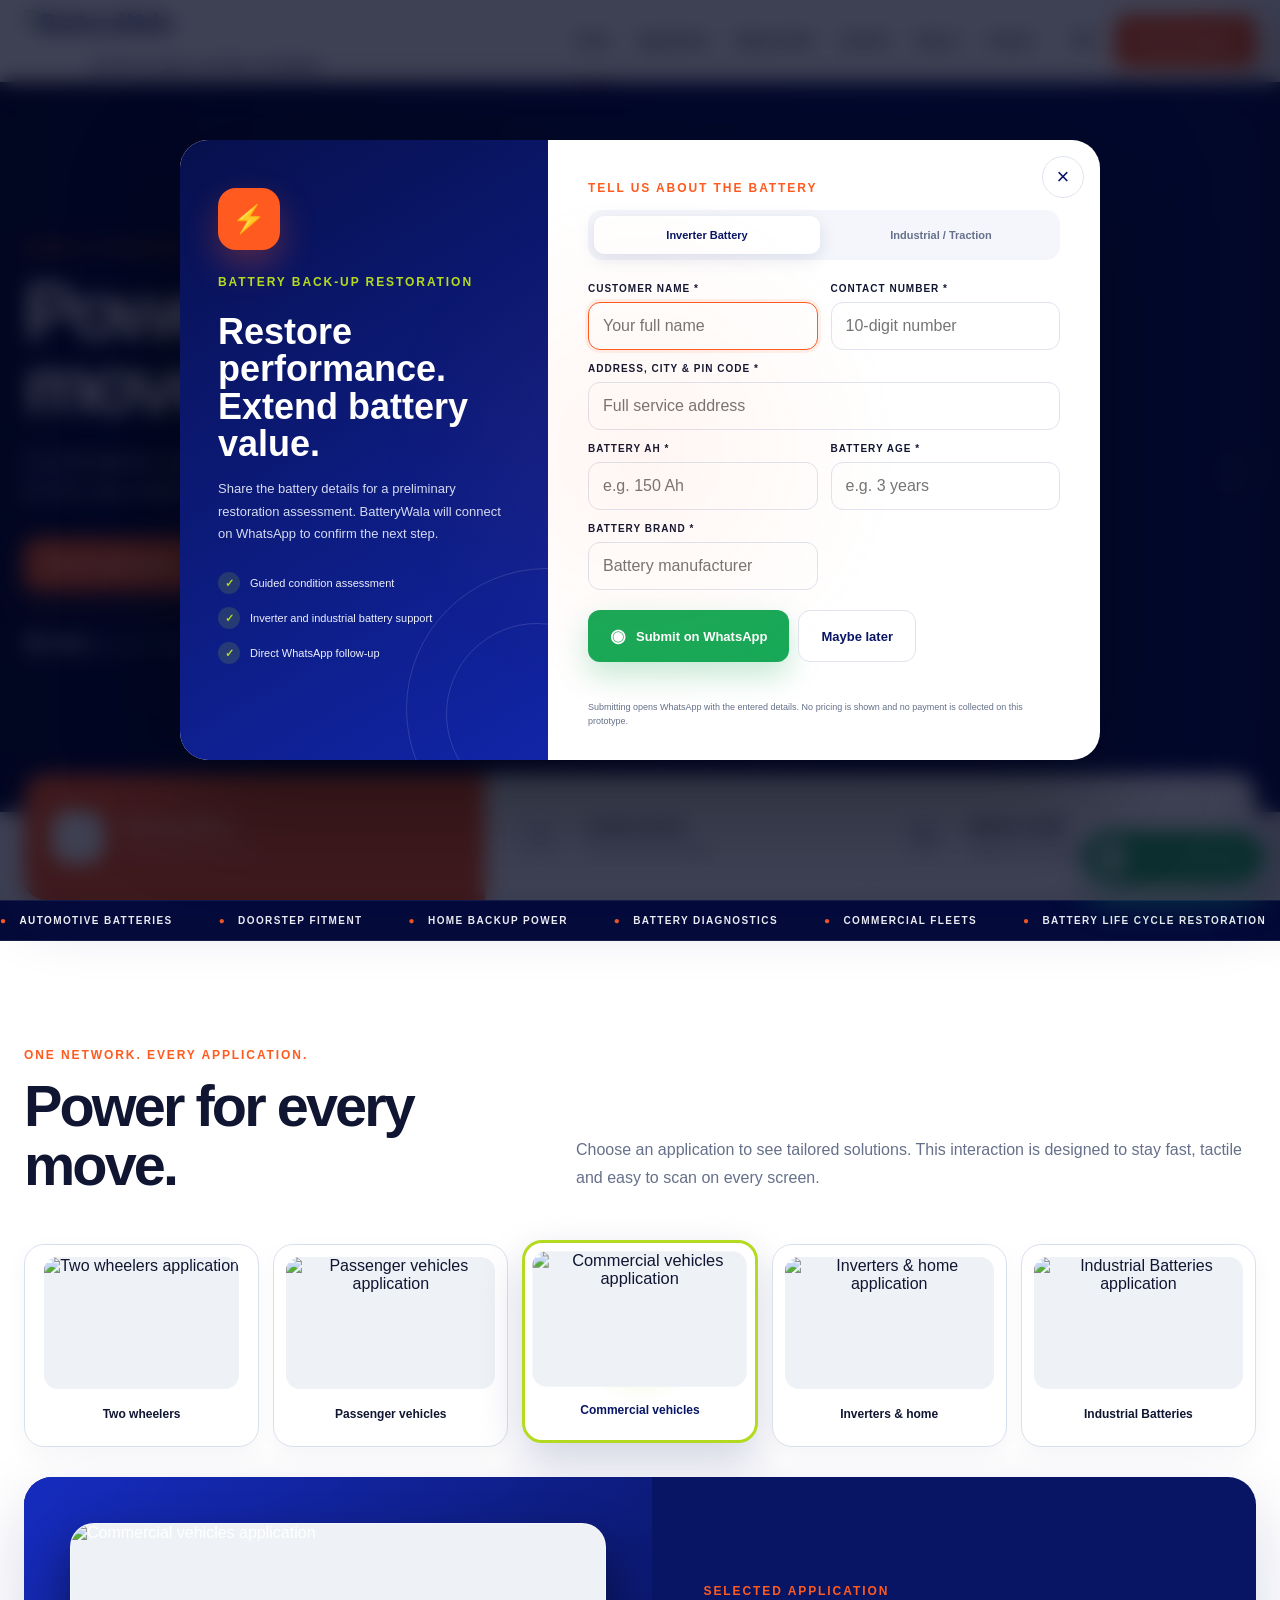
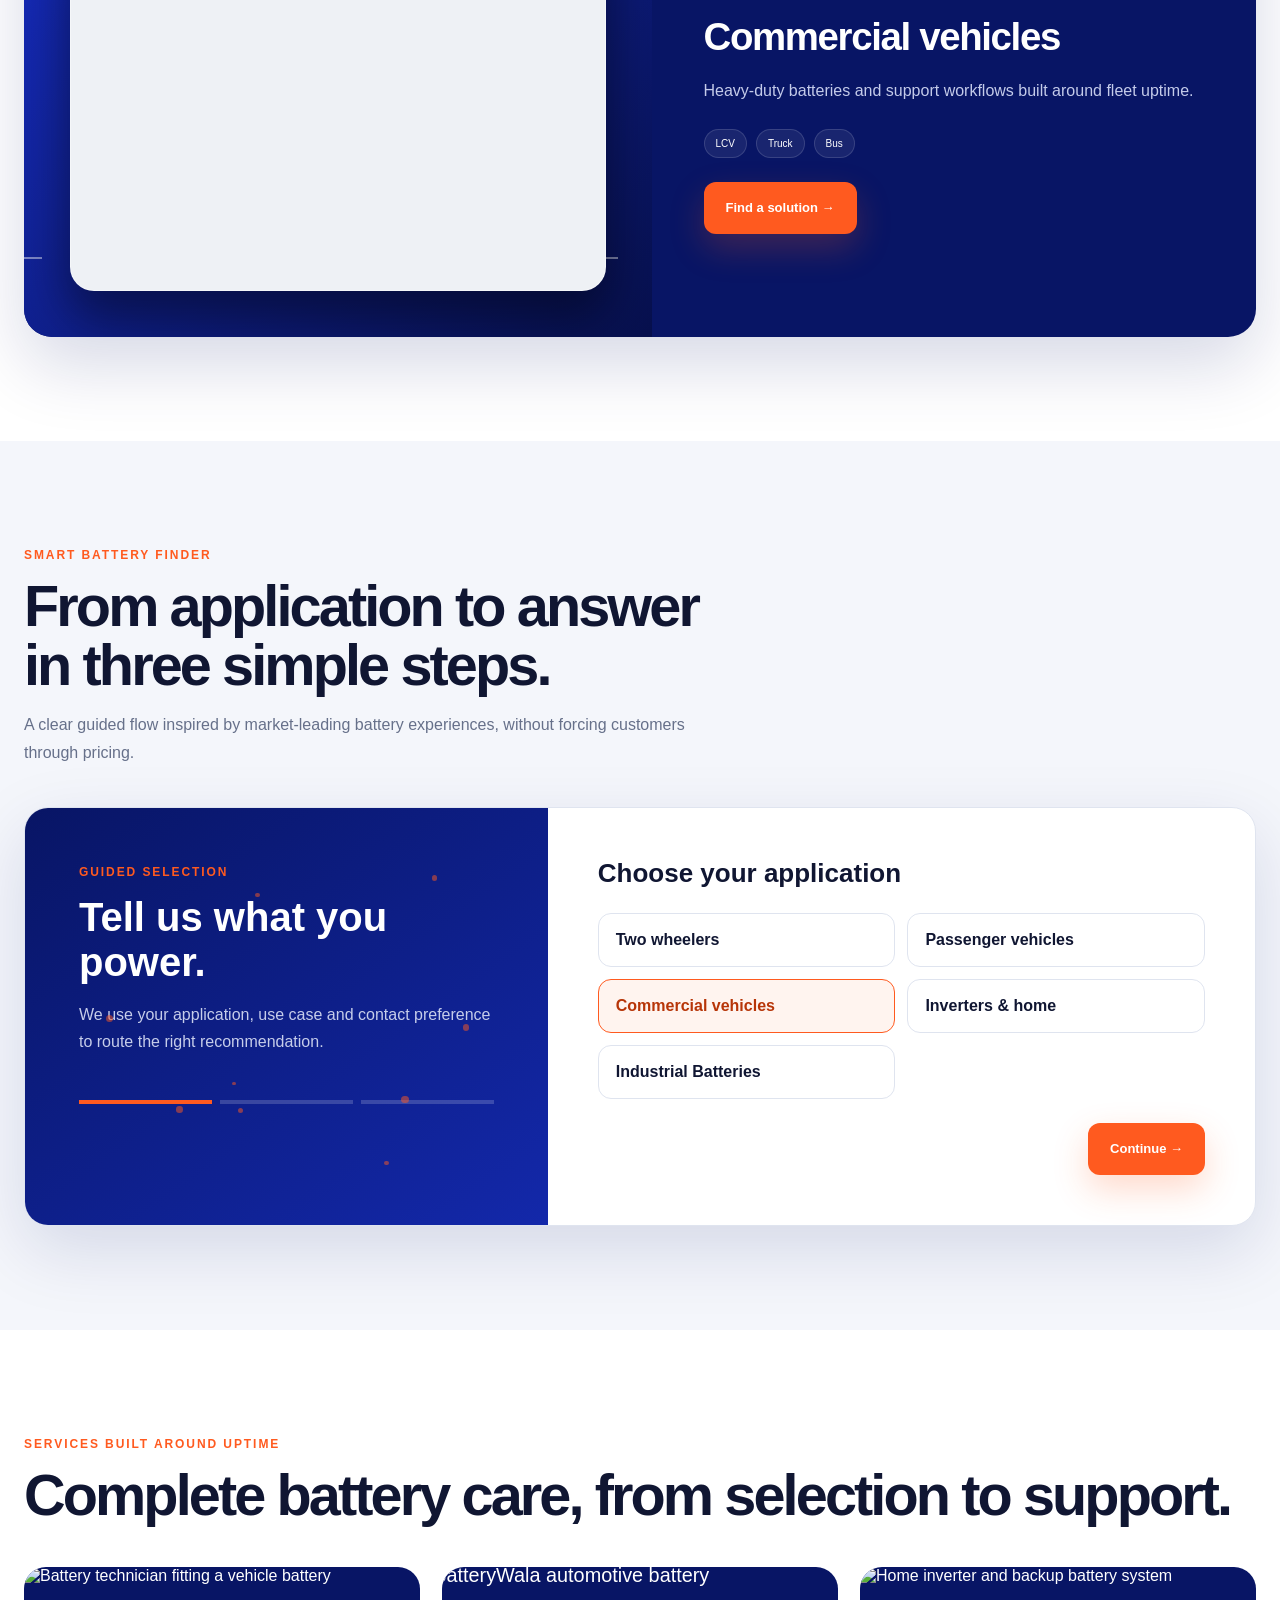
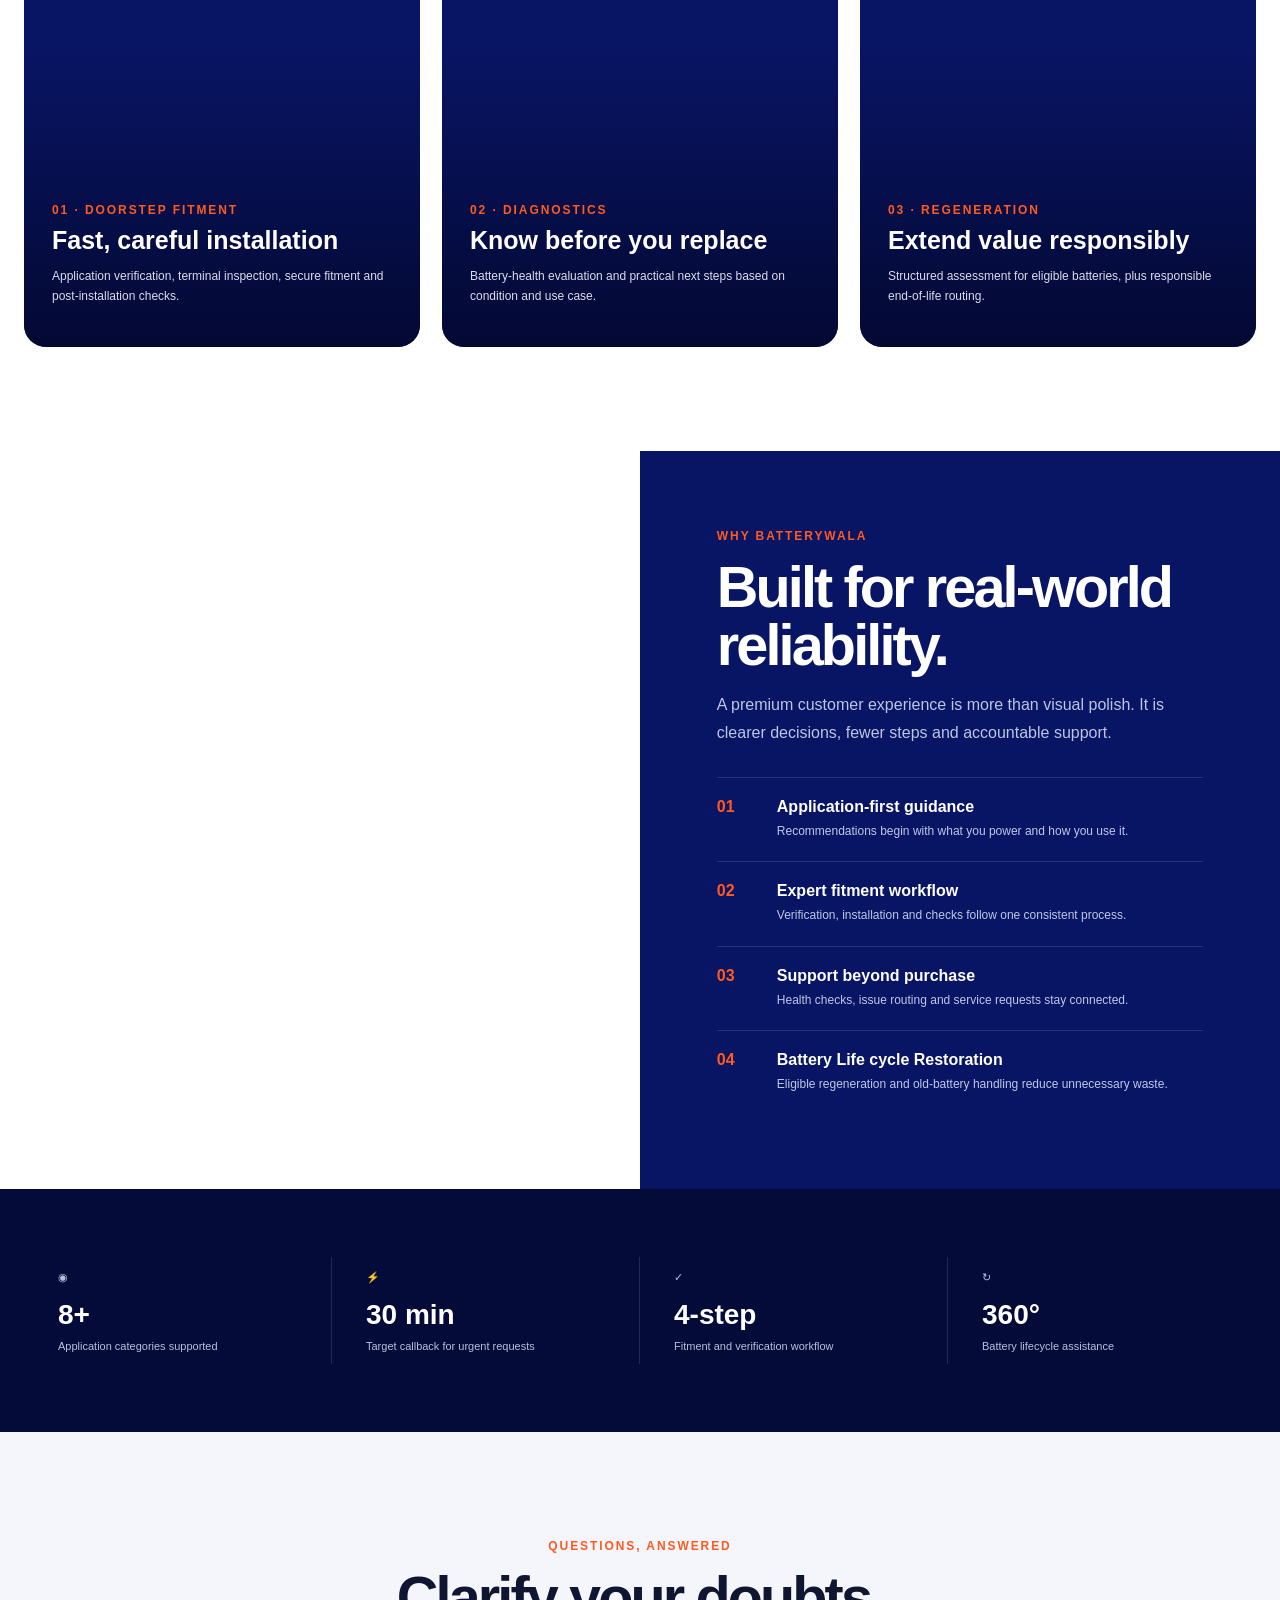
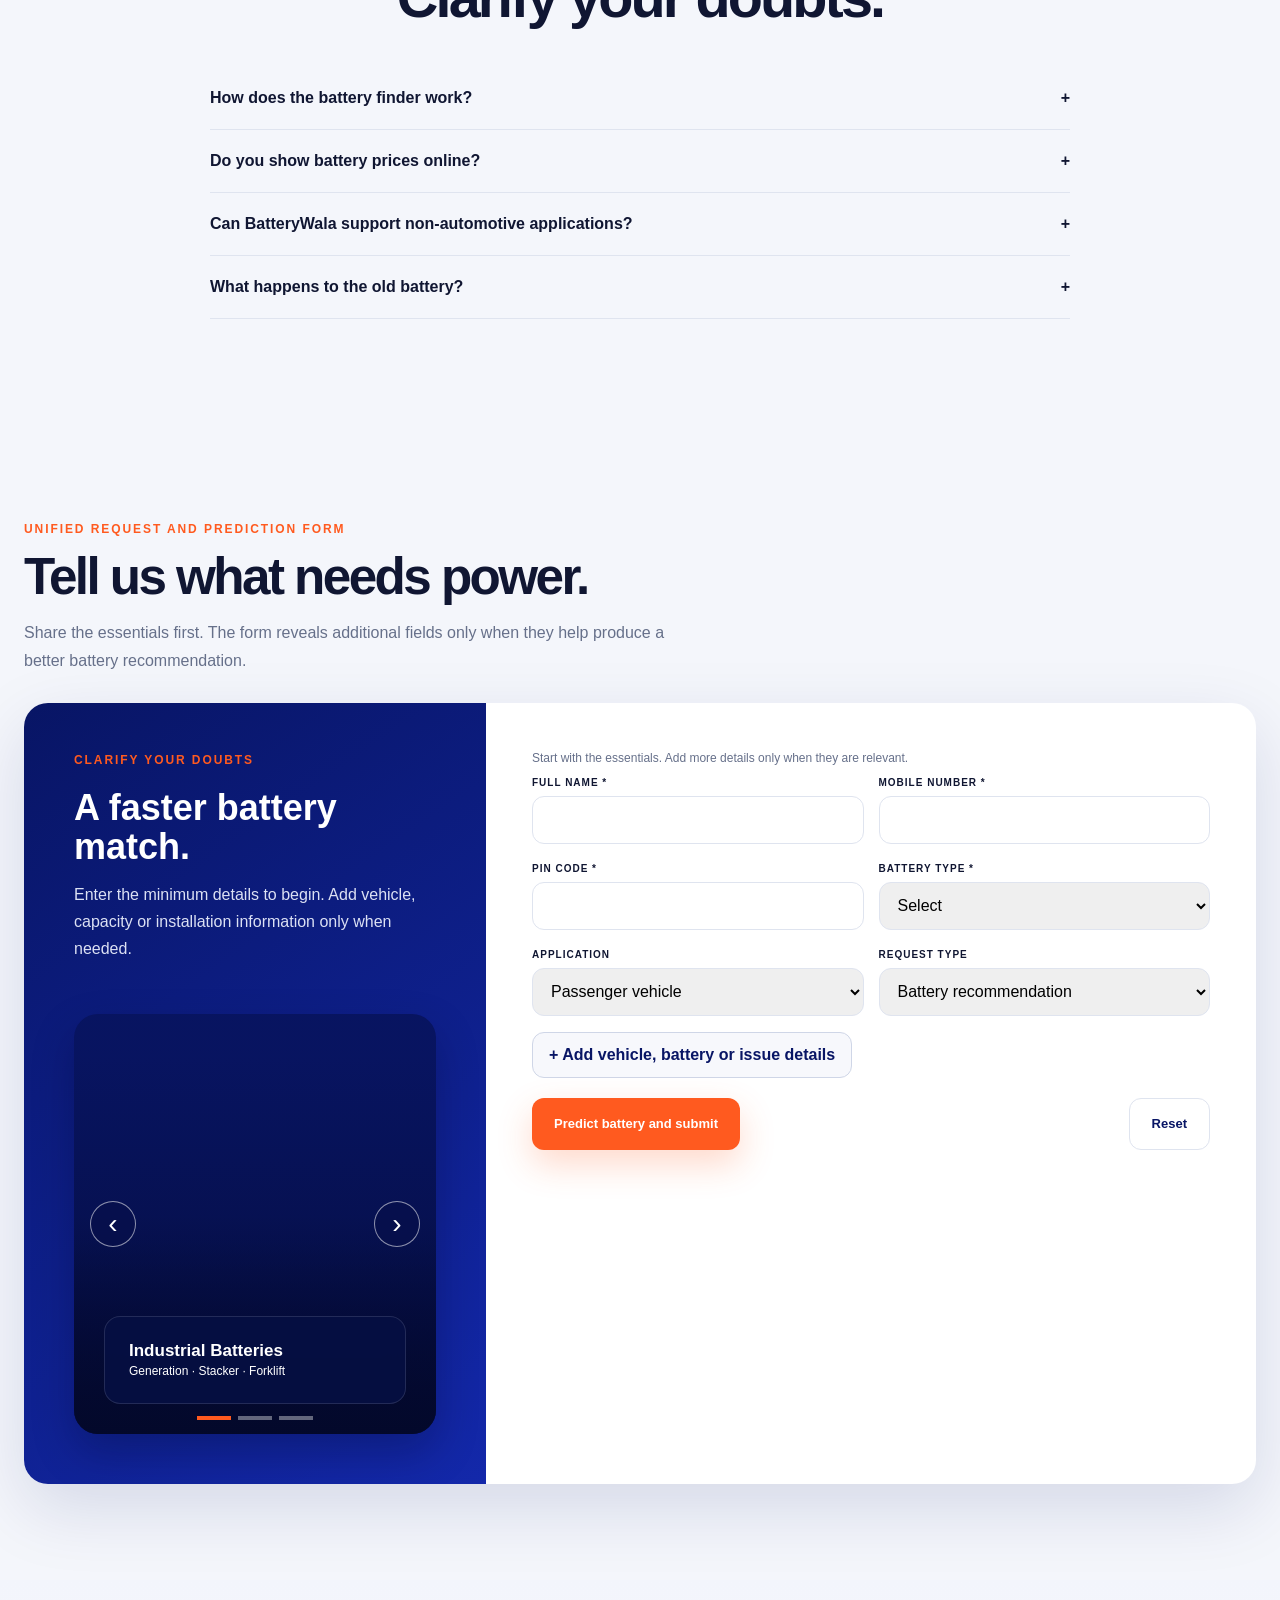
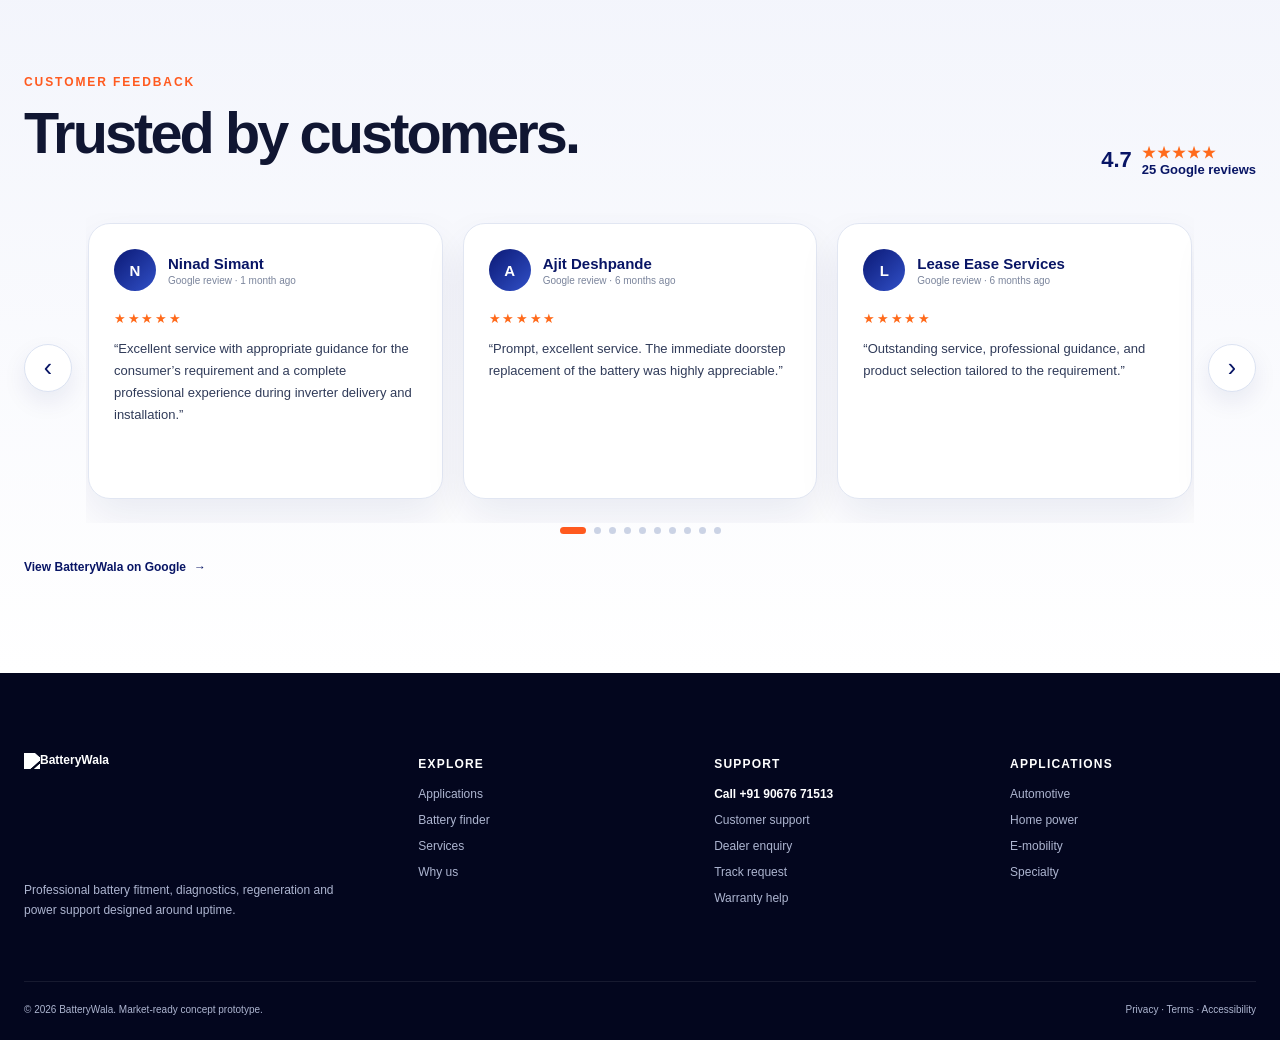
==== docs/optimized_main_prototype.html @ f75fe25c "Initial BatteryWala application" ====
<!DOCTYPE html>

<html lang="en"><head><meta charset="utf-8"/><meta content="width=device-width,initial-scale=1,viewport-fit=cover" name="viewport"/><meta content="BatteryWala: professional battery fitment, emergency support, regeneration and power solutions." name="description"/><meta content="#081565" name="theme-color"/><title>BatteryWala | Power that keeps you moving</title>
<style>
:root{--blue:#081565;--blue2:#1125a7;--orange:#ff5a1f;--lime:#b5db20;--ink:#101632;--muted:#66708a;--soft:#f4f6fb;--line:#dfe4ef;--white:#fff;--shadow:0 24px 70px rgba(8,21,101,.13);--r:24px;--max:1240px}*{box-sizing:border-box}html{scroll-behavior:smooth}body{margin:0;font-family:'Segoe UI',Arial,sans-serif;color:var(--ink);background:#fff;-webkit-font-smoothing:antialiased}body.lock{overflow:hidden}button,input,select,textarea{font:inherit}button,a{color:inherit}a{text-decoration:none}.wrap{width:min(var(--max),calc(100% - 48px));margin:auto}.skip{position:fixed;left:14px;top:-80px;background:#fff;padding:12px 18px;z-index:999;border-radius:8px}.skip:focus{top:14px}.eyebrow{font-size:12px;letter-spacing:.16em;text-transform:uppercase;font-weight:800;color:var(--orange)}h1,h2,h3{font-family:'Segoe UI',Arial,sans-serif}.section{padding:104px 0}.soft{background:var(--soft)}.title{font-size:clamp(36px,4.5vw,64px);line-height:1.02;letter-spacing:-.05em;margin:14px 0}.copy{color:var(--muted);line-height:1.75;max-width:680px}.btn{min-height:52px;border:0;border-radius:12px;padding:0 22px;display:inline-flex;align-items:center;justify-content:center;gap:10px;font-weight:800;font-size:13px;cursor:pointer;transition:.25s}.btn.primary{background:var(--orange);color:#fff;box-shadow:0 14px 35px #ff5a1f3b}.btn.primary:hover{transform:translateY(-2px);background:#e94b12}.btn.dark{background:var(--blue);color:#fff}.btn.ghost{border:1px solid #ffffff5a;color:#fff;background:#ffffff12}.btn.light{background:#fff;color:var(--blue);border:1px solid var(--line)}.top{height:34px;background:#050b38;color:#dce1f4;font-size:11px}.top .wrap{height:100%;display:flex;justify-content:space-between;align-items:center}.toplinks{display:flex;gap:22px}.header{height:82px;background:#fffc;backdrop-filter:blur(18px);border-bottom:1px solid var(--line);position:sticky;top:0;z-index:50}.header .wrap{height:100%;display:flex;align-items:center}.logoImage{width:300px;height:76px;overflow:visible;display:flex;align-items:center;margin-right:auto;flex:0 0 auto}.logoImage img{width:285px;max-height:70px;object-fit:contain;object-position:left center;display:block}.footerLogo{width:270px;height:115px;margin:0}.footerLogo img{width:250px;max-height:110px;filter:brightness(0) invert(1)}.logo{display:flex;align-items:center;gap:11px;margin-right:auto;font-family:'Segoe UI',Arial,sans-serif;font-weight:700;font-size:23px;color:var(--blue)}.mark{width:40px;height:40px;border-radius:12px;background:linear-gradient(135deg,var(--orange),#ff8a42);display:grid;place-items:center;color:#fff;box-shadow:0 9px 18px #ff5a1f45}.nav{height:100%;display:flex;align-items:center;gap:27px}.nav a{height:100%;display:flex;align-items:center;font-size:12px;font-weight:800;position:relative}.nav a:after{content:"";position:absolute;bottom:0;left:0;right:0;height:3px;background:var(--orange);transform:scaleX(0);transition:.2s}.nav a:hover:after,.nav a.current:after{transform:scaleX(1)}.actions{display:flex;gap:9px;margin-left:28px}.iconBtn{width:46px;height:46px;border:1px solid var(--line);background:#fff;border-radius:13px;display:grid;place-items:center;cursor:pointer}.menu{display:none}.progress{height:3px;position:fixed;top:0;left:0;background:linear-gradient(90deg,var(--orange),var(--lime));z-index:100;width:0}
.hero{height:min(730px,calc(100svh - 116px));min-height:610px;background:var(--blue);position:relative;overflow:hidden}.slide{position:absolute;inset:0;opacity:0;visibility:hidden;transition:.75s}.slide.active{opacity:1;visibility:visible}.slide:after{content:"";position:absolute;inset:0;background:linear-gradient(90deg,#030829e6 0%,#061044b8 38%,#0610442e 70%,#06104475)}.slide img{width:100%;height:100%;object-fit:cover;transform:scale(1.03);transition:transform 7s}.slide.active img{transform:scale(1.09)}.heroInner{position:absolute;inset:0;z-index:2;display:flex;align-items:center}.heroCopy{color:#fff;max-width:650px}.heroCopy h1{font-size:clamp(52px,6.2vw,92px);line-height:.93;letter-spacing:-.06em;margin:18px 0 24px}.heroCopy p{font-size:17px;line-height:1.75;color:#e9ecf7;max-width:570px}.heroBtns{display:flex;flex-wrap:wrap;gap:12px;margin-top:32px}.heroMeta{display:flex;gap:30px;margin-top:42px}.heroMeta strong{display:block;font-size:20px}.heroMeta span{font-size:10px;color:#bec6e8;text-transform:uppercase;letter-spacing:.12em}.dots{position:absolute;z-index:3;bottom:35px;left:50%;transform:translateX(-50%);display:flex;gap:8px}.dot{width:38px;height:4px;padding:0;border:0;background:#ffffff62;cursor:pointer}.dot.active{background:var(--orange)}.heroArrow{position:absolute;top:50%;z-index:3;width:48px;height:48px;border-radius:50%;border:1px solid #ffffff55;background:#07104c88;color:#fff;font-size:24px;cursor:pointer}.prev{left:22px}.next{right:22px}.quickbar{position:relative;z-index:4;margin-top:-38px}.quickgrid{display:grid;grid-template-columns:1.25fr repeat(3,1fr);background:#fff;border-radius:18px;overflow:hidden;box-shadow:var(--shadow)}.quick{min-height:112px;padding:23px 26px;display:flex;align-items:center;gap:16px;border-right:1px solid var(--line);transition:.25s}.quick:first-child{background:var(--orange);color:#fff}.qicon{width:48px;height:48px;border-radius:14px;background:var(--soft);display:grid;place-items:center;font-size:21px}.quick:first-child .qicon{background:#fff;color:var(--orange)}.quick strong,.quick small{display:block}.quick strong{font-size:14px}.quick small{font-size:10px;opacity:.7;margin-top:5px}.quick:hover{transform:translateY(-5px)}
.vehicleHead{display:flex;justify-content:space-between;align-items:end;gap:35px;margin-bottom:36px}.vehicles{display:grid;grid-template-columns:repeat(5,1fr);gap:12px}.vehicle{border:1px solid var(--line);background:#fff;border-radius:16px;min-height:145px;padding:17px 10px;text-align:center;cursor:pointer;transition:.25s}.vehicle svg{width:62px;height:48px;stroke:var(--blue);fill:none;stroke-width:1.8}.vehicle strong{display:block;font-size:11px;margin-top:10px}.vehicle:hover,.vehicle.active{background:var(--blue);color:#fff;transform:translateY(-6px);box-shadow:0 18px 40px #08156528}.vehicle:hover svg,.vehicle.active svg{stroke:var(--lime)}.vehiclePanel{margin-top:24px;border-radius:24px;overflow:hidden;background:var(--blue);color:#fff;display:grid;grid-template-columns:1.02fr .98fr;min-height:360px}.vehicleVisual{background:linear-gradient(135deg,#1329b8,#07104d);position:relative;display:grid;place-items:center;overflow:hidden}.vehicleVisual:before,.vehicleVisual:after{content:"";position:absolute;border:1px solid #ffffff22;border-radius:50%;width:340px;height:340px}.vehicleVisual:after{width:220px;height:220px}.bigIcon svg{width:250px;height:160px;stroke:#fff;fill:none;stroke-width:1.35;position:relative;z-index:2}.vehicleContent{padding:52px}.vehicleContent h3{font-size:36px;margin:12px 0}.vehicleChips{display:flex;flex-wrap:wrap;gap:9px;margin:24px 0}.chip{padding:8px 11px;border-radius:999px;background:#ffffff12;border:1px solid #ffffff22;font-size:10px}.tween{animation:tween .35s}@keyframes tween{from{opacity:0;transform:translateY(12px)}to{opacity:1;transform:none}}
.finder{display:grid;grid-template-columns:.85fr 1.15fr;background:#fff;border:1px solid var(--line);border-radius:var(--r);overflow:hidden;box-shadow:var(--shadow);margin-top:40px}.findIntro{background:linear-gradient(145deg,var(--blue),#1328aa);color:#fff;padding:54px;position:relative}.findIntro h3{font-size:40px;margin:15px 0}.steps{display:flex;gap:8px;margin-top:45px}.steps i{height:4px;flex:1;background:#ffffff2d}.steps i.on{background:var(--orange)}.findForm{padding:50px}.formStep{display:none}.formStep.active{display:block;animation:tween .35s}.formStep h3{font-size:26px;margin:0 0 24px}.options{display:grid;grid-template-columns:repeat(2,1fr);gap:12px}.option{padding:17px;border:1px solid var(--line);border-radius:13px;background:#fff;text-align:left;cursor:pointer;font-weight:700}.option.selected{border-color:var(--orange);background:#fff4ef;color:#b73508}.field{margin-bottom:16px}.field label{display:block;font-size:10px;font-weight:800;text-transform:uppercase;letter-spacing:.1em;margin-bottom:8px}.field input,.field select,.field textarea{width:100%;height:52px;border:1px solid var(--line);border-radius:12px;padding:0 14px;outline:none}.field textarea{height:105px;padding-top:13px}.field input:focus,.field select:focus,.field textarea:focus{border-color:var(--orange);box-shadow:0 0 0 3px #ff5a1f16}.formNav{display:flex;justify-content:space-between;gap:10px;margin-top:24px}.result{background:#eef8cf;border:1px solid #d1e58a;padding:22px;border-radius:14px}.result h4{margin:0 0 7px;color:#34450a}
.serviceGrid{display:grid;grid-template-columns:repeat(3,1fr);gap:22px;margin-top:42px}.service{min-height:380px;border-radius:22px;position:relative;overflow:hidden;color:#fff;background:var(--blue)}.service img{width:100%;height:100%;object-fit:cover;transition:.5s}.service:after{content:"";position:absolute;inset:0;background:linear-gradient(180deg,transparent 20%,#03072eea)}.serviceCopy{position:absolute;z-index:2;left:28px;right:28px;bottom:28px}.serviceCopy h3{font-size:25px;margin:8px 0}.serviceCopy p{font-size:12px;line-height:1.65;color:#d9ddec}.service:hover img{transform:scale(1.06)}.whySplit{display:grid;grid-template-columns:1fr 1fr;min-height:650px}.whyImg{background:url('/static/prototype-assets/68d9968d37aaf8e341b6.jpg') center/cover}.whyCopy{background:var(--blue);color:#fff;padding:75px clamp(35px,6vw,92px)}.reasons{margin-top:30px}.reason{display:grid;grid-template-columns:42px 1fr;gap:18px;padding:20px 0;border-top:1px solid #ffffff20}.reason b{color:var(--orange)}.reason h4{margin:0 0 6px}.reason p{margin:0;color:#bfc7e5;font-size:12px;line-height:1.6}.trust{background:#050b38;color:#fff;padding:68px 0}.trustGrid{display:grid;grid-template-columns:repeat(4,1fr)}.trustItem{padding:10px 34px;border-right:1px solid #ffffff1f}.trustItem:last-child{border:0}.trustItem strong{display:block;font-size:28px;margin:14px 0 5px}.trustItem span{color:#b7c0df;font-size:11px}.faq{max-width:860px;margin:40px auto 0}.faqItem{border-bottom:1px solid var(--line)}.faqQ{width:100%;padding:22px 0;border:0;background:none;text-align:left;font-weight:800;display:flex;justify-content:space-between;cursor:pointer}.faqA{max-height:0;overflow:hidden;transition:.3s;color:var(--muted);line-height:1.7}.faqItem.open .faqA{max-height:180px;padding-bottom:20px}.contact{display:grid;grid-template-columns:.8fr 1.2fr;border-radius:24px;overflow:hidden;box-shadow:var(--shadow)}.contactInfo{background:var(--orange);color:#fff;padding:55px}.contactInfo h2{font-size:44px;line-height:1.05}.contactForm{padding:52px;background:#fff}.formGrid{display:grid;grid-template-columns:1fr 1fr;gap:14px}.wide{grid-column:1/-1}.formMsg{font-size:12px;margin-top:12px}.footer{background:#03061e;color:#adb5d0;padding:68px 0 25px}.footerGrid{display:grid;grid-template-columns:1.4fr repeat(3,1fr);gap:50px}.footer h4{color:#fff;font-size:12px;text-transform:uppercase;letter-spacing:.1em}.footer a{display:block;margin:12px 0;font-size:12px}.footBottom{border-top:1px solid #ffffff14;margin-top:48px;padding-top:22px;font-size:10px;display:flex;justify-content:space-between}.drawerBack{position:fixed;inset:0;background:#03061eaa;z-index:70;opacity:0;visibility:hidden;transition:.25s}.drawer{position:fixed;right:0;top:0;bottom:0;z-index:80;width:min(480px,100%);background:#fff;transform:translateX(100%);transition:.3s;box-shadow:-20px 0 70px #0003}.drawer.open{transform:none}.drawerBack.open{opacity:1;visibility:visible}.drawerHead{padding:22px 26px;border-bottom:1px solid var(--line);display:flex;justify-content:space-between;align-items:center}.drawerBody{padding:28px}.toast{position:fixed;bottom:24px;left:50%;transform:translate(-50%,25px);background:var(--blue);color:#fff;padding:14px 20px;border-radius:11px;opacity:0;visibility:hidden;z-index:100;transition:.25s}.toast.show{opacity:1;visibility:visible;transform:translate(-50%,0)}.reveal{opacity:1;transform:none}.reveal.revealReady{opacity:0;transform:translateY(28px);transition:opacity .7s ease,transform .7s ease}.reveal.revealReady.in{opacity:1;transform:none}
@media(max-width:1050px){.logoImage{width:195px}.logoImage img{width:185px}.nav{gap:16px}.nav a{font-size:10px}.vehicles{grid-template-columns:repeat(4,1fr)}.serviceGrid{grid-template-columns:1fr 1fr}.service:last-child{grid-column:1/-1}.quickgrid{grid-template-columns:1.2fr 1fr 1fr}.quick:last-child{display:none}.footerGrid{grid-template-columns:1.4fr 1fr 1fr}.footerGrid>div:last-child{display:none}}
@media(max-width:820px){.logoImage{width:190px;height:68px}.logoImage img{width:180px}.footerLogo{width:230px;height:100px}.footerLogo img{width:220px}.top{display:none}.header{height:74px}.nav{position:fixed;left:0;right:0;top:74px;height:auto;display:block;background:#fff;padding:10px 22px 24px;transform:translateY(-140%);transition:.3s;z-index:-1;box-shadow:0 20px 40px #08156525}.nav.open{transform:none}.nav a{height:48px;border-bottom:1px solid var(--line);font-size:12px}.nav a:after{display:none}.actions .primary{display:none}.menu{display:grid}.hero{height:650px;min-height:0}.heroCopy{max-width:84%}.heroCopy h1{font-size:56px}.heroArrow{display:none}.quickbar{margin-top:0}.quickbar .wrap{width:100%}.quickgrid{border-radius:0;grid-template-columns:1fr 1fr}.quick{min-height:94px}.quick:nth-child(2){border-right:0}.quick:last-child{display:flex}.vehiclePanel,.finder,.whySplit,.contact{grid-template-columns:1fr}.vehicleVisual{min-height:300px}.findIntro{padding:40px}.whyImg{height:480px}.serviceGrid{grid-template-columns:1fr}.service:last-child{grid-column:auto}.trustGrid{grid-template-columns:1fr 1fr;gap:30px 0}.trustItem:nth-child(2){border-right:0}.footerGrid{grid-template-columns:1fr 1fr}.footerGrid>div:first-child{grid-column:1/-1}}
@media(max-width:560px){.logoImage{width:172px;height:64px}.logoImage img{width:164px}.footerLogo{width:220px;height:96px}.footerLogo img{width:210px}.wrap{width:calc(100% - 32px)}.section{padding:74px 0}.title{font-size:38px}.logo{font-size:19px}.mark{width:36px;height:36px}.actions{margin-left:10px}.actions .iconBtn:not(.menu){display:none}.hero{height:calc(100svh - 74px);min-height:590px}.slide img{object-position:65% center}.slide:after{background:linear-gradient(90deg,#030829ee,#06104488)}.heroCopy{max-width:100%;padding-top:70px}.heroCopy h1{font-size:46px}.heroCopy p{font-size:13px}.heroBtns{display:grid;width:280px}.heroMeta{gap:18px}.quick{padding:13px;gap:9px}.qicon{width:38px;height:38px}.quick strong{font-size:11px}.quick small{font-size:8px}.vehicleHead{display:block}.vehicles{grid-template-columns:repeat(2,1fr)}.vehicleContent{padding:28px}.vehicleContent h3{font-size:30px}.bigIcon svg{width:190px}.findForm{padding:28px 20px}.options{grid-template-columns:1fr}.formNav{flex-direction:column}.formNav .btn{width:100%}.service{min-height:340px}.whyImg{height:320px}.whyCopy{padding:55px 23px}.trustGrid{grid-template-columns:1fr}.trustItem{border-right:0;border-bottom:1px solid #ffffff1f;padding:20px}.contactInfo,.contactForm{padding:34px 22px}.formGrid{grid-template-columns:1fr}.wide{grid-column:auto}.footerGrid{grid-template-columns:1fr}.footerGrid>div:first-child{grid-column:auto}.footerGrid>div:last-child{display:block}.footBottom{flex-direction:column;gap:12px}}
@media(prefers-reduced-motion:reduce){*{animation:none!important;transition:none!important}.reveal{opacity:1;transform:none}.slide img{transform:none!important}}
<style>
.header .logoImage{width:300px;height:76px;overflow:visible}
.header .logoImage img{width:290px;height:64px;max-height:64px;object-fit:contain;object-position:left center}
@media(max-width:1050px){.header .logoImage{width:235px}.header .logoImage img{width:225px}}
@media(max-width:820px){.header .logoImage{width:215px;height:68px}.header .logoImage img{width:205px;height:56px;max-height:56px}}
@media(max-width:560px){.header .logoImage{width:178px;height:64px}.header .logoImage img{width:170px;height:50px;max-height:50px}}

/* Refined quick-action alignment */
.quickbar .wrap{width:min(var(--max),calc(100% - 48px));}
.quickgrid{grid-template-columns:repeat(4,minmax(0,1fr));align-items:stretch;}
.quick{min-width:0;min-height:112px;padding:22px 24px;display:grid;grid-template-columns:48px minmax(0,1fr);align-items:center;gap:18px;text-align:left;}
.quick:last-child{border-right:0;}
.quick>span:last-child{min-width:0;display:flex;flex-direction:column;justify-content:center;align-items:flex-start;}
.quick strong{font-size:14px;line-height:1.25;white-space:normal;}
.quick small{font-size:10px;line-height:1.35;white-space:normal;}
.qicon{flex:0 0 48px;}
@media(max-width:820px){.quickbar .wrap{width:100%}.quickgrid{grid-template-columns:1fr 1fr}.quick{grid-template-columns:44px minmax(0,1fr);padding:18px;gap:13px}.qicon{width:44px;height:44px}}
@media(max-width:560px){.quickgrid{grid-template-columns:1fr}.quick{border-right:0;border-bottom:1px solid var(--line)}}

/* Photorealistic application visuals */
.vehicle{min-height:166px;padding:14px 12px 16px;display:flex;flex-direction:column;align-items:center;justify-content:center;overflow:hidden;}
.vehicle .vehiclePhoto{width:100%;height:105px;object-fit:contain;display:block;border-radius:12px;background:#fff;transition:transform .35s ease,filter .35s ease;mix-blend-mode:multiply;}
.vehicle strong{margin-top:8px;line-height:1.25;}
.vehicle:hover .vehiclePhoto,.vehicle.active .vehiclePhoto{transform:translateY(-4px) scale(1.06);filter:drop-shadow(0 10px 12px rgba(0,0,0,.20));}
.vehicle.active .vehiclePhoto{animation:vehiclePhotoFloat 2.8s ease-in-out infinite;}
.bigIcon{position:relative;z-index:2;width:min(82%,520px);height:280px;display:grid;place-items:center;background:#fff;border-radius:24px;box-shadow:0 26px 55px rgba(0,0,0,.22);overflow:hidden;}
.bigIcon .vehiclePhotoLarge{width:100%;height:100%;object-fit:contain;display:block;mix-blend-mode:multiply;animation:vehiclePhotoFloat 3.2s ease-in-out infinite;}
@keyframes vehiclePhotoFloat{0%,100%{transform:translateY(0) scale(1.02)}50%{transform:translateY(-8px) scale(1.04)}}
@media(max-width:820px){.vehicle{min-height:150px}.vehicle .vehiclePhoto{height:92px}.bigIcon{height:240px;width:min(88%,480px)}}

/* Enterprise layout correction v2 */
#applications{overflow:hidden}
.quickbar{margin-top:-46px;padding:0 24px;z-index:6}
.quickbar .wrap{width:100%;max-width:var(--max);margin:0 auto}
.quickgrid{display:grid;grid-template-columns:repeat(4,minmax(0,1fr));align-items:stretch;border-radius:22px;box-shadow:0 22px 60px rgba(8,21,101,.16);overflow:hidden}
.quick{height:126px;min-height:126px;padding:24px 28px;display:grid;grid-template-columns:52px minmax(0,1fr);align-items:center;column-gap:18px;border-right:1px solid var(--line);text-align:left;transform:none!important}
.quick:last-child{border-right:0}
.qicon{width:52px;height:52px;border-radius:16px;font-size:21px}
.quick>span:last-child{min-width:0;align-self:center}
.quick strong{font-size:15px;line-height:1.25;letter-spacing:-.01em;margin:0;white-space:normal}
.quick small{font-size:11px;line-height:1.35;margin-top:6px;white-space:normal}

.vehicles{display:grid;grid-template-columns:repeat(5,minmax(0,1fr));gap:14px;align-items:stretch}
.vehicle{position:relative;min-width:0;min-height:190px;padding:12px 12px 17px;display:grid;grid-template-rows:132px auto;align-items:center;justify-items:stretch;gap:10px;background:#fff;color:var(--ink);border:1px solid #d9e0ed;border-radius:20px;box-shadow:0 8px 24px rgba(8,21,101,.04);overflow:hidden;transform:none!important}
.vehicle:hover{background:#fff;color:var(--ink);border-color:#aebbe0;box-shadow:0 16px 38px rgba(8,21,101,.12)}
.vehicle.active{background:#fff;color:var(--ink);border:3px solid var(--lime);box-shadow:0 18px 44px rgba(8,21,101,.18);padding:10px 10px 15px}
.vehicle .vehiclePhoto{width:100%;height:132px;object-fit:cover;object-position:center;display:block;border-radius:14px;background:#eef1f5;mix-blend-mode:normal;filter:none;transition:transform .35s ease}
.vehicle:hover .vehiclePhoto,.vehicle.active .vehiclePhoto{transform:scale(1.025);filter:none;animation:none}
.vehicle strong{align-self:center;min-height:30px;margin:0;padding:0 4px;display:flex;align-items:center;justify-content:center;text-align:center;font-size:12px;line-height:1.3;color:var(--ink)}
.vehicle.active strong{color:var(--blue)}

.vehiclePanel{margin-top:30px;grid-template-columns:minmax(0,1.02fr) minmax(0,.98fr);min-height:460px;border-radius:28px;box-shadow:0 28px 70px rgba(8,21,101,.16)}
.vehicleVisual{min-width:0;min-height:460px;padding:46px;background:linear-gradient(135deg,#162cbf 0%,#07104d 100%)}
.bigIcon{position:relative;z-index:2;width:100%;height:100%;min-height:350px;max-width:680px;display:grid;place-items:center;background:#eef1f5;border:1px solid rgba(255,255,255,.4);border-radius:24px;box-shadow:0 24px 55px rgba(0,0,0,.22);overflow:hidden}
.bigIcon .vehiclePhotoLarge{width:100%;height:100%;min-height:350px;object-fit:cover;object-position:center;display:block;mix-blend-mode:normal;animation:none;transform:none}
.vehicleContent{padding:58px clamp(42px,4vw,68px);display:flex;align-items:center}
.vehicleContent>div{width:100%}
.vehicleContent h3{font-size:clamp(34px,3vw,48px);line-height:1.04;letter-spacing:-.035em;margin:18px 0 20px}
.vehicleContent p{max-width:610px;margin:0}

@media(max-width:1100px){
 .quick{padding:20px;column-gap:14px}.quick strong{font-size:14px}.quick small{font-size:10px}
 .vehicles{grid-template-columns:repeat(3,minmax(0,1fr))}.vehicle{min-height:184px}
 .vehiclePanel{grid-template-columns:1fr 1fr}.vehicleVisual{padding:34px}.vehicleContent{padding:44px 36px}
}
@media(max-width:820px){
 .quickbar{margin-top:0;padding:0}.quickbar .wrap{max-width:none}
 .quickgrid{border-radius:0;grid-template-columns:1fr 1fr;box-shadow:0 14px 35px rgba(8,21,101,.12)}
 .quick{height:104px;min-height:104px;padding:16px 18px;grid-template-columns:44px minmax(0,1fr);column-gap:13px;border-bottom:1px solid var(--line)}
 .quick:nth-child(2){border-right:0}.quick:nth-child(3),.quick:nth-child(4){border-bottom:0}.qicon{width:44px;height:44px;border-radius:13px}
 .vehicles{display:flex;gap:12px;overflow-x:auto;scroll-snap-type:x mandatory;padding:3px 24px 18px;margin:0 -24px;scrollbar-width:none}.vehicles::-webkit-scrollbar{display:none}
 .vehicle{flex:0 0 min(42vw,245px);grid-template-rows:112px auto;min-height:168px;scroll-snap-align:start}.vehicle .vehiclePhoto{height:112px}
 .vehiclePanel{grid-template-columns:1fr;min-height:0;margin-top:18px;border-radius:24px}.vehicleVisual{min-height:340px;padding:30px}.bigIcon,.bigIcon .vehiclePhotoLarge{min-height:280px}.vehicleContent{padding:42px 34px}
}
@media(max-width:560px){
 .quickgrid{grid-template-columns:1fr 1fr}
 .quick{height:96px;min-height:96px;padding:14px 12px;grid-template-columns:40px minmax(0,1fr);column-gap:10px}.qicon{width:40px;height:40px}.quick strong{font-size:12px}.quick small{font-size:9px;margin-top:4px}
 .vehicleHead{display:block;margin-bottom:24px}.vehicleHead .copy{margin-top:14px}
 .vehicle{flex-basis:76vw;max-width:310px;grid-template-rows:138px auto}.vehicle .vehiclePhoto{height:138px}
 .vehicleVisual{min-height:270px;padding:18px}.bigIcon,.bigIcon .vehiclePhotoLarge{min-height:230px;border-radius:18px}
 .vehicleContent{padding:34px 24px 38px}.vehicleContent h3{font-size:32px}.vehicleChips{margin:20px 0}.vehicleContent .btn{width:100%}
}
@media(max-width:380px){.quick{grid-template-columns:36px minmax(0,1fr);padding:12px 9px}.qicon{width:36px;height:36px}.quick small{display:none}}
</style><style>
/* Dynamic experience layer: self-contained and file:// safe */
:root{--mouse-x:50%;--mouse-y:50%}
body:before{content:"";position:fixed;inset:0;z-index:999;pointer-events:none;background:radial-gradient(420px circle at var(--mouse-x) var(--mouse-y),rgba(255,90,31,.055),transparent 62%)}
.header{transition:height .35s ease,box-shadow .35s ease,background .35s ease}.header.isCompact{height:70px;box-shadow:0 14px 38px rgba(8,21,101,.12);background:rgba(255,255,255,.94)}
.logoImage img{transition:transform .35s cubic-bezier(.2,.8,.2,1),filter .35s}.logoImage:hover img{transform:scale(1.035)}
.heroCopy>*{opacity:0;transform:translateY(28px)}.slide.active .heroCopy>*{animation:heroRise .75s both}.slide.active .heroCopy>*:nth-child(2){animation-delay:.1s}.slide.active .heroCopy>*:nth-child(3){animation-delay:.2s}.slide.active .heroCopy>*:nth-child(4){animation-delay:.3s}.slide.active .heroCopy>*:nth-child(5){animation-delay:.4s}@keyframes heroRise{to{opacity:1;transform:none}}
.slide:before{content:"";position:absolute;inset:-30%;z-index:1;background:linear-gradient(115deg,transparent 40%,rgba(255,255,255,.08) 49%,transparent 57%);transform:translateX(-50%);animation:heroLight 7s ease-in-out infinite;pointer-events:none}@keyframes heroLight{50%,100%{transform:translateX(50%)}}
.heroMeta strong{display:inline-block;animation:softPulse 3s ease-in-out infinite}@keyframes softPulse{50%{transform:translateY(-3px);text-shadow:0 0 20px rgba(255,90,31,.7)}}
.btn,.quick,.vehicle,.service,.trustItem{isolation:isolate}.btn:after,.quick:after{content:"";position:absolute;inset:0;z-index:-1;background:linear-gradient(110deg,transparent 25%,rgba(255,255,255,.28) 48%,transparent 70%);transform:translateX(-130%);transition:transform .65s}.btn:hover:after,.quick:hover:after{transform:translateX(130%)}.btn,.quick{position:relative;overflow:hidden}
.quick .qicon{transition:transform .4s cubic-bezier(.2,.9,.2,1)}.quick:hover .qicon{transform:rotate(-8deg) scale(1.14)}
.dynamicBand{overflow:hidden;background:#050b38;color:#fff;border-top:1px solid rgba(255,255,255,.08);border-bottom:1px solid rgba(255,255,255,.08)}.dynamicTrack{width:max-content;display:flex;gap:46px;padding:14px 0;animation:marquee 24s linear infinite}.dynamicTrack span{font-size:10px;font-weight:800;letter-spacing:.14em;text-transform:uppercase;white-space:nowrap}.dynamicTrack b{color:var(--orange);margin-right:12px}@keyframes marquee{to{transform:translateX(-50%)}}
.vehicle{overflow:hidden}.vehicle:before{content:"";position:absolute;inset:0;background:radial-gradient(circle at var(--mx,50%) var(--my,50%),rgba(181,219,32,.18),transparent 42%);opacity:0;transition:.3s}.vehicle:hover:before,.vehicle.active:before{opacity:1}.vehicle svg{position:relative;z-index:1;overflow:visible}.vehicle svg .wheel{stroke-dasharray:4 2;transform-box:fill-box;transform-origin:center;animation:wheelRoll 1.3s linear infinite;animation-play-state:paused}.vehicle:hover svg circle,.vehicle.active svg circle{animation-play-state:running}@keyframes wheelRoll{to{transform:rotate(360deg)}}
.vehicle strong{position:relative;z-index:1}.vehicle.active{animation:activeVehicle 2.5s ease-in-out infinite}@keyframes activeVehicle{50%{box-shadow:0 22px 46px rgba(8,21,101,.28),0 0 0 2px rgba(181,219,32,.25)}}
.vehicleVisual:before,.vehicleVisual:after{animation:orbitRing 9s linear infinite}.vehicleVisual:after{animation-direction:reverse;animation-duration:6s}@keyframes orbitRing{to{transform:rotate(360deg)}}.vehicleVisual{--road:0}.vehicleVisual .bigIcon{animation:vehicleFloat 2.8s ease-in-out infinite;filter:drop-shadow(0 24px 22px rgba(0,0,0,.28))}@keyframes vehicleFloat{50%{transform:translateY(-10px)}}.vehicleVisual .roadLines{position:absolute;left:-20%;right:-20%;bottom:17%;height:2px;background:repeating-linear-gradient(90deg,transparent 0 34px,rgba(255,255,255,.45) 34px 72px);animation:roadMove 1.1s linear infinite}@keyframes roadMove{to{transform:translateX(106px)}}
.service{transition:transform .22s ease,box-shadow .35s}.service:hover{box-shadow:0 28px 65px rgba(8,21,101,.22)}.service:before{content:"";position:absolute;inset:0;z-index:3;pointer-events:none;background:radial-gradient(circle at var(--mx,50%) var(--my,50%),rgba(255,255,255,.24),transparent 32%);opacity:0;transition:.25s}.service:hover:before{opacity:1}
.reason{transition:padding-left .3s,background .3s}.reason:hover{padding-left:14px;background:linear-gradient(90deg,rgba(255,90,31,.1),transparent)}.reason b{transition:transform .3s}.reason:hover b{transform:translateX(5px)}
.trustItem strong.counter{font-variant-numeric:tabular-nums}.trustItem{transition:transform .35s,background .35s}.trustItem:hover{transform:translateY(-8px);background:rgba(255,255,255,.035)}
.reveal{opacity:1;transform:none}.reveal.revealReady{opacity:0;transform:translateY(44px) scale(.985);filter:blur(4px);transition:opacity .8s cubic-bezier(.16,1,.3,1),transform .8s cubic-bezier(.16,1,.3,1),filter .8s}.reveal.revealReady.fromLeft{transform:translateX(-55px)}.reveal.revealReady.fromRight{transform:translateX(55px)}.reveal.revealReady.in{opacity:1;transform:none;filter:none}
.particle{position:absolute;border-radius:50%;background:var(--orange);opacity:.5;pointer-events:none;animation:particleFloat var(--dur,5s) ease-in-out infinite}@keyframes particleFloat{50%{transform:translate(var(--dx,15px),var(--dy,-28px)) scale(1.35);opacity:.15}}
.scrollHint{position:absolute;z-index:4;right:28px;bottom:28px;color:#fff;font-size:9px;letter-spacing:.18em;text-transform:uppercase;writing-mode:vertical-rl;display:flex;align-items:center;gap:10px}.scrollHint:after{content:"";width:1px;height:52px;background:linear-gradient(var(--orange),transparent);animation:scrollLine 1.7s ease-in-out infinite}@keyframes scrollLine{50%{transform:scaleY(.4);transform-origin:top}}
@media(max-width:820px){body:before,.scrollHint{display:none}.service{transform:none!important}.dynamicTrack{animation-duration:18s}.vehicleVisual .bigIcon{animation-duration:3.4s}}
@media(prefers-reduced-motion:reduce){.dynamicTrack,.vehicle svg .wheel,.vehicle.active,.vehicleVisual:before,.vehicleVisual:after,.vehicleVisual .bigIcon,.vehicleVisual .roadLines,.particle,.scrollHint:after{animation:none!important}.reveal.revealReady{opacity:1!important;transform:none!important;filter:none!important}}
</style><style>
/* CROSS-DEVICE MOTION ENGINE v2 */
html.bw-motion-on *,html.bw-motion-on *::before,html.bw-motion-on *::after{animation-play-state:running!important}
html.bw-motion-on .dynamicTrack{animation:marquee 22s linear infinite!important}
html.bw-motion-on .vehicle.active svg circle,html.bw-motion-on .vehicle:hover svg circle{animation:bwWheelSpin .72s linear infinite!important;transform-origin:center!important;transform-box:fill-box!important;stroke-dasharray:3 2!important}
html.bw-motion-on .vehicleVisual .bigIcon svg .wheel{animation:bwWheelSpin .72s linear infinite!important;transform-origin:center!important;transform-box:fill-box!important;stroke-dasharray:4 2!important}
html.bw-motion-on .vehicleVisual .bigIcon{animation:vehicleFloat 2.8s ease-in-out infinite!important}
html.bw-motion-on .vehicleVisual .roadLines{animation:roadMove 1.1s linear infinite!important}
html.bw-motion-on .vehicleVisual::before{animation:orbitRing 9s linear infinite!important}
html.bw-motion-on .vehicleVisual::after{animation:orbitRing 6s linear infinite reverse!important}
html.bw-motion-on .particle{animation:particleFloat var(--dur,5s) ease-in-out infinite!important}
html.bw-motion-on .scrollHint::after{animation:scrollLine 1.7s ease-in-out infinite!important}
html.bw-motion-on .slide.active .heroCopy>*{animation:heroRise .75s both!important}
@keyframes bwWheelSpin{from{transform:rotate(0deg)}to{transform:rotate(360deg)}}
.reveal.bw-pending{opacity:0!important;transform:translate3d(0,46px,0) scale(.985)!important;filter:blur(4px)!important}.reveal.bw-visible{opacity:1!important;transform:translate3d(0,0,0) scale(1)!important;filter:blur(0)!important;transition:opacity .82s cubic-bezier(.16,1,.3,1),transform .82s cubic-bezier(.16,1,.3,1),filter .82s!important}
.vehicle svg .wheel,.bigIcon svg .wheel{will-change:transform}
</style><style>
/* CONVERSION POPUP + WHATSAPP LAYER */
.restoreBack{position:fixed;inset:0;z-index:300;background:rgba(2,6,30,.76);-webkit-backdrop-filter:blur(10px);backdrop-filter:blur(10px);display:grid;place-items:center;padding:20px;opacity:0;visibility:hidden;transition:opacity .35s ease,visibility .35s}.restoreBack.open{opacity:1;visibility:visible}.restoreModal{width:min(920px,100%);max-height:min(760px,calc(100vh - 40px));overflow:auto;background:#fff;border-radius:28px;box-shadow:0 35px 110px rgba(0,0,0,.38);display:grid;grid-template-columns:.8fr 1.2fr;transform:translateY(24px) scale(.97);transition:transform .42s cubic-bezier(.16,1,.3,1);position:relative}.restoreBack.open .restoreModal{transform:none}.restoreHero{background:linear-gradient(150deg,#07104d,#1125a7);color:#fff;padding:48px 38px;position:relative;overflow:hidden}.restoreHero:before,.restoreHero:after{content:"";position:absolute;border:1px solid rgba(255,255,255,.13);border-radius:50%;width:280px;height:280px;right:-140px;bottom:-90px;animation:orbitRing 10s linear infinite}.restoreHero:after{width:180px;height:180px;right:-80px;bottom:-45px;animation-direction:reverse;animation-duration:7s}.restoreBolt{width:62px;height:62px;border-radius:18px;background:var(--orange);display:grid;place-items:center;font-size:27px;box-shadow:0 15px 35px rgba(255,90,31,.3);animation:softPulse 2.6s ease-in-out infinite}.restoreHero h2{font-size:36px;line-height:1.04;margin:24px 0 15px}.restoreHero p{font-size:13px;line-height:1.75;color:#d5dbf2}.restorePoints{margin:26px 0 0;padding:0;list-style:none}.restorePoints li{display:flex;gap:10px;align-items:center;margin:13px 0;font-size:11px;color:#eef1fb}.restorePoints li:before{content:'✓';width:22px;height:22px;border-radius:50%;background:rgba(181,219,32,.15);color:var(--lime);display:grid;place-items:center;font-weight:900}.restoreFormWrap{padding:38px 40px 32px}.restoreClose{position:absolute;right:16px;top:16px;z-index:4;width:42px;height:42px;border:1px solid var(--line);border-radius:50%;background:#fff;color:var(--blue);font-size:22px;cursor:pointer}.restoreClose:hover{background:var(--orange);color:#fff;border-color:var(--orange)}.restoreTabs{display:grid;grid-template-columns:1fr 1fr;gap:8px;background:var(--soft);padding:6px;border-radius:14px;margin:14px 0 23px}.restoreTab{border:0;background:transparent;border-radius:10px;padding:13px 10px;font-size:11px;font-weight:800;cursor:pointer;color:var(--muted)}.restoreTab.active{background:#fff;color:var(--blue);box-shadow:0 5px 18px rgba(8,21,101,.1)}.restoreFields{display:grid;grid-template-columns:1fr 1fr;gap:13px}.restoreFields .wide{grid-column:1/-1}.restoreFields .field{margin:0}.restoreFields .field input,.restoreFields .field select{height:48px}.restoreActions{display:flex;gap:9px;margin-top:20px}.waBtn{background:#18a958!important;color:#fff!important;box-shadow:0 13px 30px rgba(24,169,88,.25)!important}.waBtn:hover{background:#128744!important}.waMark{font-size:18px}.restorePrivacy{font-size:9px;color:var(--muted);line-height:1.5;margin:13px 0 0}.restoreStatus{font-size:11px;margin-top:10px;min-height:16px}.waFloat{position:fixed;right:18px;bottom:76px;z-index:119;height:50px;border:0;border-radius:999px;background:#18a958;color:#fff;padding:0 18px 0 12px;box-shadow:0 15px 38px rgba(24,169,88,.35);display:flex;align-items:center;gap:10px;font-weight:800;font-size:12px;cursor:pointer;animation:waBreathe 2.7s ease-in-out infinite}.waFloat:hover{transform:translateY(-3px);background:#128744}.waIcon{width:31px;height:31px;background:#fff;color:#18a958;border-radius:50%;display:grid;place-items:center;font-size:18px}@keyframes waBreathe{50%{box-shadow:0 15px 46px rgba(24,169,88,.58)}}.restoreNudge{position:fixed;right:18px;bottom:136px;z-index:118;background:#fff;border:1px solid var(--line);border-radius:14px;padding:12px 34px 12px 14px;box-shadow:0 15px 40px rgba(8,21,101,.16);font-size:10px;font-weight:800;color:var(--blue);max-width:210px;opacity:0;visibility:hidden;transform:translateY(8px);transition:.3s}.restoreNudge.show{opacity:1;visibility:visible;transform:none}.nudgeClose{position:absolute;right:8px;top:7px;border:0;background:none;cursor:pointer;color:var(--muted)}
@media(max-width:760px){.restoreModal{grid-template-columns:1fr}.restoreHero{padding:30px 25px}.restoreHero h2{font-size:28px}.restorePoints{display:none}.restoreFormWrap{padding:27px 20px}.restoreFields{grid-template-columns:1fr}.restoreFields .wide{grid-column:auto}.restoreActions{flex-direction:column}.restoreActions .btn{width:100%}.waFloat{right:12px;bottom:66px;padding-right:13px}.restoreNudge{right:12px;bottom:124px}.restoreBack{padding:10px}.restoreModal{max-height:calc(100vh - 20px);border-radius:20px}}
</style><style>
/* FINAL STABILITY OVERRIDES */
html{scroll-padding-top:104px}.section[id],main section[id]{scroll-margin-top:104px}
.header,.header.isCompact,.header.isScrolled{height:82px!important;min-height:82px!important;transform:none!important;background:rgba(255,255,255,.97)!important;box-shadow:0 10px 32px rgba(8,21,101,.08)!important;transition:box-shadow .25s ease,background .25s ease!important;contain:layout paint}.header .wrap{height:82px!important}.header.isScrolled{box-shadow:0 13px 38px rgba(8,21,101,.14)!important}.header .logoImage{height:76px!important}.header .logoImage img{max-height:64px!important}
.vehicle{position:relative!important;transform:translateZ(0);backface-visibility:hidden;will-change:auto}.vehicle.active{animation:none!important;transform:translateY(-4px)!important}.vehicle:hover{transform:translateY(-4px)!important}.vehicle svg{transform:translateZ(0);shape-rendering:geometricPrecision}.vehicle svg .wheel,.bigIcon svg .wheel{stroke-dasharray:3 2!important;stroke-linecap:round;transform-origin:center!important;transform-box:fill-box!important;will-change:transform}.vehicle svg circle:not(.wheel),.bigIcon svg circle:not(.wheel){animation:none!important;transform:none!important;stroke-dasharray:none!important}.vehicleVisual .bigIcon{animation:vehicleFloat 3.2s ease-in-out infinite!important;will-change:transform}.vehicleVisual::before,.vehicleVisual::after{will-change:transform}.service{will-change:auto!important}
.waFloat{text-decoration:none!important}.waFloat:focus-visible,.btn:focus-visible,.vehicle:focus-visible,.restoreTab:focus-visible,.iconBtn:focus-visible{outline:3px solid var(--lime)!important;outline-offset:3px!important}
@media(max-width:820px){.header,.header.isCompact,.header.isScrolled,.header .wrap{height:74px!important;min-height:74px!important}html{scroll-padding-top:90px}.section[id],main section[id]{scroll-margin-top:90px}.header .logoImage{height:68px!important}.service{transform:none!important}}
@media(max-width:560px){.header,.header.isCompact,.header.isScrolled,.header .wrap{height:74px!important;min-height:74px!important}.vehicle.active,.vehicle:hover{transform:translateY(-2px)!important}}
</style><style id="bw-final-refinement">
/* Final refinement: cleaner header, progressive form, accessible slideshow and uncluttered utilities */
.header .logoImage{height:76px!important;width:310px!important;display:flex!important;flex-direction:column;align-items:flex-start;justify-content:center;gap:0;overflow:visible}
.header .logoImage img{width:285px!important;max-height:54px!important;object-fit:contain;object-position:left center}
.headerLogoTagline{display:block;color:#081565;font-size:10px;font-weight:800;letter-spacing:.09em;text-transform:uppercase;margin:-2px 0 0 66px;white-space:nowrap}
.hero .slide{isolation:isolate}.hero .slide img{filter:saturate(.92) contrast(1.03)}
.hero .slide:nth-of-type(2) img,.hero .slide:nth-of-type(3) img{object-fit:contain;background:radial-gradient(circle at 72% 50%,#1c2fb0 0,#081565 58%,#03072e 100%);padding:3.5% 5% 3.5% 43%}
.hero .slide:nth-of-type(2):after,.hero .slide:nth-of-type(3):after{background:linear-gradient(90deg,#030829f2 0%,#07104bd9 42%,#06104422 74%,#06104488)}
.bw-master{padding:72px 0}.bw-master .title{font-size:clamp(34px,4vw,54px)}
.bw-card{grid-template-columns:minmax(300px,.72fr) minmax(0,1.28fr);align-items:stretch}
.bw-form-intro{padding:38px}.bw-form-intro h3{font-size:34px!important}.bw-industrial{min-height:300px;margin-top:28px}.bw-industrial img{height:300px}.bw-industrial-copy{inset:auto 18px 18px;padding:16px}
.bw-form-body{padding:36px}.bw-form-grid{gap:12px}.bw-form-grid .field{margin-bottom:4px}
.bw-form-grid .field input,.bw-form-grid .field select,.bw-form-grid .field textarea{height:48px}.bw-form-grid .field textarea{height:96px}
.bw-progressive-hint{grid-column:1/-1;margin:0 0 6px;color:#66708a;font-size:12px;line-height:1.5}
.bw-details-toggle{margin:16px 0 2px;border:1px solid #cfd6e7;background:#f7f8fc;color:#081565;border-radius:12px;min-height:46px;padding:0 16px;font-weight:800;cursor:pointer}
.bw-details-toggle:hover,.bw-details-toggle:focus-visible{border-color:#ff5a1f;background:#fff4ef;outline:none}
.bw-optional-field[hidden]{display:none!important}.bw-optional-field.bw-enter{animation:bwFieldIn .28s ease both}@keyframes bwFieldIn{from{opacity:0;transform:translateY(-6px)}to{opacity:1;transform:none}}
.bw-admin-open{left:18px!important;right:auto!important;bottom:18px!important;padding:10px 14px!important;font-size:11px!important;background:#050b38!important;border:1px solid #ffffff2b!important}
.waFloat{right:18px!important;bottom:18px!important}.restoreFloat{right:18px!important;bottom:78px!important}
.bw-admin-panel{width:min(720px,calc(100% - 24px));padding:24px;border-radius:24px}.bw-drop{padding:24px}.bw-admin-actions{justify-content:flex-end}
@media(max-width:1050px){.header .logoImage{width:230px!important}.header .logoImage img{width:220px!important}.headerLogoTagline{margin-left:50px;font-size:8px}.bw-card{grid-template-columns:1fr}.bw-form-intro{display:grid;grid-template-columns:1fr 280px;gap:24px;align-items:center}.bw-industrial{margin:0;min-height:240px}.bw-industrial img{height:240px}}
@media(max-width:820px){.header .logoImage{width:196px!important}.header .logoImage img{width:190px!important}.headerLogoTagline{margin-left:42px;font-size:7px}.bw-form-intro{display:block}.bw-industrial{margin-top:24px}.bw-form-body{padding:24px}.bw-form-grid{grid-template-columns:1fr}.bw-progressive-hint{grid-column:auto}.hero .slide:nth-of-type(2) img,.hero .slide:nth-of-type(3) img{padding:38% 6% 7%;object-fit:contain}.bw-admin-open{left:10px!important;bottom:10px!important}.waFloat{right:10px!important;bottom:10px!important}.restoreFloat{right:10px!important;bottom:68px!important}}
@media(prefers-reduced-motion:reduce){.hero .slide,.hero .slide img,.bw-optional-field{transition:none!important;animation:none!important}}
</style>
<style id="bw-requested-improvements">
/* Requested refinements, scoped so the rest of the page remains unchanged. */
.header{top:0}
.quickbar{margin-top:-38px}
.quickgrid{grid-template-columns:1.2fr 1fr 1fr}
.quick{min-width:0;justify-content:flex-start}

.bw-master{padding:78px 0 88px}
.bw-master>.wrap>.copy{margin-bottom:28px}
.bw-card{grid-template-columns:minmax(330px,.72fr) minmax(0,1.28fr);align-items:stretch}
.bw-form-intro{padding:38px;display:flex;flex-direction:column;justify-content:flex-start}
.bw-form-intro h3{font-size:36px!important;line-height:1.08;margin:10px 0 14px!important}
.bw-form-intro>p{margin-top:0}
.bw-form-body{padding:38px 42px;align-self:start}
.bw-form-grid{gap:14px 16px}
.bw-form-grid .field{margin-bottom:4px}
.bw-progressive-hint{margin:0 0 10px}
.bw-details-toggle{margin-top:12px}
.bw-form-body .formNav{margin-top:18px;align-items:center}

.bw-industrial{margin-top:24px;min-height:320px;height:320px;border-radius:20px}
.bw-battery-slider{position:relative;overflow:hidden;background:#061044}
.bw-battery-slide{position:absolute;inset:0;opacity:0;visibility:hidden;transition:opacity .45s ease}
.bw-battery-slide.active{opacity:1;visibility:visible}
.bw-battery-slide img{width:100%;height:100%!important;object-fit:cover;display:block}
.bw-battery-slide:after{content:"";position:absolute;inset:0;background:linear-gradient(180deg,transparent 48%,rgba(3,7,46,.72))}
.bw-industrial-copy{z-index:4;left:18px;right:18px;bottom:18px;padding:15px 18px}
.bw-slide-arrow{position:absolute;z-index:5;top:50%;transform:translateY(-50%);width:38px;height:38px;border-radius:50%;border:1px solid #ffffff80;background:#061044b8;color:#fff;font-size:26px;line-height:1;cursor:pointer}
.bw-slide-prev{left:12px}.bw-slide-next{right:12px}
.bw-slide-dots{position:absolute;z-index:5;left:50%;bottom:12px;transform:translateX(-50%);display:flex;gap:7px}
.bw-slide-dots button{width:8px;height:8px;border:0;border-radius:50%;padding:0;background:#ffffff80;cursor:pointer}
.bw-slide-dots button.active{width:24px;border-radius:99px;background:#ff5a1f}

@media(max-width:900px){
  .quickgrid{grid-template-columns:repeat(3,1fr)}
  .bw-card{grid-template-columns:1fr}
  .bw-form-intro{padding:34px}
  .bw-form-body{padding:34px}
  .bw-industrial{height:300px;min-height:300px}
}
@media(max-width:620px){
  .quickgrid{grid-template-columns:1fr}
  .quickbar{margin-top:-24px}
  .quick{min-height:82px;padding:16px 20px}
  .bw-master{padding:58px 0 68px}
  .bw-form-intro,.bw-form-body{padding:26px 22px}
  .bw-industrial{height:260px;min-height:260px}
  .bw-form-body .formNav{align-items:stretch}
}
</style>

<style id="bw-slider-v2">
.bw-battery-slider{height:360px;min-height:360px;border-radius:22px;position:relative;overflow:hidden;background:#030829;box-shadow:0 18px 42px rgba(3,8,41,.28)}
.bw-battery-slide{position:absolute;inset:0;opacity:0;visibility:hidden;transition:opacity .75s ease;z-index:1}
.bw-battery-slide.active{opacity:1;visibility:visible}
.bw-battery-slide img{width:100%;height:100%!important;object-fit:cover;display:block;transform:scale(1.03);transition:transform 6s ease}
.bw-battery-slide.active img{transform:scale(1.09)}
.bw-slider-shade{position:absolute;inset:0;z-index:2;background:linear-gradient(180deg,rgba(3,8,41,.08) 10%,rgba(3,8,41,.35) 54%,rgba(3,8,41,.92) 100%);pointer-events:none}
.bw-industrial-copy{z-index:4;left:24px;right:24px;bottom:32px;padding:18px 20px;background:rgba(6,16,68,.78);backdrop-filter:blur(9px);border:1px solid rgba(255,255,255,.12);border-radius:15px}
.bw-industrial-copy b{font-size:17px}.bw-industrial-copy small{font-size:12px}
.bw-slide-arrow{width:46px;height:46px;background:rgba(7,16,76,.72);border:1px solid rgba(255,255,255,.55);font-size:28px;transition:.2s}
.bw-slide-arrow:hover{background:#ff5a1f;border-color:#ff5a1f;transform:translateY(-50%) scale(1.06)}
.bw-slide-prev{left:16px}.bw-slide-next{right:16px}
.bw-slide-dots{bottom:14px}
.bw-slide-dots button{width:34px;height:4px;border-radius:0;background:rgba(255,255,255,.38)}
.bw-slide-dots button.active{width:34px;border-radius:0;background:#ff5a1f}
@media(max-width:900px){.bw-battery-slider{height:330px;min-height:330px}}
@media(max-width:620px){.bw-battery-slider{height:280px;min-height:280px}.bw-slide-arrow{width:40px;height:40px}.bw-industrial-copy{left:18px;right:18px;bottom:28px}}
</style>
<style id="batterywala-reviews-style">
#why .whyImg{background-image:url('/static/images/why-home-power.png')!important;background-position:center center!important}
#services .service:nth-child(2) img{object-position:74% center;transform:scale(1.24)}
#services .service:nth-child(2):hover img{transform:scale(1.3)}
.reviewsSection{padding:92px 0 98px;background:linear-gradient(180deg,#f3f5fc 0%,#fff 100%);overflow:hidden}.reviewsHead{display:flex;align-items:end;justify-content:space-between;gap:28px;margin-bottom:36px}.reviewsHead .title{max-width:720px}.reviewSummary{display:flex;align-items:center;gap:10px;color:var(--blue);font-size:13px;font-weight:800;white-space:nowrap}.reviewSummary strong{font-size:22px}.reviewStars{color:#ff6a1b;letter-spacing:.13em;font-size:15px}.reviewSlider{position:relative;display:grid;grid-template-columns:48px minmax(0,1fr) 48px;gap:14px;align-items:center}.reviewViewport{overflow:hidden;padding:10px 2px 24px}.reviewTrack{display:flex;gap:20px;transition:transform .58s cubic-bezier(.16,1,.3,1);will-change:transform}.reviewCard{flex:0 0 calc((100% - 40px)/3);min-height:276px;padding:25px;border:1px solid #e1e6f2;border-radius:22px;background:#fff;box-shadow:0 18px 42px rgba(8,21,101,.08);display:flex;flex-direction:column}.reviewPerson{display:flex;align-items:center;gap:12px}.reviewAvatar{width:42px;height:42px;display:grid;place-items:center;border-radius:50%;background:linear-gradient(135deg,#0b1975,#3150c7);color:#fff;font-size:15px;font-weight:900}.reviewPerson h3{margin:0;color:var(--blue);font-size:15px}.reviewPerson p{margin:3px 0 0;color:#7b859c;font-size:10px}.reviewCard .reviewStars{margin:20px 0 12px;font-size:13px}.reviewCard blockquote{margin:0;color:#303b59;font-size:13px;line-height:1.7;font-style:normal}.reviewArrow{width:48px;height:48px;border:1px solid #dbe2f1;border-radius:50%;background:#fff;color:var(--blue);font-size:25px;line-height:1;cursor:pointer;box-shadow:0 10px 24px rgba(8,21,101,.08);transition:.2s}.reviewArrow:hover{background:var(--orange);border-color:var(--orange);color:#fff;transform:translateY(-2px)}.reviewDots{display:flex;justify-content:center;gap:8px;margin-top:4px}.reviewDot{width:7px;height:7px;padding:0;border:0;border-radius:50%;background:#cbd3e5;cursor:pointer;transition:.2s}.reviewDot.active{width:26px;border-radius:99px;background:var(--orange)}.reviewLink{display:inline-flex;align-items:center;gap:8px;margin-top:26px;color:var(--blue);font-size:12px;font-weight:900;text-decoration:none}.reviewLink:hover{color:var(--orange)}.drawerContact{margin:0 0 18px;color:#52607c;font-size:12px}.drawerContact a{color:var(--blue);font-weight:900;text-decoration:none}.supportPhone{color:#fff!important;font-weight:800}@media(max-width:980px){.reviewCard{flex-basis:calc((100% - 20px)/2)}.reviewsHead{align-items:start;flex-direction:column}.reviewSummary{white-space:normal}}@media(max-width:640px){.reviewsSection{padding:68px 0 72px}.reviewSlider{grid-template-columns:1fr}.reviewCard{flex-basis:100%;min-height:248px;padding:22px}.reviewArrow{position:absolute;z-index:3;top:calc(50% - 26px);width:42px;height:42px;background:#ffffffec}.reviewArrow.reviewPrev{left:-10px}.reviewArrow.reviewNext{right:-10px}.reviewTrack{gap:16px}.reviewSummary strong{font-size:20px}}
</style></head><body>
<style id="bw2026-upgrade">
.bw-top-tagline{background:#081565;color:#fff;text-align:center;padding:8px;font-size:12px;font-weight:800;letter-spacing:.08em}
.bw-road{height:150px;background:linear-gradient(#dfe7ff,#f7f8fd 52%,#252b43 53%);overflow:hidden;position:relative}
.bw-road:after{content:"";position:absolute;left:0;right:0;bottom:36px;border-top:4px dashed #fff}
.bw-moving{position:absolute;bottom:49px;left:-240px;font-size:70px;animation:bwDrive 14s linear infinite;z-index:2;filter:drop-shadow(0 12px 8px #0005)}
.bw-moving.van{animation-delay:-5s;font-size:62px} .bw-moving.truck{animation-delay:-10s;font-size:76px}
@keyframes bwDrive{to{transform:translateX(calc(100vw + 420px))}}
.bw-master{padding:96px 0;background:#f4f6fb} .bw-card{background:#fff;border-radius:24px;box-shadow:0 24px 70px #08156521;overflow:hidden;display:grid;grid-template-columns:.75fr 1.25fr}
.bw-form-intro{background:linear-gradient(145deg,#081565,#1328aa);color:#fff;padding:50px} .bw-form-body{padding:46px}
.bw-form-grid{display:grid;grid-template-columns:repeat(2,1fr);gap:15px} .bw-wide{grid-column:1/-1}
.bw-prediction{display:none;margin:18px 0;padding:18px;border:1px solid #cce076;background:#f3fad9;border-radius:14px}
.bw-industrial{margin-top:36px;border-radius:24px;overflow:hidden;position:relative;min-height:420px;background:#081565}
.bw-industrial img{width:100%;height:420px;object-fit:cover} .bw-industrial-copy{position:absolute;inset:auto 30px 30px;background:#061044dd;color:#fff;padding:24px;border-radius:16px}
.bw-admin-open{position:fixed;right:18px;bottom:18px;z-index:80;border:0;border-radius:999px;background:#081565;color:#fff;padding:13px 18px;font-weight:800;box-shadow:0 12px 30px #0003}
.bw-admin{position:fixed;inset:0;background:#03072ee8;z-index:200;display:none;place-items:center;padding:20px} .bw-admin.on{display:grid} .bw-admin-panel{background:#fff;width:min(850px,100%);max-height:90vh;overflow:auto;border-radius:20px;padding:28px}
.bw-drop{border:2px dashed #9ba6c7;border-radius:16px;padding:35px;text-align:center;background:#f5f7fd} .bw-admin-actions{display:flex;gap:10px;flex-wrap:wrap;margin-top:16px}
.bw-source-note{font-size:11px;color:#66708a;line-height:1.6} .bw-hidden-old-form{display:none!important}
@media(max-width:820px){.bw-card{grid-template-columns:1fr}.bw-form-grid{grid-template-columns:1fr}.bw-wide{grid-column:auto}}
@media(prefers-reduced-motion:reduce){.bw-moving{animation:none;left:12%}}
</style>
<noscript><style>.reveal{opacity:1!important;transform:none!important;filter:none!important}.restoreBack{display:none!important}</style><a href="https://api.whatsapp.com/send/?phone=919067671513&amp;text=Hello%20BatteryWala%2C%20I%20need%20battery%20assistance.&amp;type=phone_number&amp;app_absent=0" style="position:fixed;right:16px;bottom:16px;z-index:999;background:#18a958;color:white;padding:14px 18px;border-radius:999px;font:700 13px Arial;text-decoration:none">Chat on WhatsApp</a></noscript><div class="progress"></div><a class="skip" href="#main">Skip to content</a>
<header class="header"><div class="wrap"><a aria-label="BatteryWala home" class="logo logoImage" href="#top"><img alt="BatteryWala" src="/static/prototype-assets/6ed5fcd669c9f668e91d.png"/><span class="headerLogoTagline">Trusted Power. Anytime. Anywhere.</span></a><nav class="nav" id="nav"><a href="#top">Home</a><a href="#applications">Applications</a><a href="#finder">Battery finder</a><a href="#services">Services</a><a href="#why">Why us</a><a href="#battery-request">Contact</a></nav><div class="actions"><button aria-label="Quick support" class="iconBtn" id="supportOpen">◉</button><a class="btn primary" href="#finder">Find my battery</a><button aria-expanded="false" aria-label="Open menu" class="iconBtn menu" id="menu">☰</button></div></div></header>
<main id="main"><section aria-label="Featured services" class="hero" id="top"><div class="slide active"><img alt="BatteryWala automotive battery campaign" src="/static/prototype-assets/1d8595c873686018b99f.jpg"/><div class="heroInner"><div class="wrap"><div class="heroCopy"><span class="eyebrow">Power, fitted right</span><h1>Power that<br/>moves you.</h1><p>Reliable batteries, expert fitment and rapid doorstep support for every journey, every machine and every power need.</p><div class="heroBtns"><a class="btn primary" href="#finder">Find the right battery <span>→</span></a><a class="btn ghost" href="#services">Explore services</a></div><div class="heroMeta"><div><strong>30 min</strong><span>Response target</span></div><div><strong>8+</strong><span>Applications</span></div><div><strong>360°</strong><span>Support</span></div></div></div></div></div></div><div class="slide"><img alt="Exide and Amaron battery solutions in a BatteryWala themed energy setting" src="/static/prototype-assets/90e2c17ef2a968ec2a7d.png"/><div class="heroInner"><div class="wrap"><div class="heroCopy"><span class="eyebrow">Trusted battery brands</span><h1>Power for every application.</h1><p>Explore guided recommendations for automotive, home and industrial requirements.</p><div class="heroBtns"><a class="btn primary" href="#battery-request">Find a solution</a></div></div></div></div></div><div class="slide"><img alt="Amaron heavy duty automotive battery in a mobility setting" src="/static/prototype-assets/5bb16671ebf675c185b9.png"/><div class="heroInner"><div class="wrap"><div class="heroCopy"><span class="eyebrow">Automotive fitment</span><h1>Matched to your vehicle.</h1><p>Use model, fuel, usage and capacity details to shortlist a compatible battery.</p><div class="heroBtns"><a class="btn primary" href="#battery-request">Predict my battery</a></div></div></div></div></div><div class="slide"><img alt="Amaron heavy duty automotive battery in a mobility setting" src="/static/prototype-assets/5bb16671ebf675c185b9.png"/><div class="heroInner"><div class="wrap"><div class="heroCopy"><span class="eyebrow">Automotive fitment</span><h1>Matched to your vehicle.</h1><p>Use model, fuel, usage and capacity details to shortlist a compatible battery.</p><div class="heroBtns"><a class="btn primary" href="#battery-request">Predict my battery</a></div></div></div></div></div><div class="slide"><img alt="Battery technician installing a vehicle battery" src="/static/prototype-assets/68d9968d37aaf8e341b6.jpg"/><div class="heroInner"><div class="wrap"><div class="heroCopy"><span class="eyebrow">Service at your location</span><h1>Expert care.<br/>Zero guesswork.</h1><p>Diagnostics, installation and responsible old-battery handling delivered through a guided, transparent process.</p><div class="heroBtns"><button class="btn primary" data-drawer="">Request assistance →</button><a class="btn ghost" href="#why">Why BatteryWala</a></div></div></div></div></div><div class="slide"><img alt="Home backup battery and inverter installation" src="/static/prototype-assets/bde468923bf220ed635f.jpg"/><div class="heroInner"><div class="wrap"><div class="heroCopy"><span class="eyebrow">Beyond automotive</span><h1>Backup power.<br/>Always ready.</h1><p>Home inverters and backup batteries planned around your load, runtime and everyday reliability.</p><div class="heroBtns"><a class="btn primary" href="#applications">Browse applications →</a><a class="btn ghost" href="#battery-request">Talk to an expert</a></div></div></div></div></div><button aria-label="Previous slide" class="heroArrow prev" type="button">‹</button><button aria-label="Next slide" class="heroArrow next" type="button">›</button><div aria-label="Slideshow navigation" class="dots"><button aria-label="Slide 1" class="dot active" type="button"></button><button aria-label="Slide 2" class="dot" type="button"></button><button aria-label="Slide 3" class="dot" type="button"></button><button aria-label="Slide 4" class="dot" type="button"></button><button aria-label="Slide 5" class="dot" type="button"></button><button aria-label="Slide 6" class="dot" type="button"></button></div></section>
<section class="quickbar"><div class="wrap"><div class="quickgrid"><a class="quick" href="#finder"><span class="qicon">⌕</span><span><strong>Find my battery</strong><small>Guided application matcher</small></span></a><a class="quick" href="#battery-request"><span class="qicon">⌖</span><span><strong>Locate service</strong><small>Connect with local support</small></span></a><a class="quick" href="#services"><span class="qicon">↻</span><span><strong>Battery health</strong><small>Diagnostics &amp; regeneration</small></span></a></div></div></section>
<div aria-hidden="true" class="dynamicBand"><div class="dynamicTrack"><span><b>●</b>Automotive batteries</span><span><b>●</b>Doorstep fitment</span><span><b>●</b>Home backup power</span><span><b>●</b>Battery diagnostics</span><span><b>●</b>Commercial fleets</span><span><b>●</b>Battery Life cycle Restoration</span><span><b>●</b>Automotive batteries</span><span><b>●</b>Doorstep fitment</span><span><b>●</b>Home backup power</span><span><b>●</b>Battery diagnostics</span><span><b>●</b>Commercial fleets</span><span><b>●</b>Battery Life cycle Restoration</span></div></div><section class="section" id="applications"><div class="wrap"><div class="vehicleHead reveal"><div><span class="eyebrow">One network. Every application.</span><h2 class="title">Power for every move.</h2></div><p class="copy">Choose an application to see tailored solutions. This interaction is designed to stay fast, tactile and easy to scan on every screen.</p></div><div class="vehicles reveal" id="vehicles"></div><div class="vehiclePanel reveal"><div class="vehicleVisual"><span class="roadLines"></span><div class="bigIcon" id="bigIcon"></div></div><div class="vehicleContent" id="vehicleContent"></div></div></div></section>
<section class="section soft" id="finder"><div class="wrap"><div class="reveal"><span class="eyebrow">Smart battery finder</span><h2 class="title">From application to answer<br/>in three simple steps.</h2><p class="copy">A clear guided flow inspired by market-leading battery experiences, without forcing customers through pricing.</p></div><div class="finder reveal"><div class="findIntro"><span class="eyebrow">Guided selection</span><h3>Tell us what you power.</h3><p style="color:#c6cdea;line-height:1.7">We use your application, use case and contact preference to route the right recommendation.</p><div class="steps"><i class="on"></i><i></i><i></i></div></div><div class="findForm"><div class="formStep active" data-step="0"><h3>Choose your application</h3><div class="options" id="finderOptions"></div><div class="formNav"><span></span><button class="btn primary nextStep">Continue →</button></div></div><div class="formStep" data-step="1"><h3>Add a few details</h3><div class="field"><label>Brand / manufacturer</label><input id="brand" placeholder="e.g. Maruti Suzuki, Tata, Luminous"/></div><div class="field"><label>Model / equipment</label><input id="model" placeholder="e.g. Swift, tractor, 1 kVA inverter"/></div><div class="field"><label>Usage pattern</label><select id="usage"><option value="">Select usage</option><option>Daily / intensive</option><option>Regular</option><option>Occasional</option><option>Backup power</option></select></div><div class="formNav"><button class="btn light prevStep">Back</button><button class="btn primary nextStep">See recommendation →</button></div></div><div class="formStep" data-step="2"><div class="result"><h4 id="resultTitle">Recommended solution path</h4><p id="resultText"></p></div><div class="formNav"><button class="btn light prevStep">Back</button><button class="btn dark" data-drawer="">Request exact match</button></div></div></div></div></div></section>
<section class="section" id="services"><div class="wrap"><div class="reveal"><span class="eyebrow">Services built around uptime</span><h2 class="title">Complete battery care, from selection to support.</h2></div><div class="serviceGrid"><article class="service reveal"><img alt="Battery technician fitting a vehicle battery" src="/static/prototype-assets/68d9968d37aaf8e341b6.jpg"/><div class="serviceCopy"><span class="eyebrow">01 · Doorstep fitment</span><h3>Fast, careful installation</h3><p>Application verification, terminal inspection, secure fitment and post-installation checks.</p></div></article><article class="service reveal"><img alt="BatteryWala automotive battery" src="/static/prototype-assets/1d8595c873686018b99f.jpg"/><div class="serviceCopy"><span class="eyebrow">02 · Diagnostics</span><h3>Know before you replace</h3><p>Battery-health evaluation and practical next steps based on condition and use case.</p></div></article><article class="service reveal"><img alt="Home inverter and backup battery system" src="/static/prototype-assets/bde468923bf220ed635f.jpg"/><div class="serviceCopy"><span class="eyebrow">03 · Regeneration</span><h3>Extend value responsibly</h3><p>Structured assessment for eligible batteries, plus responsible end-of-life routing.</p></div></article></div></div></section>
<section class="whySplit" id="why"><div aria-label="Battery technician providing vehicle battery service" class="whyImg" role="img"></div><div class="whyCopy"><span class="eyebrow">Why BatteryWala</span><h2 class="title">Built for real-world reliability.</h2><p class="copy" style="color:#bdc5e3">A premium customer experience is more than visual polish. It is clearer decisions, fewer steps and accountable support.</p><div class="reasons"><div class="reason"><b>01</b><div><h4>Application-first guidance</h4><p>Recommendations begin with what you power and how you use it.</p></div></div><div class="reason"><b>02</b><div><h4>Expert fitment workflow</h4><p>Verification, installation and checks follow one consistent process.</p></div></div><div class="reason"><b>03</b><div><h4>Support beyond purchase</h4><p>Health checks, issue routing and service requests stay connected.</p></div></div><div class="reason"><b>04</b><div><h4>Battery Life cycle Restoration</h4><p>Eligible regeneration and old-battery handling reduce unnecessary waste.</p></div></div></div></div></section>
<section class="trust"><div class="wrap"><div class="trustGrid"><div class="trustItem"><span>◉</span><strong>8+</strong><span>Application categories supported</span></div><div class="trustItem"><span>⚡</span><strong>30 min</strong><span>Target callback for urgent requests</span></div><div class="trustItem"><span>✓</span><strong>4-step</strong><span>Fitment and verification workflow</span></div><div class="trustItem"><span>↻</span><strong>360°</strong><span>Battery lifecycle assistance</span></div></div></div></section>
<section class="section soft"><div class="wrap"><div class="reveal" style="text-align:center"><span class="eyebrow">Questions, answered</span><h2 class="title" style="margin-inline:auto">Clarify your doubts.</h2></div><div class="faq"><div class="faqItem"><button class="faqQ">How does the battery finder work?<span>+</span></button><div class="faqA">Choose the application, add the manufacturer and model, and BatteryWala creates a solution path. Final compatibility is verified before fitment.</div></div><div class="faqItem"><button class="faqQ">Do you show battery prices online?<span>+</span></button><div class="faqA">This prototype intentionally focuses on suitability and service. A precise quote can be provided after compatibility and location are confirmed.</div></div><div class="faqItem"><button class="faqQ">Can BatteryWala support non-automotive applications?<span>+</span></button><div class="faqA">Yes. The experience includes inverters, solar, farm equipment, commercial fleets, e-vehicles and specialty power applications.</div></div><div class="faqItem"><button class="faqQ">What happens to the old battery?<span>+</span></button><div class="faqA">The service workflow can route eligible batteries for regeneration or responsible end-of-life handling.</div></div></div></div></section>
</main>
<section class="bw-master" id="battery-request"><div class="wrap"><span class="eyebrow">Unified request and prediction form</span><h2 class="title">Tell us what needs power.</h2><p class="copy">Share the essentials first. The form reveals additional fields only when they help produce a better battery recommendation.</p><div class="bw-card"><div class="bw-form-intro"><p class="eyebrow">Clarify your doubts</p><h3 style="font-size:40px;margin:14px 0">A faster battery match.</h3><p style="line-height:1.7;color:#dce1f4">Enter the minimum details to begin. Add vehicle, capacity or installation information only when needed.</p><div class="bw-industrial bw-battery-slider" aria-label="Battery image slideshow">
<div class="bw-battery-slide active" data-hero-image="0"><img alt="Battery solution showcase"/></div>
<div class="bw-battery-slide" data-hero-image="1"><img alt="Automotive battery solution"/></div>
<div class="bw-battery-slide" data-hero-image="2"><img alt="Battery installation and support"/></div>
<div class="bw-slider-shade"></div>
<div class="bw-industrial-copy"><b id="bwSliderTitle">Industrial Batteries</b><br/><small id="bwSliderMeta">Generation · Stacker · Forklift</small></div>
<button class="bw-slide-arrow bw-slide-prev" type="button" aria-label="Previous battery image">‹</button>
<button class="bw-slide-arrow bw-slide-next" type="button" aria-label="Next battery image">›</button>
<div class="bw-slide-dots" aria-label="Choose battery image"><button class="active" type="button" aria-label="Battery image 1"></button><button type="button" aria-label="Battery image 2"></button><button type="button" aria-label="Battery image 3"></button></div>
</div></div><div class="bw-form-body"><form id="masterBatteryForm"><p class="bw-progressive-hint">Start with the essentials. Add more details only when they are relevant.</p><div class="bw-form-grid">
<div class="field"><label>Full name *</label><input name="name" required=""/></div><div class="field"><label>Mobile number *</label><input inputmode="numeric" name="phone" pattern="[0-9]{10}" required=""/></div>
<div class="field bw-optional-field" hidden="hidden"><label>Email</label><input name="email" type="email"/></div><div class="field"><label>PIN code *</label><input inputmode="numeric" name="pincode" required=""/></div>
<div class="field"><label>Battery type *</label><select name="battery_type" required=""><option value="">Select</option><option>Automotive</option><option>Inverter / Home UPS</option><option>Industrial</option><option>Battery Restoration</option></select></div>
<div class="field"><label>Application</label><select name="application"><option>Passenger vehicle</option><option>Two wheeler</option><option>Commercial vehicle</option><option>Generation</option><option>Stacker</option><option>Forklift</option><option>Home power</option></select></div>
<div class="field bw-optional-field" hidden="hidden"><label>Vehicle brand</label><input name="vehicle_brand" placeholder="e.g. Tata, Hyundai"/></div><div class="field bw-optional-field" hidden="hidden"><label>Car / Equipment model *</label><input data-required-when-visible="true" name="car_model" placeholder="e.g. Nexon, 3-ton forklift"/></div>
<div class="field bw-optional-field" hidden="hidden"><label>Variant / Year</label><input name="variant_year" placeholder="e.g. Diesel 2022"/></div><div class="field bw-optional-field" hidden="hidden"><label>Current battery model no.</label><input name="model_no"/></div>
<div class="field bw-optional-field" hidden="hidden"><label>Fuel type</label><select name="fuel_type"><option>Petrol</option><option>Diesel</option><option>CNG</option><option>Electric</option><option>Not applicable</option></select></div><div class="field bw-optional-field" hidden="hidden"><label>Capacity (Ah)</label><input min="1" name="capacity_ah" type="number"/></div>
<div class="field bw-optional-field" hidden="hidden"><label>Brand preference</label><select name="brand"><option>Any verified brand</option><option>Exide</option><option>Amaron</option></select></div><div class="field"><label>Request type</label><select name="request_type"><option>Battery recommendation</option><option>Price and fitment</option><option>Emergency support</option><option>Restoration assessment</option></select></div>
<div class="field bw-wide bw-optional-field" hidden="hidden"><label>Clarify your doubts</label><textarea name="doubts" placeholder="Add questions, symptoms or installation constraints"></textarea></div></div><button aria-expanded="false" class="bw-details-toggle" id="bwDetailsToggle" type="button">+ Add vehicle, battery or issue details</button>
<div class="bw-prediction" id="bwPrediction"></div><div class="formNav"><button class="btn primary" type="submit">Predict battery and submit</button><button class="btn light" type="reset">Reset</button></div></form></div></div></div></section>
<div hidden="hidden" id="bwLegacyCompatibility"><form id="contactForm"><input name="name"/><input name="phone"/><div id="formMsg"></div><button id="contactWhatsApp" type="button"></button></form></div><script id="bw2026-script">
(()=>{
  document.querySelectorAll('a').forEach(a=>{if(a.textContent.trim().toLowerCase().includes('find a solution'))a.href='#battery-request'});
  document.querySelectorAll('.dynamicTrack').forEach(t=>{if(!t.textContent.includes('Battery Restoration'))t.insertAdjacentHTML('beforeend','<span><b>●</b>Battery Restoration</span><span><b>●</b>Battery Restoration</span>')});
  ['quickForm','contactForm','restoreForm'].forEach(id=>{const x=document.getElementById(id);if(x)x.closest('form,section,.contact,.drawerBody')?.classList.add('bw-hidden-old-form')});
  const form=document.getElementById('masterBatteryForm'),box=document.getElementById('bwPrediction');
  form.addEventListener('submit',async e=>{e.preventDefault();if(!form.reportValidity())return;const payload=Object.fromEntries(new FormData(form));box.style.display='block';box.textContent='Checking verified pricing and fitment records…';try{const r=await fetch('/api/predict',{method:'POST',headers:{'Content-Type':'application/json'},body:JSON.stringify(payload)});const j=await r.json();if(!r.ok)throw Error(j.error||'Prediction failed');const p=j.prediction;box.innerHTML=p?`<h4>Recommended: ${p.brand||'Verified brand'} ${p.model_no||'model pending review'}</h4><p>Confidence: <b>${j.confidence}</b>${p.capacity_ah?' · '+p.capacity_ah+'Ah':''}${p.mrp?' · MRP ₹'+p.mrp:''}</p><small>${j.message}</small>`:`<h4>Manual review required</h4><p>${j.message}</p>`;window.dispatchEvent(new CustomEvent('batterywala:submission',{detail:{form:payload,prediction:j}}))}catch(err){box.innerHTML='<h4>Backend connection needed</h4><p>'+err.message+'. Run battery_predictor_api.py and keep the page on the same origin.</p>'}});
})();
</script>
<section class="reviewsSection" id="reviews" aria-label="Customer reviews"><div class="wrap"><div class="reviewsHead reveal"><div><span class="eyebrow">Customer feedback</span><h2 class="title">Trusted by customers.</h2></div><div class="reviewSummary"><strong>4.7</strong><span><span class="reviewStars" aria-hidden="true">★★★★★</span><br/>25 Google reviews</span></div></div><div class="reviewSlider reveal" id="reviewSlider"><button aria-label="Previous review" class="reviewArrow reviewPrev" id="reviewPrev" type="button">‹</button><div class="reviewViewport"><div class="reviewTrack" id="reviewTrack"><article class="reviewCard"><div class="reviewPerson"><span class="reviewAvatar">N</span><div><h3>Ninad Simant</h3><p>Google review · 1 month ago</p></div></div><div class="reviewStars" aria-label="Five-star review">★★★★★</div><blockquote>“Excellent service with appropriate guidance for the consumer’s requirement and a complete professional experience during inverter delivery and installation.”</blockquote></article><article class="reviewCard"><div class="reviewPerson"><span class="reviewAvatar">A</span><div><h3>Ajit Deshpande</h3><p>Google review · 6 months ago</p></div></div><div class="reviewStars" aria-label="Five-star review">★★★★★</div><blockquote>“Prompt, excellent service. The immediate doorstep replacement of the battery was highly appreciable.”</blockquote></article><article class="reviewCard"><div class="reviewPerson"><span class="reviewAvatar">L</span><div><h3>Lease Ease Services</h3><p>Google review · 6 months ago</p></div></div><div class="reviewStars" aria-label="Five-star review">★★★★★</div><blockquote>“Outstanding service, professional guidance, and product selection tailored to the requirement.”</blockquote></article><article class="reviewCard"><div class="reviewPerson"><span class="reviewAvatar">J</span><div><h3>Jaideep Khedekar</h3><p>Google review · 5 months ago</p></div></div><div class="reviewStars" aria-label="Five-star review">★★★★★</div><blockquote>“Badhiya service, quick and seamless setup, with the right energy solution mapped to my needs.”</blockquote></article><article class="reviewCard"><div class="reviewPerson"><span class="reviewAvatar">S</span><div><h3>Sarang Mahajan</h3><p>Google review · 7 months ago</p></div></div><div class="reviewStars" aria-label="Five-star review">★★★★★</div><blockquote>“Excellent and timely service with wonderful assistance. Totally reliable for battery purchases and service.”</blockquote></article><article class="reviewCard"><div class="reviewPerson"><span class="reviewAvatar">N</span><div><h3>Nilesh Totla</h3><p>Google review · 2 months ago</p></div></div><div class="reviewStars" aria-label="Five-star review">★★★★★</div><blockquote>“Very fast and prompt service with genuine parts.”</blockquote></article><article class="reviewCard"><div class="reviewPerson"><span class="reviewAvatar">S</span><div><h3>Swati Patil</h3><p>Google review · 8 months ago</p></div></div><div class="reviewStars" aria-label="Five-star review">★★★★★</div><blockquote>“The technician reached our location within half an hour, reinstalled the car battery smoothly, and communicated humbly.”</blockquote></article><article class="reviewCard"><div class="reviewPerson"><span class="reviewAvatar">A</span><div><h3>Anand Gangapurwala</h3><p>Google review · 6 months ago</p></div></div><div class="reviewStars" aria-label="Five-star review">★★★★★</div><blockquote>“Fast service with excellent quality.”</blockquote></article><article class="reviewCard"><div class="reviewPerson"><span class="reviewAvatar">D</span><div><h3>Dr. Madhuri Danekar</h3><p>Google review · 2 months ago</p></div></div><div class="reviewStars" aria-label="Five-star review">★★★★★</div><blockquote>“On-time and good service.”</blockquote></article><article class="reviewCard"><div class="reviewPerson"><span class="reviewAvatar">D</span><div><h3>Dipesh Rathi</h3><p>Google review · 2 months ago</p></div></div><div class="reviewStars" aria-label="Five-star review">★★★★★</div><blockquote>“Amazing service, hassle-free installation of the inverter and battery for my clinic. Highly recommended.”</blockquote></article><article class="reviewCard"><div class="reviewPerson"><span class="reviewAvatar">A</span><div><h3>Abhijeet Tamboli</h3><p>Google review · 6 months ago</p></div></div><div class="reviewStars" aria-label="Five-star review">★★★★★</div><blockquote>“Best price for my car battery, with excellent doorstep service from the BatteryWala team.”</blockquote></article><article class="reviewCard"><div class="reviewPerson"><span class="reviewAvatar">S</span><div><h3>Sandip Lanke</h3><p>Google review · 8 months ago</p></div></div><div class="reviewStars" aria-label="Five-star review">★★★★★</div><blockquote>“Very quick and appreciable service with immediate delivery.”</blockquote></article></div></div><button aria-label="Next review" class="reviewArrow reviewNext" id="reviewNext" type="button">›</button></div><div aria-label="Review slideshow navigation" class="reviewDots" id="reviewDots"></div><a class="reviewLink" href="https://www.google.com/search?q=BatteryWala+Chhatrapati+Sambhajinagar" rel="noopener noreferrer" target="_blank">View BatteryWala on Google <span>→</span></a></div></section><footer class="footer"><div class="wrap"><div class="footerGrid"><div><a aria-label="BatteryWala home" class="logo logoImage footerLogo" href="#top"><img alt="BatteryWala" src="/static/prototype-assets/146e3c20a4282cd40a20.png"/></a><p style="font-size:12px;line-height:1.7;max-width:320px">Professional battery fitment, diagnostics, regeneration and power support designed around uptime.</p></div><div><h4>Explore</h4><a href="#applications">Applications</a><a href="#finder">Battery finder</a><a href="#services">Services</a><a href="#why">Why us</a></div><div><h4>Support</h4><a class="supportPhone" href="tel:+919067671513">Call +91 90676 71513</a><a href="#battery-request">Customer support</a><a href="#battery-request">Dealer enquiry</a><a href="#battery-request">Track request</a><a href="#battery-request">Warranty help</a></div><div><h4>Applications</h4><a href="#applications">Automotive</a><a href="#applications">Home power</a><a href="#applications">E-mobility</a><a href="#applications">Specialty</a></div></div><div class="footBottom"><span>© 2026 BatteryWala. Market-ready concept prototype.</span><span>Privacy · Terms · Accessibility</span></div></div></footer>
<div class="drawerBack"></div><aside aria-hidden="true" class="drawer"><div class="drawerHead"><div><span class="eyebrow">Quick support</span><h3 style="margin:5px 0">Request a callback</h3></div><button aria-label="Close" class="iconBtn" id="drawerClose">×</button></div><div class="drawerBody"><p class="copy">Share the essentials. A support specialist can confirm next steps.</p><p class="drawerContact">Need help now? <a href="tel:+919067671513">Call +91 90676 71513</a></p><form id="quickForm"><div class="field"><label>Mobile number *</label><input inputmode="numeric" name="phone" pattern="[0-9]{10}" placeholder="10-digit number" required=""/></div><div class="field"><label>Need</label><select><option>Doorstep battery assistance</option><option>Battery recommendation</option><option>Inverter / home power</option><option>Commercial / fleet requirement</option></select></div><div class="field"><label>PIN code</label><input inputmode="numeric" placeholder="Service location PIN"/></div><button class="btn primary" style="width:100%">Request callback</button><div class="formMsg"></div></form></div></aside><div class="toast" role="status"></div>
<script>
const icons={bike:'<svg viewBox="0 0 100 70"><circle class="wheel" cx="22" cy="52" r="13"/><circle class="wheel" cx="78" cy="52" r="13"/><path d="M22 52l18-25h16l22 25M40 27l9 25H22m27 0h29M52 18h12"/></svg>',three:'<svg viewBox="0 0 100 70"><circle class="wheel" cx="25" cy="56" r="9"/><circle class="wheel" cx="75" cy="56" r="9"/><path d="M15 55V19q0-7 8-7h38q13 0 20 17v26M19 35h43V13M49 13v42M62 35h18"/></svg>',car:'<svg viewBox="0 0 100 70"><circle class="wheel" cx="25" cy="53" r="10"/><circle class="wheel" cx="76" cy="53" r="10"/><path d="M9 50l5-20h14l12-15h26l18 15 7 5v15M29 30h49M43 16v14"/></svg>',truck:'<svg viewBox="0 0 100 70"><circle class="wheel" cx="23" cy="54" r="9"/><circle class="wheel" cx="76" cy="54" r="9"/><path d="M8 15h50v39H8zM58 30h23l11 13v11H58M71 31v13h19"/></svg>',tractor:'<svg viewBox="0 0 100 70"><circle class="wheel" cx="30" cy="51" r="17"/><circle class="wheel" cx="76" cy="55" r="10"/><path d="M17 33h45l14 22M33 33V15h17l9 18M23 15h22M63 42h20"/></svg>',home:'<svg viewBox="0 0 100 70"><path d="M9 32L50 7l41 25v30H9zM22 27v35M68 62V38h13v24M32 38h23v15H32z"/><circle cx="43" cy="46" r="3"/></svg>',ev:'<svg viewBox="0 0 100 70"><circle class="wheel" cx="25" cy="53" r="10"/><circle class="wheel" cx="76" cy="53" r="10"/><path d="M9 50l5-20h14l12-15h26l18 15 7 5v15M29 30h49M56 34l-9 12h9l-7 12"/></svg>',other:'<svg viewBox="0 0 100 70"><path d="M17 18h58v43H17zM75 31h15v21h-15M28 29h36M28 40h24M28 51h30"/><circle cx="85" cy="57" r="5"/></svg>'};
const vehiclePhotos={"bike":"/static/prototype-assets/f04ee1905f097879c521.png","car":"/static/prototype-assets/27c84d8aa1e6f22dfd7a.png","truck":"/static/prototype-assets/3f3010db78d8fa50a6b6.png","home":"/static/prototype-assets/8301ac9321336b49dfe1.png","other":"/static/prototype-assets/0d476811c3dfce36bd2c.png"};
const data=[['Two wheelers','bike','Compact power with dependable cranking for daily commutes and varied riding conditions.',['Motorcycles','Scooters','Performance bikes']],['Passenger vehicles','car','Reliable starting power and guided fitment for hatchbacks, sedans, SUVs and premium cars.',['Hatchback','Sedan','SUV']],['Commercial vehicles','truck','Heavy-duty batteries and support workflows built around fleet uptime.',['LCV','Truck','Bus']],['Inverters & home','home','Backup power solutions sized around household load, runtime and usage.',['Inverter','Home UPS','Solar backup']],['Industrial Batteries','other','Specialty power routing for generators, solar, UPS and institutional needs.',['Generation','Stacker','Forklift']]];
const vehicles=document.getElementById('vehicles'), finderOptions=document.getElementById('finderOptions'), bigIconEl=document.getElementById('bigIcon'), vehicleContentEl=document.getElementById('vehicleContent'), resultTitleEl=document.getElementById('resultTitle'), resultTextEl=document.getElementById('resultText'), supportOpenEl=document.getElementById('supportOpen'), contactFormEl=document.getElementById('contactForm'), quickFormEl=document.getElementById('quickForm'), drawerCloseEl=document.getElementById('drawerClose'); let selected='Passenger vehicles';
data.forEach((d,i)=>{vehicles.insertAdjacentHTML('beforeend',`<button class="vehicle ${i===2?'active':''}" data-i="${i}"><img class="vehiclePhoto" src="${vehiclePhotos[d[1]]}" alt="${d[0]} application"><strong>${d[0]}</strong></button>`);finderOptions.insertAdjacentHTML('beforeend',`<button class="option ${i===2?'selected':''}" data-name="${d[0]}">${d[0]}</button>`)});
function showVehicle(i){const d=data[i];document.querySelectorAll('.vehicle').forEach((x,j)=>x.classList.toggle('active',j===i));bigIconEl.innerHTML=`<img class="vehiclePhotoLarge" src="${vehiclePhotos[d[1]]}" alt="${d[0]} application">`;vehicleContentEl.innerHTML=`<div class="tween"><span class="eyebrow">Selected application</span><h3>${d[0]}</h3><p style="color:#c4cbea;line-height:1.7">${d[2]}</p><div class="vehicleChips">${d[3].map(x=>`<span class="chip">${x}</span>`).join('')}</div><a class="btn primary" href="#battery-request">Find a solution →</a></div>`}showVehicle(2);vehicles.onclick=e=>{const b=e.target.closest('.vehicle');if(b)showVehicle(+b.dataset.i)};
finderOptions.onclick=e=>{const b=e.target.closest('.option');if(!b)return;document.querySelectorAll('.option').forEach(x=>x.classList.remove('selected'));b.classList.add('selected');selected=b.dataset.name};
let step=0;function setStep(n){step=Math.max(0,Math.min(2,n));document.querySelectorAll('.formStep').forEach((x,i)=>x.classList.toggle('active',i===step));document.querySelectorAll('.steps i').forEach((x,i)=>x.classList.toggle('on',i<=step));if(step===2){const brand=document.getElementById('brand').value.trim(),model=document.getElementById('model').value.trim();resultTitleEl.textContent=`${selected} solution path`;resultTextEl.textContent=`We’ll verify a compatible ${selected.toLowerCase()} battery${brand?' for '+brand:''}${model?' '+model:''}. The next step is a fitment and location check, followed by a precise service recommendation.`}}document.addEventListener('click',e=>{if(e.target.closest('.nextStep'))setStep(step+1);if(e.target.closest('.prevStep'))setStep(step-1)});
const slides=[...document.querySelectorAll('.slide')],dots=[...document.querySelectorAll('.dot')];let si=0,timer;function go(n){si=(n+slides.length)%slides.length;slides.forEach((s,i)=>s.classList.toggle('active',i===si));dots.forEach((d,i)=>d.classList.toggle('active',i===si));clearInterval(timer);timer=setInterval(()=>go(si+1),6500)};document.querySelector('.next').onclick=()=>go(si+1);document.querySelector('.prev').onclick=()=>go(si-1);dots.forEach((d,i)=>d.onclick=()=>go(i));go(0);document.addEventListener('visibilitychange',()=>{if(document.hidden)clearInterval(timer);else go(si)});
const menu=document.getElementById('menu'),nav=document.getElementById('nav');menu.onclick=()=>{nav.classList.toggle('open');menu.setAttribute('aria-expanded',nav.classList.contains('open'))};nav.onclick=()=>nav.classList.remove('open');
const drawer=document.querySelector('.drawer'),back=document.querySelector('.drawerBack');function openDrawer(){drawer.classList.add('open');back.classList.add('open');drawer.setAttribute('aria-hidden','false');document.body.classList.add('lock')}function closeDrawer(){drawer.classList.remove('open');back.classList.remove('open');drawer.setAttribute('aria-hidden','true');document.body.classList.remove('lock')}document.addEventListener('click',e=>{if(e.target.closest('[data-drawer]'))openDrawer()});supportOpenEl.addEventListener('click',openDrawer);drawerCloseEl.addEventListener('click',closeDrawer);back.onclick=closeDrawer;document.addEventListener('keydown',e=>{if(e.key==='Escape')closeDrawer()});
const toast=document.querySelector('.toast');function notify(s){toast.textContent=s;toast.classList.add('show');setTimeout(()=>toast.classList.remove('show'),2800)};function validPhone(v){return /^\d{10}$/.test(v)}contactFormEl.onsubmit=e=>{e.preventDefault();const f=new FormData(e.target),msg=document.getElementById('formMsg');if(!f.get('name').trim()||!validPhone(f.get('phone'))){msg.textContent='Please enter your name and a valid 10-digit mobile number.';msg.style.color='#c43d12';return}msg.textContent='Request captured successfully. This is a prototype simulation.';msg.style.color='#267137';notify('Service request created');e.target.reset()};quickFormEl.onsubmit=e=>{e.preventDefault();const p=new FormData(e.target).get('phone'),m=e.target.querySelector('.formMsg');if(!validPhone(p)){m.textContent='Enter a valid 10-digit mobile number.';m.style.color='#c43d12';return}m.textContent='Callback request captured.';m.style.color='#267137';notify('Callback requested');setTimeout(closeDrawer,800);e.target.reset()};
document.querySelectorAll('.faqQ').forEach(q=>q.onclick=()=>{const item=q.parentElement;document.querySelectorAll('.faqItem').forEach(x=>{if(x!==item)x.classList.remove('open')});item.classList.toggle('open');q.lastElementChild.textContent=item.classList.contains('open')?'−':'+'});
const revealEls=[...document.querySelectorAll('.reveal')];revealEls.forEach((x,i)=>{x.classList.add('revealReady');if(i%3===1)x.classList.add('fromLeft');if(i%3===2)x.classList.add('fromRight')});function revealCheck(){const vh=window.innerHeight||document.documentElement.clientHeight;revealEls.forEach(x=>{if(!x.classList.contains('in')){const r=x.getBoundingClientRect();if(r.top<vh*.93&&r.bottom>0)x.classList.add('in')}})}window.addEventListener('scroll',revealCheck,{passive:true});window.addEventListener('resize',revealCheck);requestAnimationFrame(()=>requestAnimationFrame(revealCheck));setTimeout(revealCheck,250);setTimeout(()=>revealEls.forEach(x=>x.classList.add('in')),4500)
const sections=[...document.querySelectorAll('main section[id]')],links=[...document.querySelectorAll('.nav a')];window.addEventListener('scroll',()=>{const h=document.documentElement;document.querySelector('.progress').style.width=(h.scrollTop/(h.scrollHeight-h.clientHeight)*100)+'%';let id='top';sections.forEach(s=>{if(scrollY>=s.offsetTop-150)id=s.id});links.forEach(a=>a.classList.toggle('current',a.getAttribute('href')==='#'+id))},{passive:true});

// Dynamic interaction layer, intentionally dependency-free for file:// compatibility.
const root=document.documentElement;document.addEventListener('pointermove',e=>{root.style.setProperty('--mouse-x',e.clientX+'px');root.style.setProperty('--mouse-y',e.clientY+'px')},{passive:true});
const headerEl=document.querySelector('.header');window.addEventListener('scroll',()=>headerEl.classList.toggle('isScrolled',scrollY>70),{passive:true});
// Pointer-aware vehicle glow and subtle service-card tilt on fine pointers only.
if(matchMedia('(hover:hover) and (pointer:fine)').matches){document.querySelectorAll('.vehicle,.service').forEach(card=>{card.addEventListener('pointermove',e=>{const r=card.getBoundingClientRect(),x=e.clientX-r.left,y=e.clientY-r.top;card.style.setProperty('--mx',x+'px');card.style.setProperty('--my',y+'px');if(card.classList.contains('service')){card.style.transform=`perspective(900px) rotateX(${(r.height/2-y)/28}deg) rotateY(${(x-r.width/2)/28}deg) translateY(-6px)`}});card.addEventListener('pointerleave',()=>{if(card.classList.contains('service'))card.style.transform=''})})}
// Decorative energy particles generated at runtime.
document.querySelectorAll('.vehicleVisual,.findIntro').forEach(host=>{for(let i=0;i<9;i++){const p=document.createElement('i');p.className='particle';const s=3+Math.random()*5;p.style.cssText=`width:${s}px;height:${s}px;left:${8+Math.random()*84}%;top:${8+Math.random()*78}%;--dur:${3+Math.random()*5}s;--dx:${-22+Math.random()*44}px;--dy:${-18-Math.random()*38}px;animation-delay:${-Math.random()*5}s`;host.appendChild(p)}});
// Animate numeric trust metrics when they enter view, while keeping original labels intact.
const counters=document.querySelectorAll('.trustItem strong');counters.forEach(el=>{const raw=el.textContent.trim(),m=raw.match(/^(\d+)(.*)$/);if(!m)return;const target=+m[1],suffix=m[2];el.classList.add('counter');el.textContent='0'+suffix;let done=false;const run=()=>{if(done)return;const r=el.getBoundingClientRect();if(r.top<innerHeight*.95){done=true;const start=performance.now(),dur=900;function tick(t){const q=Math.min(1,(t-start)/dur),v=Math.round(target*(1-Math.pow(1-q,3)));el.textContent=v+suffix;if(q<1)requestAnimationFrame(tick)}requestAnimationFrame(tick)}};addEventListener('scroll',run,{passive:true});run()});
// Keep application panel motion fresh on every selection.
vehicles.addEventListener('click',e=>{const b=e.target.closest('.vehicle');if(!b)return;const visual=document.querySelector('.vehicleVisual');visual.animate([{filter:'brightness(1)'},{filter:'brightness(1.25)'},{filter:'brightness(1)'}],{duration:520,easing:'ease-out'})});

;(()=>{
'use strict';
const doc=document.documentElement;
doc.classList.add('bw-motion-on');
const motionOn=true;
// Cross-browser scroll reveal. This does not depend on IntersectionObserver.
const reveals=Array.from(document.querySelectorAll('.reveal'));
function prepareReveals(){if(!motionOn)return;reveals.forEach(el=>{if(!el.classList.contains('bw-visible'))el.classList.add('bw-pending')});checkReveals()}
function checkReveals(){if(!motionOn){reveals.forEach(el=>el.classList.add('bw-visible'));return}const vh=window.innerHeight||document.documentElement.clientHeight;reveals.forEach(el=>{if(el.classList.contains('bw-visible'))return;const r=el.getBoundingClientRect();if(r.top<vh*.94&&r.bottom>-30){el.classList.remove('bw-pending','revealReady','fromLeft','fromRight');void el.offsetWidth;el.classList.add('bw-visible','in')}})}
let scheduled=false;function scheduleTick(){if(scheduled)return;scheduled=true;requestAnimationFrame(()=>{scheduled=false;checkReveals()})}
addEventListener('scroll',scheduleTick,{passive:true});addEventListener('resize',scheduleTick,{passive:true});addEventListener('orientationchange',()=>setTimeout(scheduleTick,120));
addEventListener('pageshow',()=>{prepareReveals();setTimeout(scheduleTick,100)});document.addEventListener('visibilitychange',()=>{if(!document.hidden)scheduleTick()});
// Last-resort reveal safety. Content can never remain hidden.
setTimeout(()=>reveals.forEach(el=>{el.classList.remove('bw-pending','revealReady');el.classList.add('bw-visible','in')}),5000);
// rAF wheel fallback for browsers/webviews that ignore CSS animation on SVG geometry.
let last=performance.now(),angle=0;
function animateWheels(now){const dt=Math.min(50,now-last);last=now;if(motionOn){angle=(angle+dt*.5)%360;document.querySelectorAll('.vehicle.active svg circle,.vehicle:hover svg circle,.vehicleVisual .bigIcon svg .wheel').forEach(w=>{w.style.transformOrigin='center';w.style.transformBox='fill-box';w.style.transform=`rotate(${angle}deg)`})}requestAnimationFrame(animateWheels)}
requestAnimationFrame(animateWheels);
// Re-apply active wheel motion whenever an application changes.
const vs=document.getElementById('vehicles');if(vs)vs.addEventListener('click',()=>requestAnimationFrame(scheduleTick));
prepareReveals();requestAnimationFrame(()=>requestAnimationFrame(scheduleTick));
})();

;(()=>{
function initRestore(){
'use strict';
const WA_NUMBER='919067671513';
const back=document.getElementById('restoreBack'),close=document.getElementById('restoreClose'),form=document.getElementById('restoreForm'),fields=document.getElementById('restoreFields'),status=document.getElementById('restoreStatus');
const templates={
 inverter:[['name','Customer Name','text','Your full name'],['phone','Contact Number','tel','10-digit number'],['address','Address, City & Pin Code','text','Full service address'],['ah','Battery Ah','text','e.g. 150 Ah'],['age','Battery Age','text','e.g. 3 years'],['brand','Battery Brand','text','Battery manufacturer']],
 industrial:[['company','Name of the Company','text','Company name'],['name','Contact Person Name','text','Contact person'],['phone','Contact Number','tel','10-digit number'],['email','E-Mail Address','email','name@company.com'],['ah','Battery Ah','text','e.g. 600 Ah'],['voltage','Battery Voltage','text','e.g. 48 V'],['age','Battery Age','text','e.g. 4 years'],['brand','Battery Brand','text','Battery manufacturer']]
};
let current='inverter',lastFocus=null;
function renderFields(type){current=type;form.elements.type.value=type==='inverter'?'Inverter Battery':'Industrial / Traction Battery';fields.innerHTML=templates[type].map((f,i)=>`<div class="field ${f[0]==='address'?'wide':''}"><label for="restore_${f[0]}">${f[1]} *</label><input id="restore_${f[0]}" name="${f[0]}" type="${f[2]}" placeholder="${f[3]}" ${f[0]==='phone'?'inputmode="numeric" pattern="[0-9]{10}"':''} required></div>`).join('');document.querySelectorAll('.restoreTab').forEach(t=>t.classList.toggle('active',t.dataset.type===type));status.textContent=''}
function openRestore(source){lastFocus=document.activeElement;back.classList.add('open');back.setAttribute('aria-hidden','false');document.body.classList.add('lock');setTimeout(()=>{const x=fields.querySelector('input');if(x)x.focus()},350);try{sessionStorage.setItem('bwRestoreSeen','1')}catch(e){}}
function closeRestore(){back.classList.remove('open');back.setAttribute('aria-hidden','true');document.body.classList.remove('lock');if(lastFocus&&lastFocus.focus)lastFocus.focus()}
function waOpen(message){const url=`https://api.whatsapp.com/send/?phone=${WA_NUMBER}&text=${encodeURIComponent(message)}&type=phone_number&app_absent=0`;const a=document.createElement('a');a.href=url;a.target='_blank';a.rel='noopener noreferrer';a.style.display='none';document.body.appendChild(a);a.click();setTimeout(()=>a.remove(),1000)}
renderFields('inverter');document.querySelectorAll('.restoreTab').forEach(t=>t.addEventListener('click',()=>renderFields(t.dataset.type)));close.addEventListener('click',closeRestore);document.getElementById('restoreLater').addEventListener('click',closeRestore);back.addEventListener('click',e=>{if(e.target===back)closeRestore()});document.addEventListener('keydown',e=>{if(e.key==='Escape'&&back.classList.contains('open'))closeRestore()});
form.addEventListener('submit',e=>{e.preventDefault();const data=new FormData(form),phone=(data.get('phone')||'').trim();if(!form.checkValidity()||!/^[0-9]{10}$/.test(phone)){status.textContent='Please complete all required fields and enter a valid 10-digit contact number.';status.style.color='#c43d12';form.reportValidity();return}const labels=Object.fromEntries(templates[current].map(f=>[f[0],f[1]]));const lines=['Hello BatteryWala,','I would like a Battery Back-Up Restoration assessment.','',`Battery Type: ${data.get('type')}`];templates[current].forEach(f=>lines.push(`${labels[f[0]]}: ${data.get(f[0])}`));lines.push('','Please contact me with the next steps.');status.textContent='Opening WhatsApp with your enquiry…';status.style.color='#128744';waOpen(lines.join('\n'));setTimeout(closeRestore,900)});

const nudge=document.getElementById('restoreNudge');setTimeout(()=>nudge.classList.add('show'),9000);document.getElementById('nudgeClose').addEventListener('click',()=>nudge.classList.remove('show'));
// Campaign-style front-facing popup: once per browser session, with safe fallback for file:// mode.
let seen=false;try{seen=sessionStorage.getItem('bwRestoreSeen')==='1'}catch(e){}if(!seen)setTimeout(()=>openRestore('campaign'),1800);
const contactWA=document.getElementById('contactWhatsApp');if(contactWA)contactWA.addEventListener('click',()=>{const cf=document.getElementById('contactForm'),d=new FormData(cf),name=(d.get('name')||'').trim(),phone=(d.get('phone')||'').trim();if(!name||!/^[0-9]{10}$/.test(phone)){const m=document.getElementById('formMsg');m.textContent='Enter your name and a valid 10-digit mobile number before sending on WhatsApp.';m.style.color='#c43d12';return}waOpen(['Hello BatteryWala,','I would like assistance with a battery requirement.','',`Name: ${name}`,`Contact Number: ${phone}`,`Email: ${d.get('email')||'Not provided'}`,`Application: ${d.get('application')||'Not specified'}`,`Requirement: ${d.get('message')||'Please contact me'}`].join('\n'))});
}
if(document.readyState==='loading'){document.addEventListener('DOMContentLoaded',initRestore,{once:true})}else{initRestore()}
})();
</script>
<div aria-hidden="true" aria-labelledby="restoreTitle" aria-modal="true" class="restoreBack" id="restoreBack" role="dialog">
<div class="restoreModal">
<button aria-label="Close restoration enquiry" class="restoreClose" id="restoreClose" type="button">×</button>
<div class="restoreHero"><div class="restoreBolt">⚡</div><span class="eyebrow" style="color:#b5db20;display:block;margin-top:25px">Battery Back-Up Restoration</span><h2 id="restoreTitle">Restore performance.<br/>Extend battery value.</h2><p>Share the battery details for a preliminary restoration assessment. BatteryWala will connect on WhatsApp to confirm the next step.</p><ul class="restorePoints"><li>Guided condition assessment</li><li>Inverter and industrial battery support</li><li>Direct WhatsApp follow-up</li></ul></div>
<div class="restoreFormWrap"><span class="eyebrow">Tell us about the battery</span><div class="restoreTabs"><button class="restoreTab active" data-type="inverter" type="button">Inverter Battery</button><button class="restoreTab" data-type="industrial" type="button">Industrial / Traction</button></div>
<form id="restoreForm" novalidate=""><input name="type" type="hidden" value="Inverter Battery"/><div class="restoreFields" id="restoreFields"></div><div class="restoreActions"><button class="btn waBtn" type="submit"><span class="waMark">◉</span> Submit on WhatsApp</button><button class="btn light" id="restoreLater" type="button">Maybe later</button></div><div class="restoreStatus" id="restoreStatus" role="status"></div><p class="restorePrivacy">Submitting opens WhatsApp with the entered details. No pricing is shown and no payment is collected on this prototype.</p></form>
</div>
</div>
</div>
<a aria-label="Chat with BatteryWala on WhatsApp" class="waFloat" href="https://api.whatsapp.com/send/?phone=919067671513&amp;text=Hello%20BatteryWala%2C%20I%20would%20like%20assistance%20with%20a%20battery%20requirement.&amp;type=phone_number&amp;app_absent=0" id="waFloat" rel="noopener noreferrer" target="_blank"><span class="waIcon">◉</span><span>Chat on WhatsApp</span></a><div class="restoreNudge" id="restoreNudge"><button class="nudgeClose" id="nudgeClose" type="button">×</button>Need battery restoration support? Message us directly.</div>
<script id="bw-final-behavior">
(() => {
  const form = document.getElementById('masterBatteryForm');
  const toggle = document.getElementById('bwDetailsToggle');
  if (form && toggle) {
    const optional = [...form.querySelectorAll('.bw-optional-field')];
    const batteryType = form.elements.battery_type;
    const application = form.elements.application;
    const showDetails = (open, automatic=false) => {
      optional.forEach((field, i) => {
        field.hidden = !open;
        field.classList.toggle('bw-enter', open);
        const control = field.querySelector('input,select,textarea');
        if (control?.dataset.requiredWhenVisible) control.required = open;
      });
      toggle.setAttribute('aria-expanded', String(open));
      toggle.textContent = open ? '− Hide additional details' : '+ Add vehicle, battery or issue details';
      if (open && !automatic) optional[0]?.querySelector('input,select,textarea')?.focus();
    };
    toggle.addEventListener('click', () => showDetails(toggle.getAttribute('aria-expanded') !== 'true'));
    const contextualOpen = () => {
      const type = batteryType?.value || '';
      const app = application?.value || '';
      if (type && (type !== 'Inverter / Home UPS' || app !== 'Home power')) showDetails(true, true);
    };
    batteryType?.addEventListener('change', contextualOpen);
    application?.addEventListener('change', contextualOpen);
    form.addEventListener('reset', () => setTimeout(() => showDetails(false, true), 0));
  }

  // Keep floating actions readable and separated from one another.
  const admin = document.getElementById('bwAdminOpen');
  if (admin) { admin.textContent = 'Admin'; admin.setAttribute('aria-label','Open admin pricing manager'); }

  // Keyboard navigation and pause behavior for the repaired slideshow.
  const hero = document.querySelector('.hero');
  if (hero) {
    hero.setAttribute('tabindex','0');
    hero.addEventListener('keydown', e => {
      if (e.key === 'ArrowLeft') hero.querySelector('.prev')?.click();
      if (e.key === 'ArrowRight') hero.querySelector('.next')?.click();
    });
  }
})();
</script>
<script id="bw-battery-slider-script">
(()=>{
 const slider=document.querySelector('.bw-battery-slider'); if(!slider)return;
 const heroImages=[...document.querySelectorAll('.hero .slide img')].slice(0,3);
 const slides=[...slider.querySelectorAll('.bw-battery-slide')],dots=[...slider.querySelectorAll('.bw-slide-dots button')];
 const titles=['Industrial Batteries','Automotive Batteries','Expert Battery Fitment'];
 const metas=['Generation · Stacker · Forklift','Passenger · Commercial · Two wheeler','Verification · Installation · Support'];
 const title=document.getElementById('bwSliderTitle'),meta=document.getElementById('bwSliderMeta');
 slides.forEach((slide,i)=>{const target=slide.querySelector('img'),source=heroImages[i];if(source){target.src=source.currentSrc||source.src;target.alt=source.alt||target.alt;}});
 let index=0,timer;
 const show=n=>{index=(n+slides.length)%slides.length;slides.forEach((x,i)=>x.classList.toggle('active',i===index));dots.forEach((x,i)=>x.classList.toggle('active',i===index));title.textContent=titles[index];meta.textContent=metas[index]};
 const play=()=>{clearInterval(timer);timer=setInterval(()=>show(index+1),5200)};
 slider.querySelector('.bw-slide-prev').onclick=()=>{show(index-1);play()};slider.querySelector('.bw-slide-next').onclick=()=>{show(index+1);play()};
 dots.forEach((dot,i)=>dot.onclick=()=>{show(i);play()});slider.onmouseenter=()=>clearInterval(timer);slider.onmouseleave=play;
 slider.addEventListener('focusin',()=>clearInterval(timer));slider.addEventListener('focusout',play);show(0);play();
})();
</script>
<script id="batterywala-reviews-script">
(()=>{const slider=document.getElementById('reviewSlider'),track=document.getElementById('reviewTrack'),cards=track?Array.from(track.children):[],prev=document.getElementById('reviewPrev'),next=document.getElementById('reviewNext'),dots=document.getElementById('reviewDots');if(!slider||!cards.length)return;let index=0,timer;const perView=()=>innerWidth<=640?1:innerWidth<=980?2:3;const maxIndex=()=>Math.max(0,cards.length-perView());const render=()=>{index=Math.min(index,maxIndex());const gap=parseFloat(getComputedStyle(track).gap)||20;const width=cards[0].getBoundingClientRect().width;track.style.transform=`translateX(-${index*(width+gap)}px)`;dots.innerHTML='';for(let i=0;i<=maxIndex();i++){const dot=document.createElement('button');dot.type='button';dot.className='reviewDot'+(i===index?' active':'');dot.setAttribute('aria-label',`Show review ${i+1}`);dot.addEventListener('click',()=>{index=i;render();restart()});dots.appendChild(dot)}};const go=step=>{index=step==='next'?(index>=maxIndex()?0:index+1):(index<=0?maxIndex():index-1);render()};const stop=()=>{if(timer)clearInterval(timer)};const restart=()=>{stop();if(!matchMedia('(prefers-reduced-motion: reduce)').matches)timer=setInterval(()=>go('next'),5200)};prev.addEventListener('click',()=>{go('prev');restart()});next.addEventListener('click',()=>{go('next');restart()});slider.addEventListener('mouseenter',stop);slider.addEventListener('mouseleave',restart);slider.addEventListener('focusin',stop);slider.addEventListener('focusout',restart);addEventListener('resize',render,{passive:true});render();restart()})();
</script></body></html>
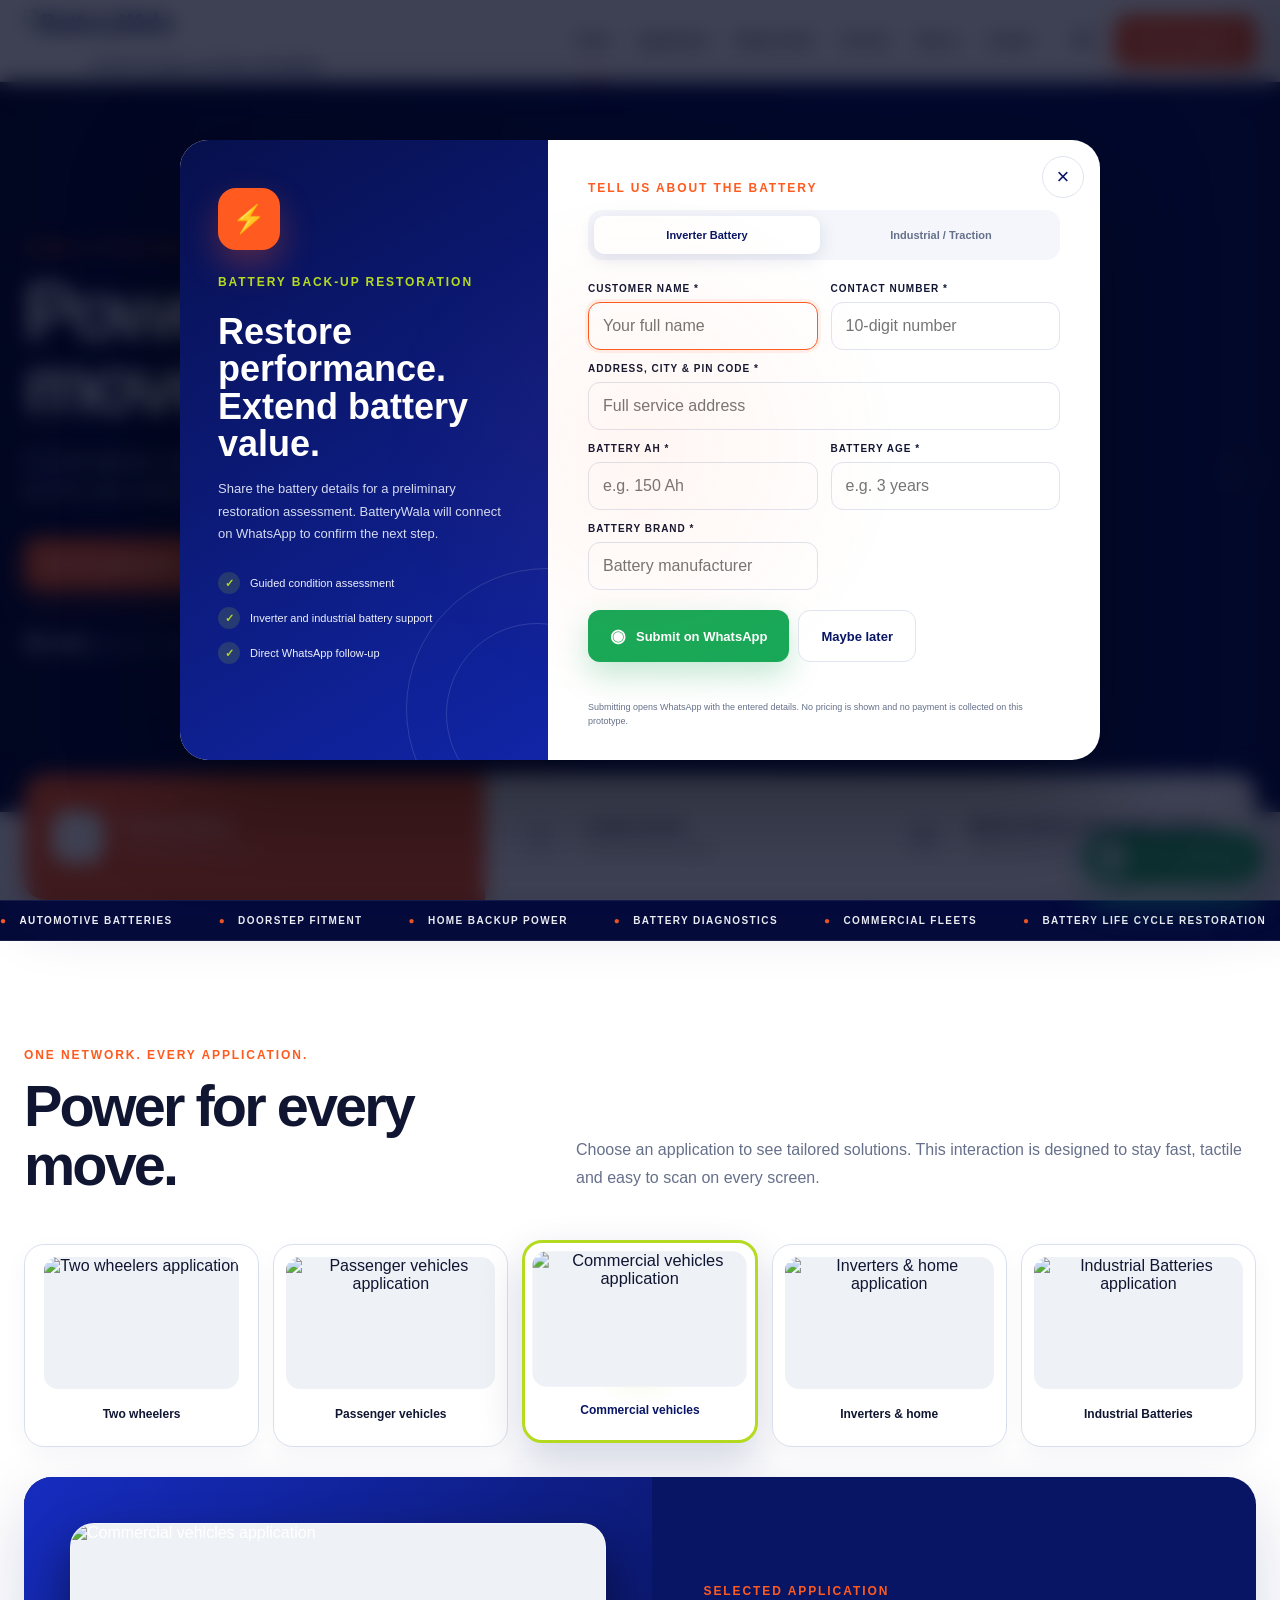
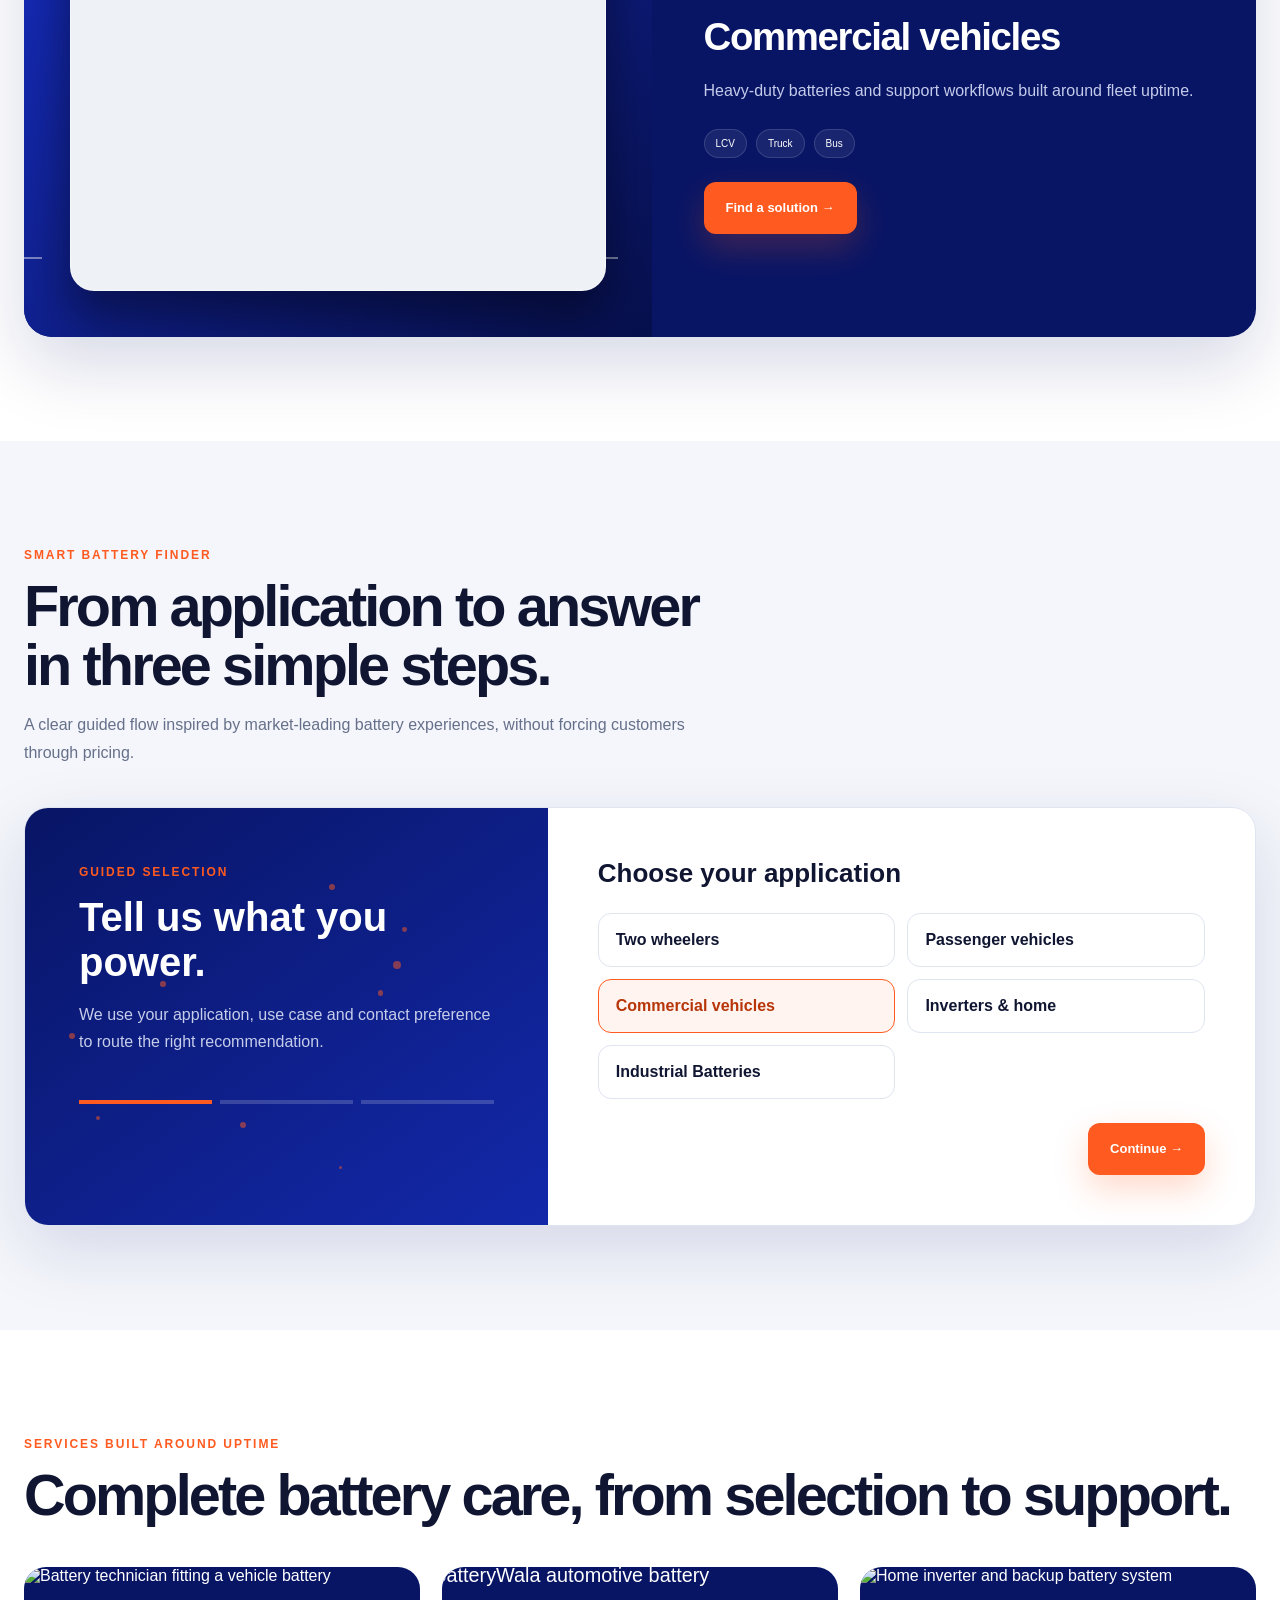
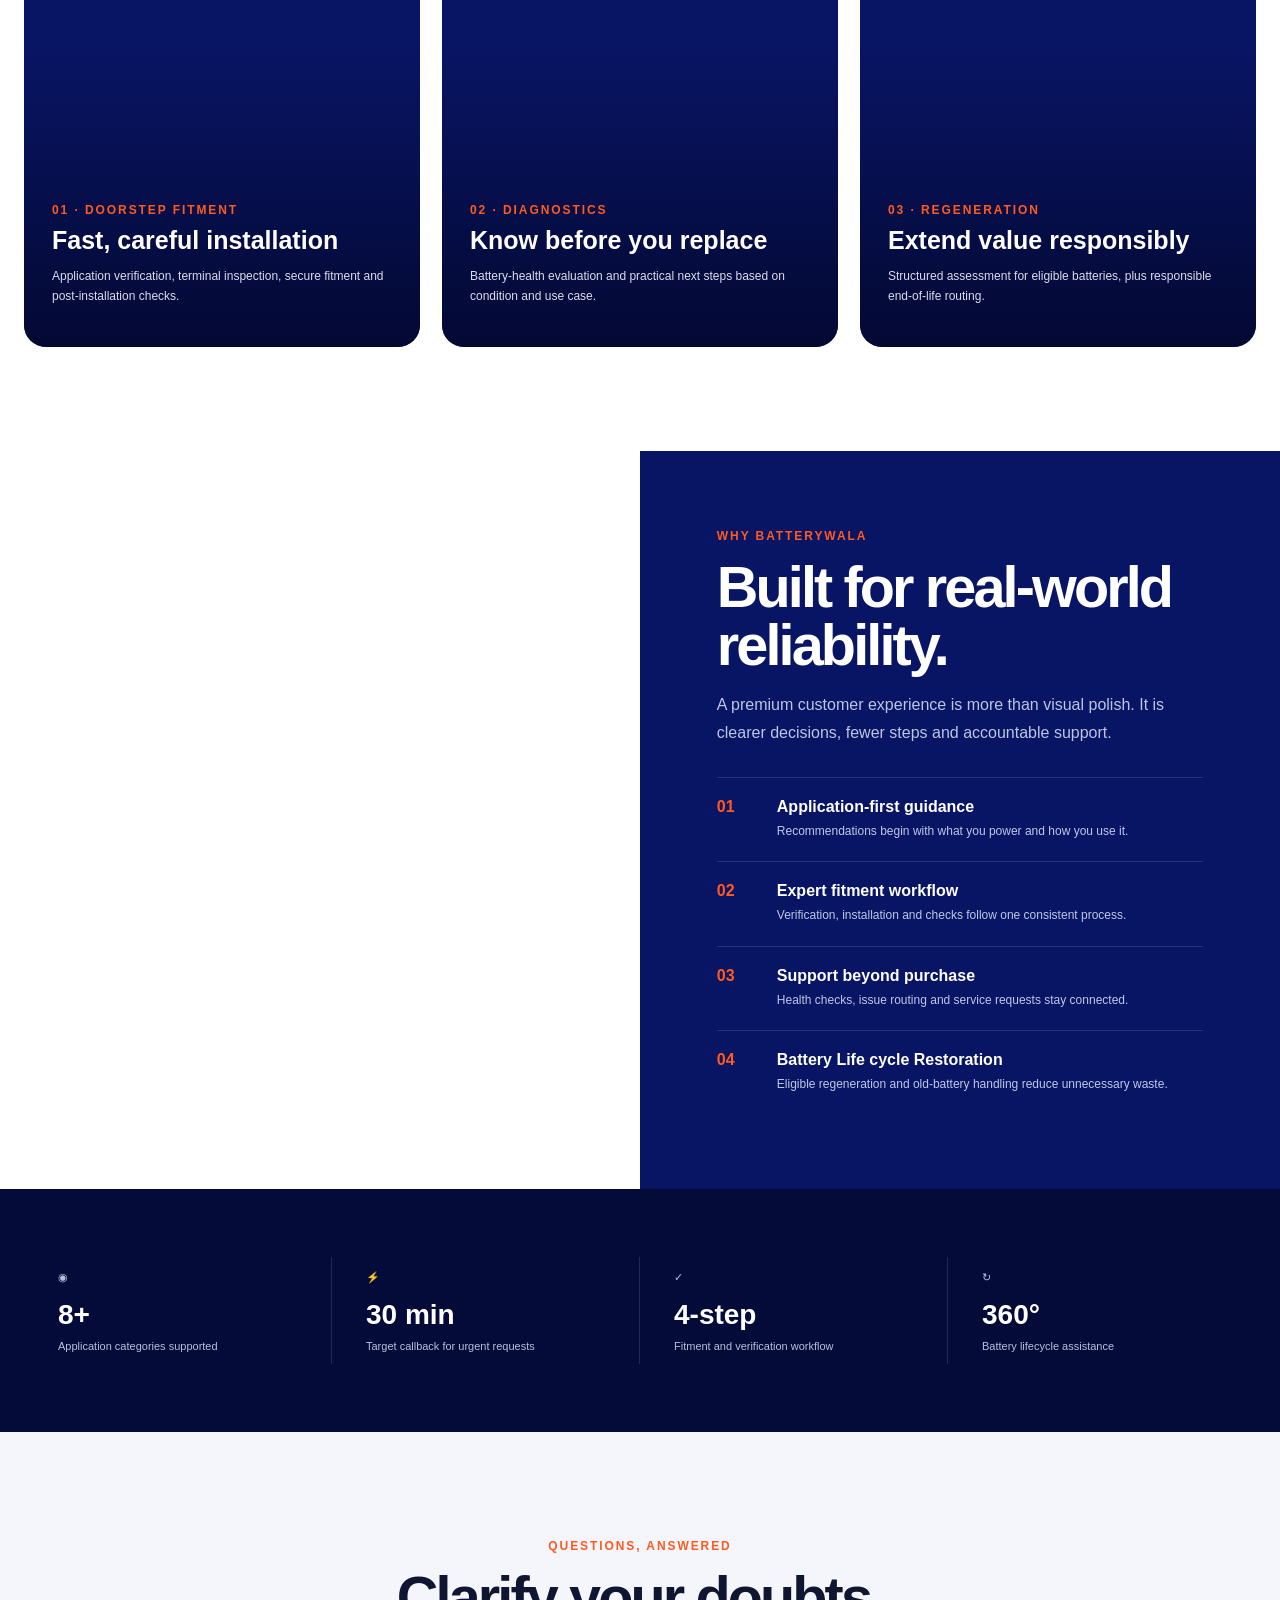
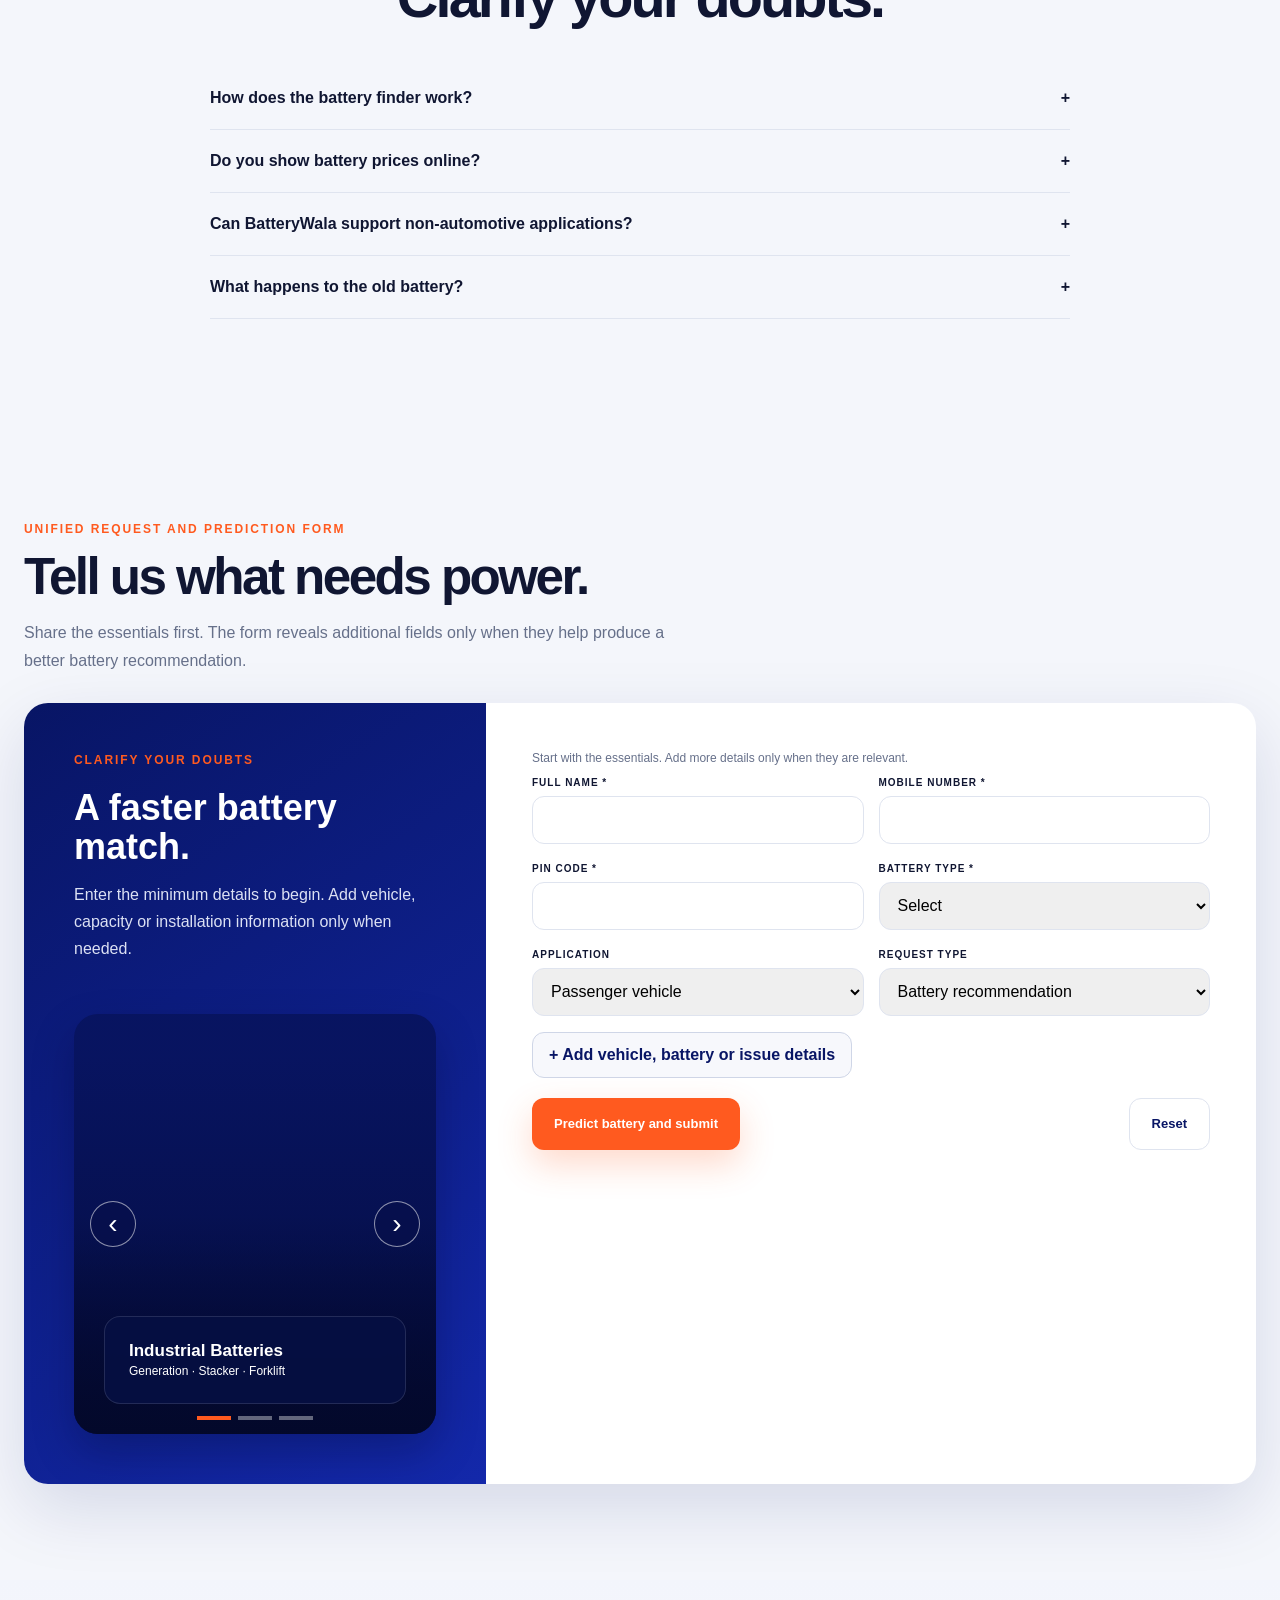
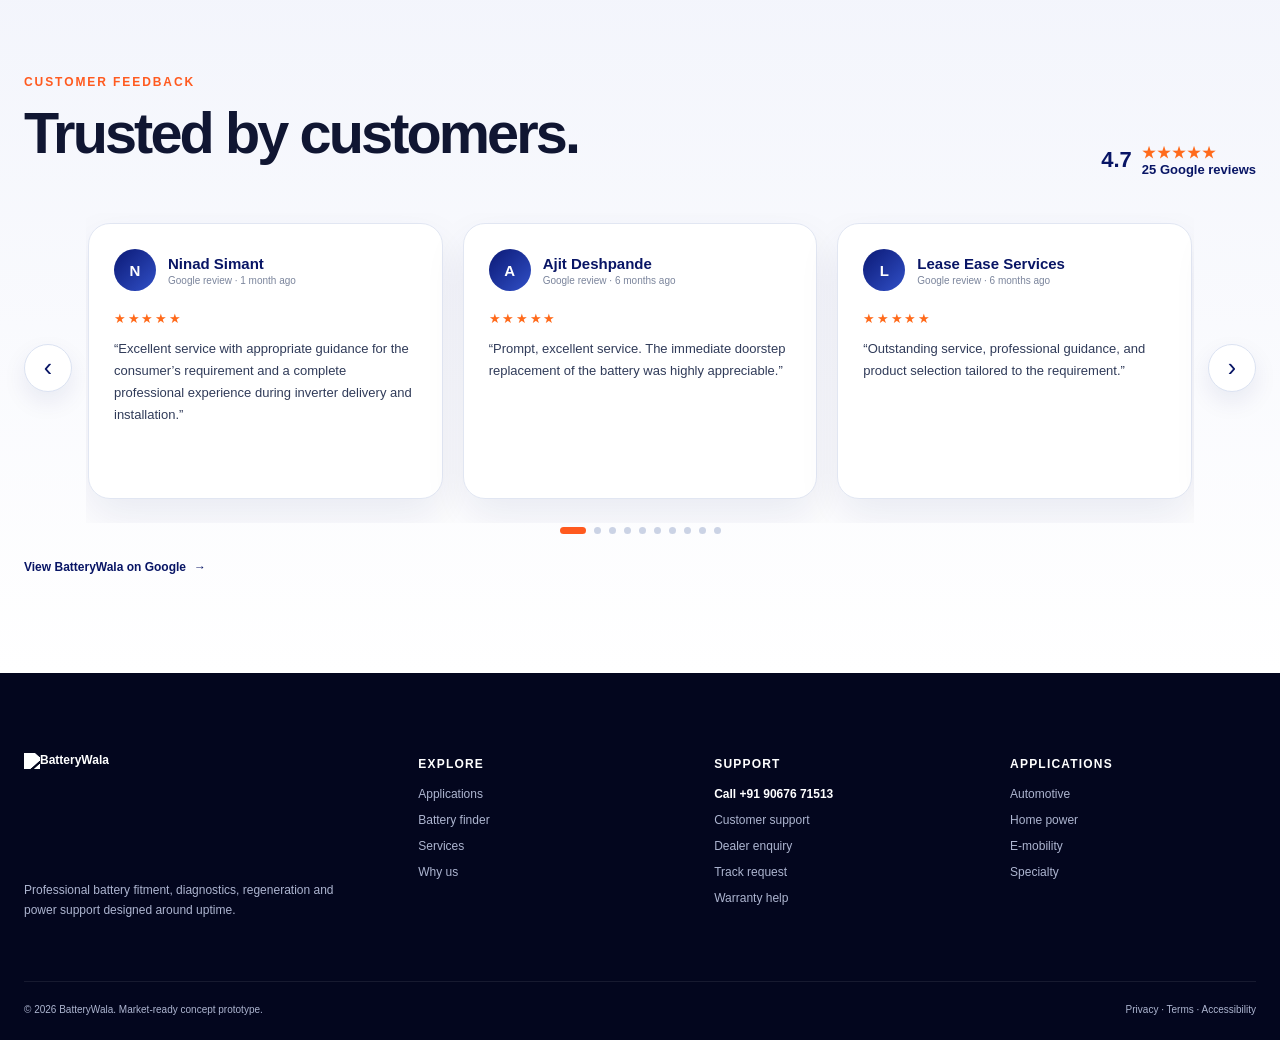
==== commit 59e66390: "Update BatteryWala services and header layout" ====
--- a/docs/optimized_main_prototype.html
+++ b/docs/optimized_main_prototype.html
@@ -1,6 +1,6 @@
 <!DOCTYPE html>
 
-<html lang="en"><head><meta charset="utf-8"/><meta content="width=device-width,initial-scale=1,viewport-fit=cover" name="viewport"/><meta content="BatteryWala: professional battery fitment, emergency support, regeneration and power solutions." name="description"/><meta content="#081565" name="theme-color"/><title>BatteryWala | Power that keeps you moving</title>
+<html lang="en"><head><meta charset="utf-8"/><meta content="width=device-width,initial-scale=1,viewport-fit=cover" name="viewport"/><meta content="BatteryWala: professional battery fitment, emergency support, Battery Backup Restoration Service and power solutions." name="description"/><meta content="#081565" name="theme-color"/><title>BatteryWala | Power that keeps you moving</title>
 <style>
 :root{--blue:#081565;--blue2:#1125a7;--orange:#ff5a1f;--lime:#b5db20;--ink:#101632;--muted:#66708a;--soft:#f4f6fb;--line:#dfe4ef;--white:#fff;--shadow:0 24px 70px rgba(8,21,101,.13);--r:24px;--max:1240px}*{box-sizing:border-box}html{scroll-behavior:smooth}body{margin:0;font-family:'Segoe UI',Arial,sans-serif;color:var(--ink);background:#fff;-webkit-font-smoothing:antialiased}body.lock{overflow:hidden}button,input,select,textarea{font:inherit}button,a{color:inherit}a{text-decoration:none}.wrap{width:min(var(--max),calc(100% - 48px));margin:auto}.skip{position:fixed;left:14px;top:-80px;background:#fff;padding:12px 18px;z-index:999;border-radius:8px}.skip:focus{top:14px}.eyebrow{font-size:12px;letter-spacing:.16em;text-transform:uppercase;font-weight:800;color:var(--orange)}h1,h2,h3{font-family:'Segoe UI',Arial,sans-serif}.section{padding:104px 0}.soft{background:var(--soft)}.title{font-size:clamp(36px,4.5vw,64px);line-height:1.02;letter-spacing:-.05em;margin:14px 0}.copy{color:var(--muted);line-height:1.75;max-width:680px}.btn{min-height:52px;border:0;border-radius:12px;padding:0 22px;display:inline-flex;align-items:center;justify-content:center;gap:10px;font-weight:800;font-size:13px;cursor:pointer;transition:.25s}.btn.primary{background:var(--orange);color:#fff;box-shadow:0 14px 35px #ff5a1f3b}.btn.primary:hover{transform:translateY(-2px);background:#e94b12}.btn.dark{background:var(--blue);color:#fff}.btn.ghost{border:1px solid #ffffff5a;color:#fff;background:#ffffff12}.btn.light{background:#fff;color:var(--blue);border:1px solid var(--line)}.top{height:34px;background:#050b38;color:#dce1f4;font-size:11px}.top .wrap{height:100%;display:flex;justify-content:space-between;align-items:center}.toplinks{display:flex;gap:22px}.header{height:82px;background:#fffc;backdrop-filter:blur(18px);border-bottom:1px solid var(--line);position:sticky;top:0;z-index:50}.header .wrap{height:100%;display:flex;align-items:center}.logoImage{width:300px;height:76px;overflow:visible;display:flex;align-items:center;margin-right:auto;flex:0 0 auto}.logoImage img{width:285px;max-height:70px;object-fit:contain;object-position:left center;display:block}.footerLogo{width:270px;height:115px;margin:0}.footerLogo img{width:250px;max-height:110px;filter:brightness(0) invert(1)}.logo{display:flex;align-items:center;gap:11px;margin-right:auto;font-family:'Segoe UI',Arial,sans-serif;font-weight:700;font-size:23px;color:var(--blue)}.mark{width:40px;height:40px;border-radius:12px;background:linear-gradient(135deg,var(--orange),#ff8a42);display:grid;place-items:center;color:#fff;box-shadow:0 9px 18px #ff5a1f45}.nav{height:100%;display:flex;align-items:center;gap:27px}.nav a{height:100%;display:flex;align-items:center;font-size:12px;font-weight:800;position:relative}.nav a:after{content:"";position:absolute;bottom:0;left:0;right:0;height:3px;background:var(--orange);transform:scaleX(0);transition:.2s}.nav a:hover:after,.nav a.current:after{transform:scaleX(1)}.actions{display:flex;gap:9px;margin-left:28px}.iconBtn{width:46px;height:46px;border:1px solid var(--line);background:#fff;border-radius:13px;display:grid;place-items:center;cursor:pointer}.menu{display:none}.progress{height:3px;position:fixed;top:0;left:0;background:linear-gradient(90deg,var(--orange),var(--lime));z-index:100;width:0}
 .hero{height:min(730px,calc(100svh - 116px));min-height:610px;background:var(--blue);position:relative;overflow:hidden}.slide{position:absolute;inset:0;opacity:0;visibility:hidden;transition:.75s}.slide.active{opacity:1;visibility:visible}.slide:after{content:"";position:absolute;inset:0;background:linear-gradient(90deg,#030829e6 0%,#061044b8 38%,#0610442e 70%,#06104475)}.slide img{width:100%;height:100%;object-fit:cover;transform:scale(1.03);transition:transform 7s}.slide.active img{transform:scale(1.09)}.heroInner{position:absolute;inset:0;z-index:2;display:flex;align-items:center}.heroCopy{color:#fff;max-width:650px}.heroCopy h1{font-size:clamp(52px,6.2vw,92px);line-height:.93;letter-spacing:-.06em;margin:18px 0 24px}.heroCopy p{font-size:17px;line-height:1.75;color:#e9ecf7;max-width:570px}.heroBtns{display:flex;flex-wrap:wrap;gap:12px;margin-top:32px}.heroMeta{display:flex;gap:30px;margin-top:42px}.heroMeta strong{display:block;font-size:20px}.heroMeta span{font-size:10px;color:#bec6e8;text-transform:uppercase;letter-spacing:.12em}.dots{position:absolute;z-index:3;bottom:35px;left:50%;transform:translateX(-50%);display:flex;gap:8px}.dot{width:38px;height:4px;padding:0;border:0;background:#ffffff62;cursor:pointer}.dot.active{background:var(--orange)}.heroArrow{position:absolute;top:50%;z-index:3;width:48px;height:48px;border-radius:50%;border:1px solid #ffffff55;background:#07104c88;color:#fff;font-size:24px;cursor:pointer}.prev{left:22px}.next{right:22px}.quickbar{position:relative;z-index:4;margin-top:-38px}.quickgrid{display:grid;grid-template-columns:1.25fr repeat(3,1fr);background:#fff;border-radius:18px;overflow:hidden;box-shadow:var(--shadow)}.quick{min-height:112px;padding:23px 26px;display:flex;align-items:center;gap:16px;border-right:1px solid var(--line);transition:.25s}.quick:first-child{background:var(--orange);color:#fff}.qicon{width:48px;height:48px;border-radius:14px;background:var(--soft);display:grid;place-items:center;font-size:21px}.quick:first-child .qicon{background:#fff;color:var(--orange)}.quick strong,.quick small{display:block}.quick strong{font-size:14px}.quick small{font-size:10px;opacity:.7;margin-top:5px}.quick:hover{transform:translateY(-5px)}
@@ -267,7 +267,7 @@
 <noscript><style>.reveal{opacity:1!important;transform:none!important;filter:none!important}.restoreBack{display:none!important}</style><a href="https://api.whatsapp.com/send/?phone=919067671513&amp;text=Hello%20BatteryWala%2C%20I%20need%20battery%20assistance.&amp;type=phone_number&amp;app_absent=0" style="position:fixed;right:16px;bottom:16px;z-index:999;background:#18a958;color:white;padding:14px 18px;border-radius:999px;font:700 13px Arial;text-decoration:none">Chat on WhatsApp</a></noscript><div class="progress"></div><a class="skip" href="#main">Skip to content</a>
 <header class="header"><div class="wrap"><a aria-label="BatteryWala home" class="logo logoImage" href="#top"><img alt="BatteryWala" src="/static/prototype-assets/6ed5fcd669c9f668e91d.png"/><span class="headerLogoTagline">Trusted Power. Anytime. Anywhere.</span></a><nav class="nav" id="nav"><a href="#top">Home</a><a href="#applications">Applications</a><a href="#finder">Battery finder</a><a href="#services">Services</a><a href="#why">Why us</a><a href="#battery-request">Contact</a></nav><div class="actions"><button aria-label="Quick support" class="iconBtn" id="supportOpen">◉</button><a class="btn primary" href="#finder">Find my battery</a><button aria-expanded="false" aria-label="Open menu" class="iconBtn menu" id="menu">☰</button></div></div></header>
 <main id="main"><section aria-label="Featured services" class="hero" id="top"><div class="slide active"><img alt="BatteryWala automotive battery campaign" src="/static/prototype-assets/1d8595c873686018b99f.jpg"/><div class="heroInner"><div class="wrap"><div class="heroCopy"><span class="eyebrow">Power, fitted right</span><h1>Power that<br/>moves you.</h1><p>Reliable batteries, expert fitment and rapid doorstep support for every journey, every machine and every power need.</p><div class="heroBtns"><a class="btn primary" href="#finder">Find the right battery <span>→</span></a><a class="btn ghost" href="#services">Explore services</a></div><div class="heroMeta"><div><strong>30 min</strong><span>Response target</span></div><div><strong>8+</strong><span>Applications</span></div><div><strong>360°</strong><span>Support</span></div></div></div></div></div></div><div class="slide"><img alt="Exide and Amaron battery solutions in a BatteryWala themed energy setting" src="/static/prototype-assets/90e2c17ef2a968ec2a7d.png"/><div class="heroInner"><div class="wrap"><div class="heroCopy"><span class="eyebrow">Trusted battery brands</span><h1>Power for every application.</h1><p>Explore guided recommendations for automotive, home and industrial requirements.</p><div class="heroBtns"><a class="btn primary" href="#battery-request">Find a solution</a></div></div></div></div></div><div class="slide"><img alt="Amaron heavy duty automotive battery in a mobility setting" src="/static/prototype-assets/5bb16671ebf675c185b9.png"/><div class="heroInner"><div class="wrap"><div class="heroCopy"><span class="eyebrow">Automotive fitment</span><h1>Matched to your vehicle.</h1><p>Use model, fuel, usage and capacity details to shortlist a compatible battery.</p><div class="heroBtns"><a class="btn primary" href="#battery-request">Predict my battery</a></div></div></div></div></div><div class="slide"><img alt="Amaron heavy duty automotive battery in a mobility setting" src="/static/prototype-assets/5bb16671ebf675c185b9.png"/><div class="heroInner"><div class="wrap"><div class="heroCopy"><span class="eyebrow">Automotive fitment</span><h1>Matched to your vehicle.</h1><p>Use model, fuel, usage and capacity details to shortlist a compatible battery.</p><div class="heroBtns"><a class="btn primary" href="#battery-request">Predict my battery</a></div></div></div></div></div><div class="slide"><img alt="Battery technician installing a vehicle battery" src="/static/prototype-assets/68d9968d37aaf8e341b6.jpg"/><div class="heroInner"><div class="wrap"><div class="heroCopy"><span class="eyebrow">Service at your location</span><h1>Expert care.<br/>Zero guesswork.</h1><p>Diagnostics, installation and responsible old-battery handling delivered through a guided, transparent process.</p><div class="heroBtns"><button class="btn primary" data-drawer="">Request assistance →</button><a class="btn ghost" href="#why">Why BatteryWala</a></div></div></div></div></div><div class="slide"><img alt="Home backup battery and inverter installation" src="/static/prototype-assets/bde468923bf220ed635f.jpg"/><div class="heroInner"><div class="wrap"><div class="heroCopy"><span class="eyebrow">Beyond automotive</span><h1>Backup power.<br/>Always ready.</h1><p>Home inverters and backup batteries planned around your load, runtime and everyday reliability.</p><div class="heroBtns"><a class="btn primary" href="#applications">Browse applications →</a><a class="btn ghost" href="#battery-request">Talk to an expert</a></div></div></div></div></div><button aria-label="Previous slide" class="heroArrow prev" type="button">‹</button><button aria-label="Next slide" class="heroArrow next" type="button">›</button><div aria-label="Slideshow navigation" class="dots"><button aria-label="Slide 1" class="dot active" type="button"></button><button aria-label="Slide 2" class="dot" type="button"></button><button aria-label="Slide 3" class="dot" type="button"></button><button aria-label="Slide 4" class="dot" type="button"></button><button aria-label="Slide 5" class="dot" type="button"></button><button aria-label="Slide 6" class="dot" type="button"></button></div></section>
-<section class="quickbar"><div class="wrap"><div class="quickgrid"><a class="quick" href="#finder"><span class="qicon">⌕</span><span><strong>Find my battery</strong><small>Guided application matcher</small></span></a><a class="quick" href="#battery-request"><span class="qicon">⌖</span><span><strong>Locate service</strong><small>Connect with local support</small></span></a><a class="quick" href="#services"><span class="qicon">↻</span><span><strong>Battery health</strong><small>Diagnostics &amp; regeneration</small></span></a></div></div></section>
+<section class="quickbar"><div class="wrap"><div class="quickgrid"><a class="quick" href="#applications"><span class="qicon">⌕</span><span><strong>Find my battery</strong><small>Guided application matcher</small></span></a><a class="quick" href="#battery-request"><span class="qicon">⌖</span><span><strong>Locate service</strong><small>Connect with local support</small></span></a><a class="quick" href="#services"><span class="qicon">↻</span><span><strong>Battery Backup Restoration Service</strong><small>Technical battery regeneration service</small></span></a></div></div></section>
 <div aria-hidden="true" class="dynamicBand"><div class="dynamicTrack"><span><b>●</b>Automotive batteries</span><span><b>●</b>Doorstep fitment</span><span><b>●</b>Home backup power</span><span><b>●</b>Battery diagnostics</span><span><b>●</b>Commercial fleets</span><span><b>●</b>Battery Life cycle Restoration</span><span><b>●</b>Automotive batteries</span><span><b>●</b>Doorstep fitment</span><span><b>●</b>Home backup power</span><span><b>●</b>Battery diagnostics</span><span><b>●</b>Commercial fleets</span><span><b>●</b>Battery Life cycle Restoration</span></div></div><section class="section" id="applications"><div class="wrap"><div class="vehicleHead reveal"><div><span class="eyebrow">One network. Every application.</span><h2 class="title">Power for every move.</h2></div><p class="copy">Choose an application to see tailored solutions. This interaction is designed to stay fast, tactile and easy to scan on every screen.</p></div><div class="vehicles reveal" id="vehicles"></div><div class="vehiclePanel reveal"><div class="vehicleVisual"><span class="roadLines"></span><div class="bigIcon" id="bigIcon"></div></div><div class="vehicleContent" id="vehicleContent"></div></div></div></section>
 <section class="section soft" id="finder"><div class="wrap"><div class="reveal"><span class="eyebrow">Smart battery finder</span><h2 class="title">From application to answer<br/>in three simple steps.</h2><p class="copy">A clear guided flow inspired by market-leading battery experiences, without forcing customers through pricing.</p></div><div class="finder reveal"><div class="findIntro"><span class="eyebrow">Guided selection</span><h3>Tell us what you power.</h3><p style="color:#c6cdea;line-height:1.7">We use your application, use case and contact preference to route the right recommendation.</p><div class="steps"><i class="on"></i><i></i><i></i></div></div><div class="findForm"><div class="formStep active" data-step="0"><h3>Choose your application</h3><div class="options" id="finderOptions"></div><div class="formNav"><span></span><button class="btn primary nextStep">Continue →</button></div></div><div class="formStep" data-step="1"><h3>Add a few details</h3><div class="field"><label>Brand / manufacturer</label><input id="brand" placeholder="e.g. Maruti Suzuki, Tata, Luminous"/></div><div class="field"><label>Model / equipment</label><input id="model" placeholder="e.g. Swift, tractor, 1 kVA inverter"/></div><div class="field"><label>Usage pattern</label><select id="usage"><option value="">Select usage</option><option>Daily / intensive</option><option>Regular</option><option>Occasional</option><option>Backup power</option></select></div><div class="formNav"><button class="btn light prevStep">Back</button><button class="btn primary nextStep">See recommendation →</button></div></div><div class="formStep" data-step="2"><div class="result"><h4 id="resultTitle">Recommended solution path</h4><p id="resultText"></p></div><div class="formNav"><button class="btn light prevStep">Back</button><button class="btn dark" data-drawer="">Request exact match</button></div></div></div></div></div></section>
 <section class="section" id="services"><div class="wrap"><div class="reveal"><span class="eyebrow">Services built around uptime</span><h2 class="title">Complete battery care, from selection to support.</h2></div><div class="serviceGrid"><article class="service reveal"><img alt="Battery technician fitting a vehicle battery" src="/static/prototype-assets/68d9968d37aaf8e341b6.jpg"/><div class="serviceCopy"><span class="eyebrow">01 · Doorstep fitment</span><h3>Fast, careful installation</h3><p>Application verification, terminal inspection, secure fitment and post-installation checks.</p></div></article><article class="service reveal"><img alt="BatteryWala automotive battery" src="/static/prototype-assets/1d8595c873686018b99f.jpg"/><div class="serviceCopy"><span class="eyebrow">02 · Diagnostics</span><h3>Know before you replace</h3><p>Battery-health evaluation and practical next steps based on condition and use case.</p></div></article><article class="service reveal"><img alt="Home inverter and backup battery system" src="/static/prototype-assets/bde468923bf220ed635f.jpg"/><div class="serviceCopy"><span class="eyebrow">03 · Regeneration</span><h3>Extend value responsibly</h3><p>Structured assessment for eligible batteries, plus responsible end-of-life routing.</p></div></article></div></div></section>
@@ -457,4 +457,4 @@
 </script>
 <script id="batterywala-reviews-script">
 (()=>{const slider=document.getElementById('reviewSlider'),track=document.getElementById('reviewTrack'),cards=track?Array.from(track.children):[],prev=document.getElementById('reviewPrev'),next=document.getElementById('reviewNext'),dots=document.getElementById('reviewDots');if(!slider||!cards.length)return;let index=0,timer;const perView=()=>innerWidth<=640?1:innerWidth<=980?2:3;const maxIndex=()=>Math.max(0,cards.length-perView());const render=()=>{index=Math.min(index,maxIndex());const gap=parseFloat(getComputedStyle(track).gap)||20;const width=cards[0].getBoundingClientRect().width;track.style.transform=`translateX(-${index*(width+gap)}px)`;dots.innerHTML='';for(let i=0;i<=maxIndex();i++){const dot=document.createElement('button');dot.type='button';dot.className='reviewDot'+(i===index?' active':'');dot.setAttribute('aria-label',`Show review ${i+1}`);dot.addEventListener('click',()=>{index=i;render();restart()});dots.appendChild(dot)}};const go=step=>{index=step==='next'?(index>=maxIndex()?0:index+1):(index<=0?maxIndex():index-1);render()};const stop=()=>{if(timer)clearInterval(timer)};const restart=()=>{stop();if(!matchMedia('(prefers-reduced-motion: reduce)').matches)timer=setInterval(()=>go('next'),5200)};prev.addEventListener('click',()=>{go('prev');restart()});next.addEventListener('click',()=>{go('next');restart()});slider.addEventListener('mouseenter',stop);slider.addEventListener('mouseleave',restart);slider.addEventListener('focusin',stop);slider.addEventListener('focusout',restart);addEventListener('resize',render,{passive:true});render();restart()})();
-</script></body></html>+</script></body></html>
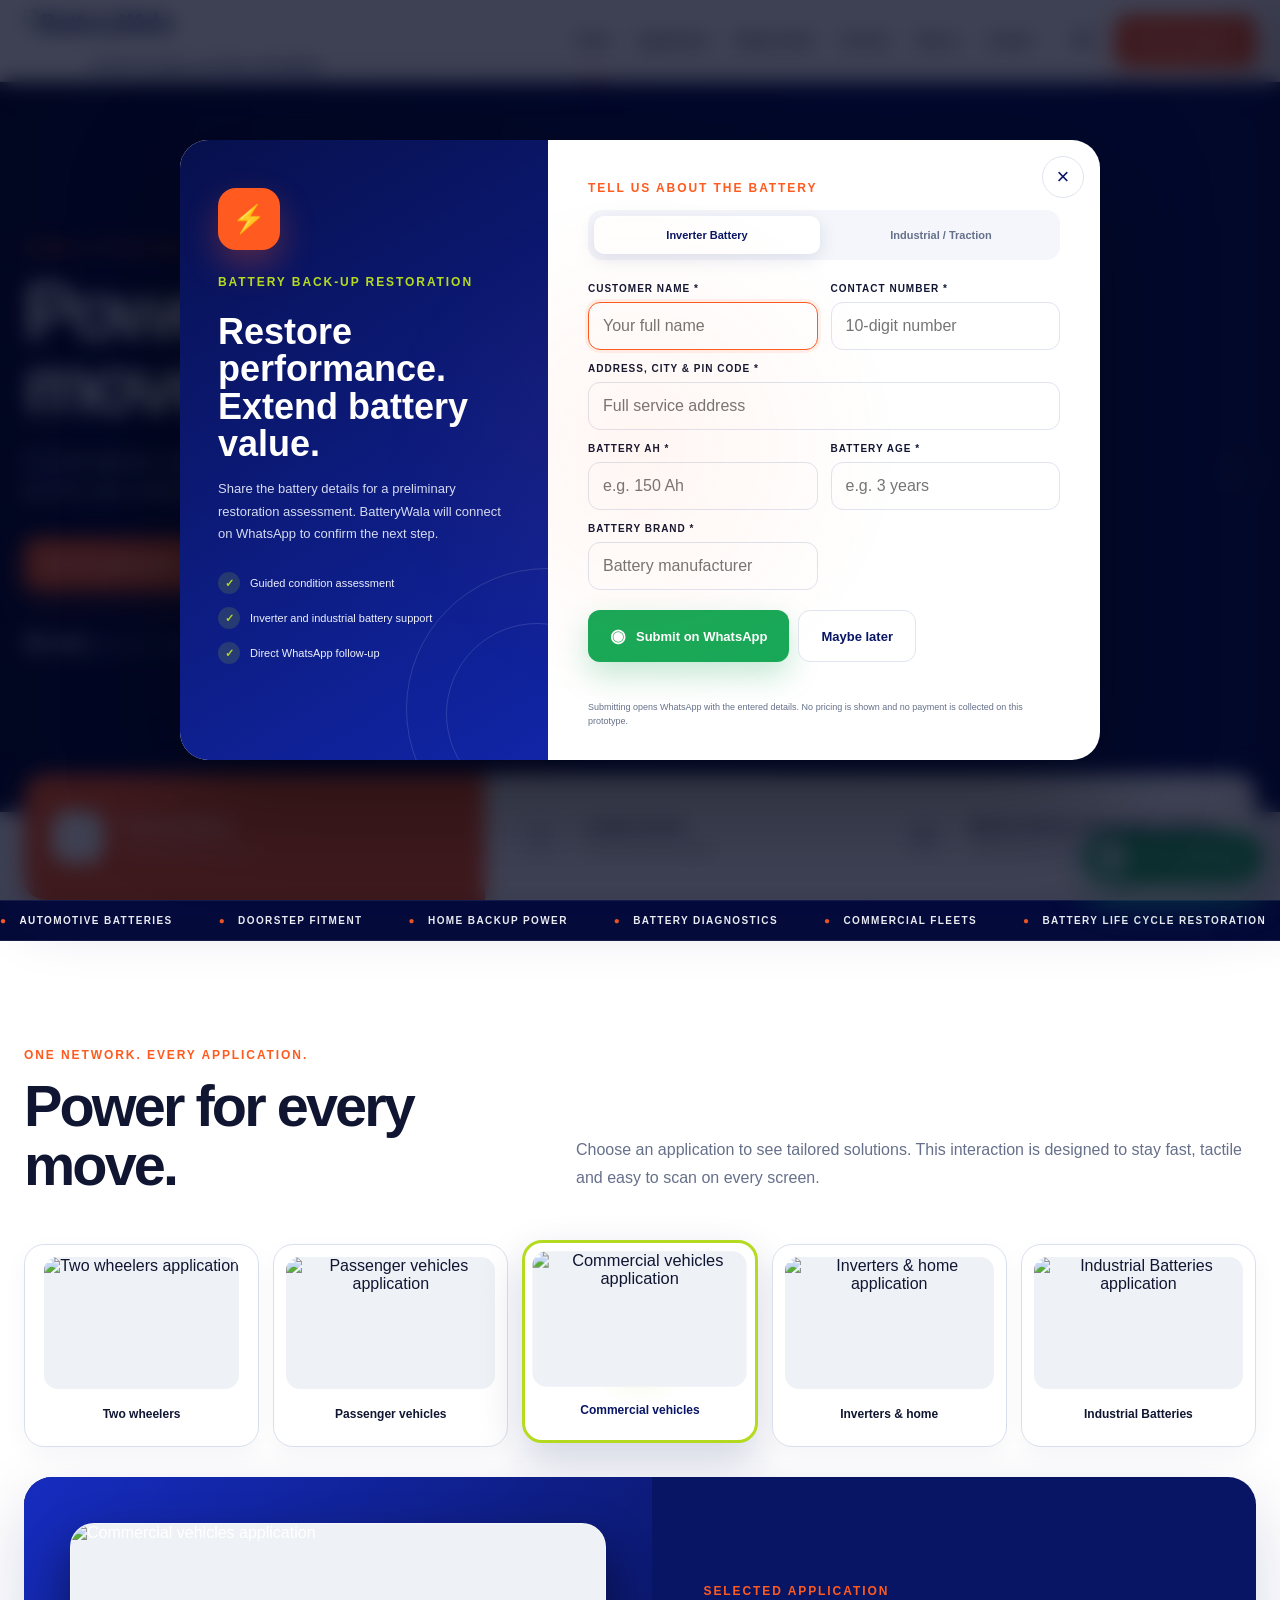
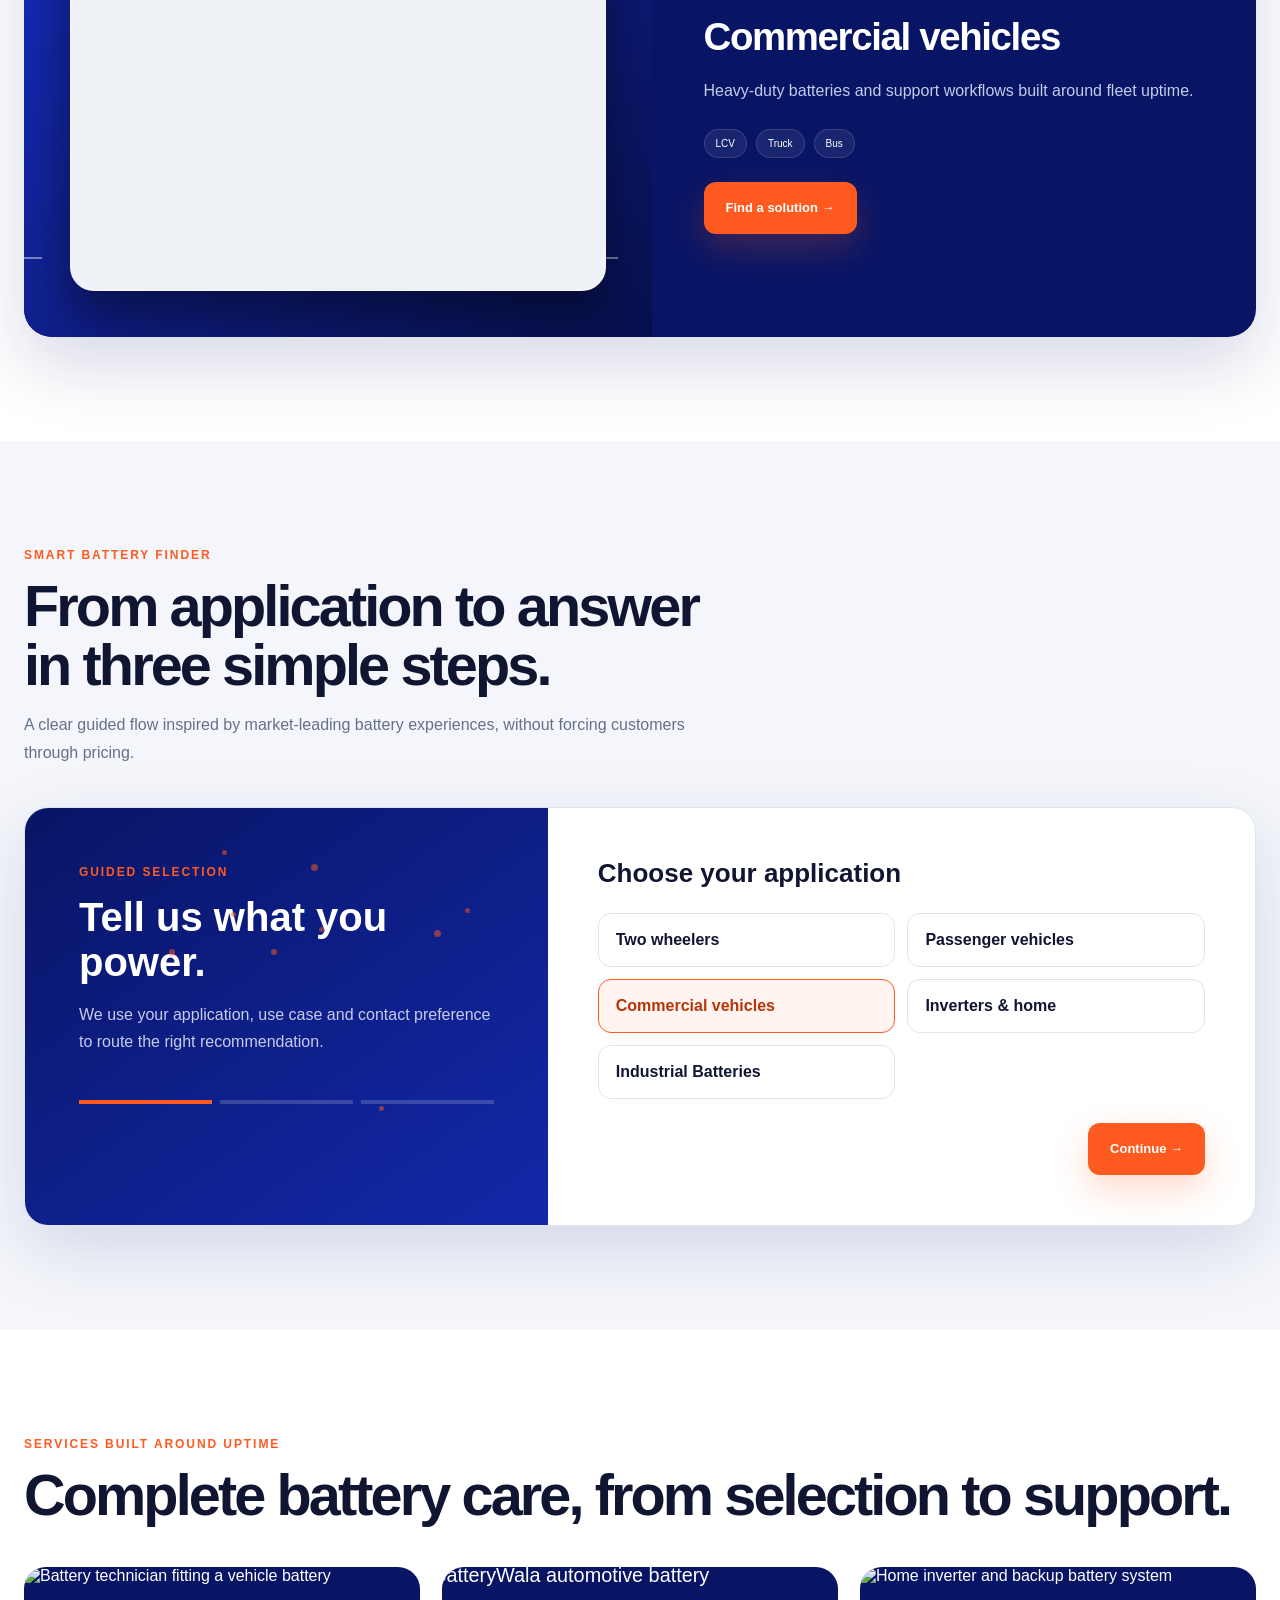
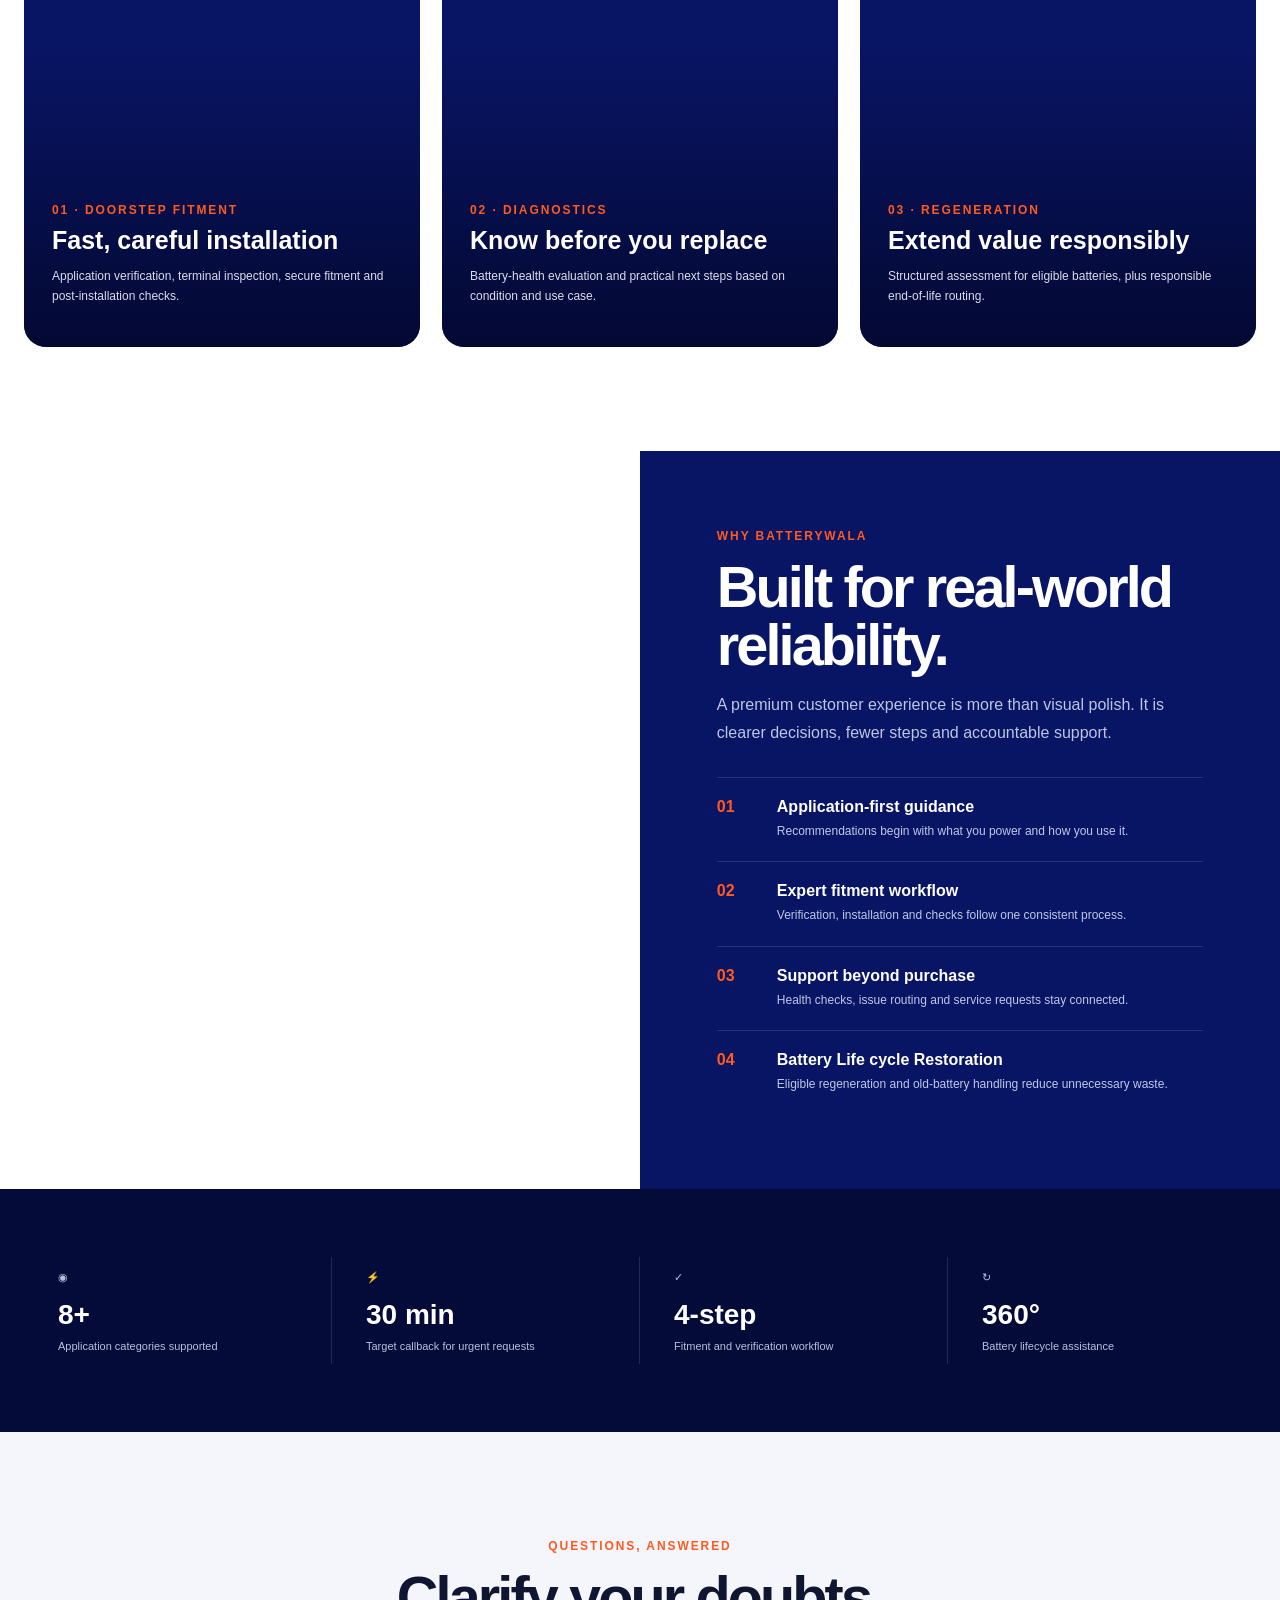
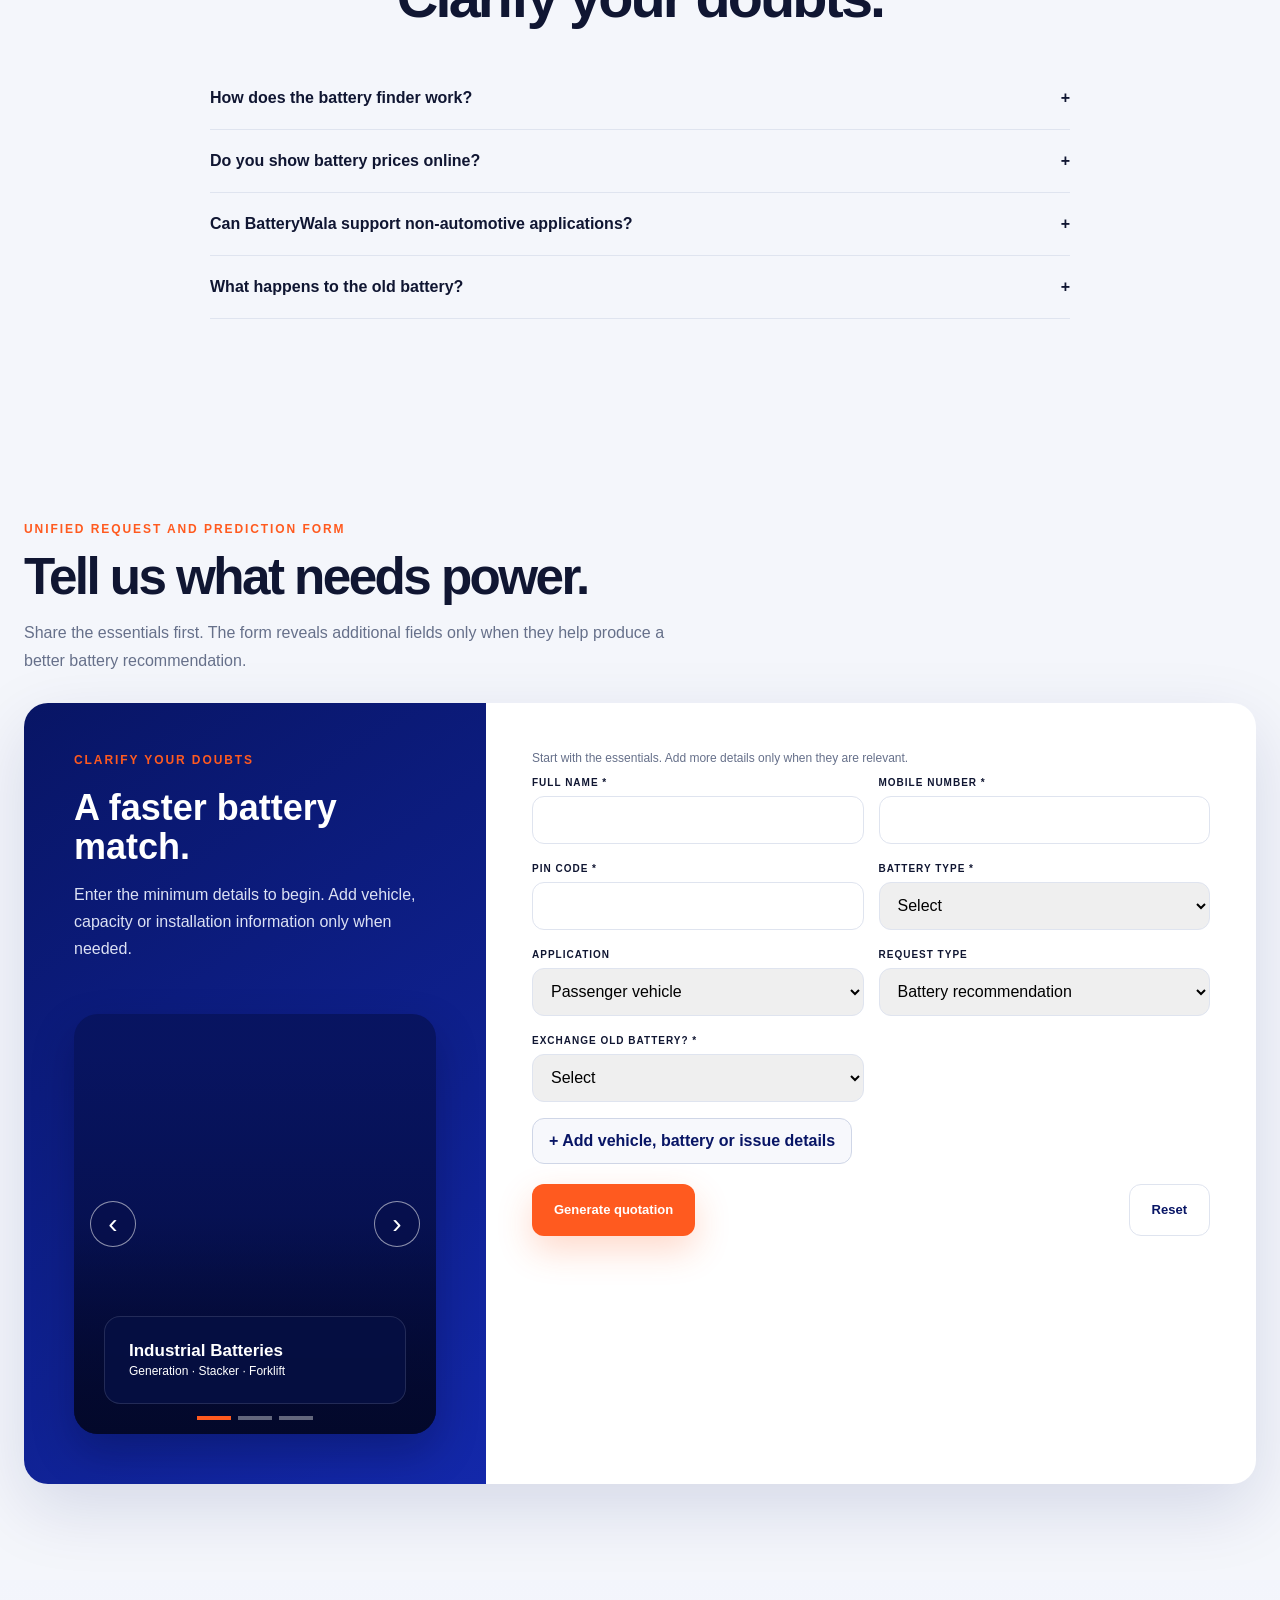
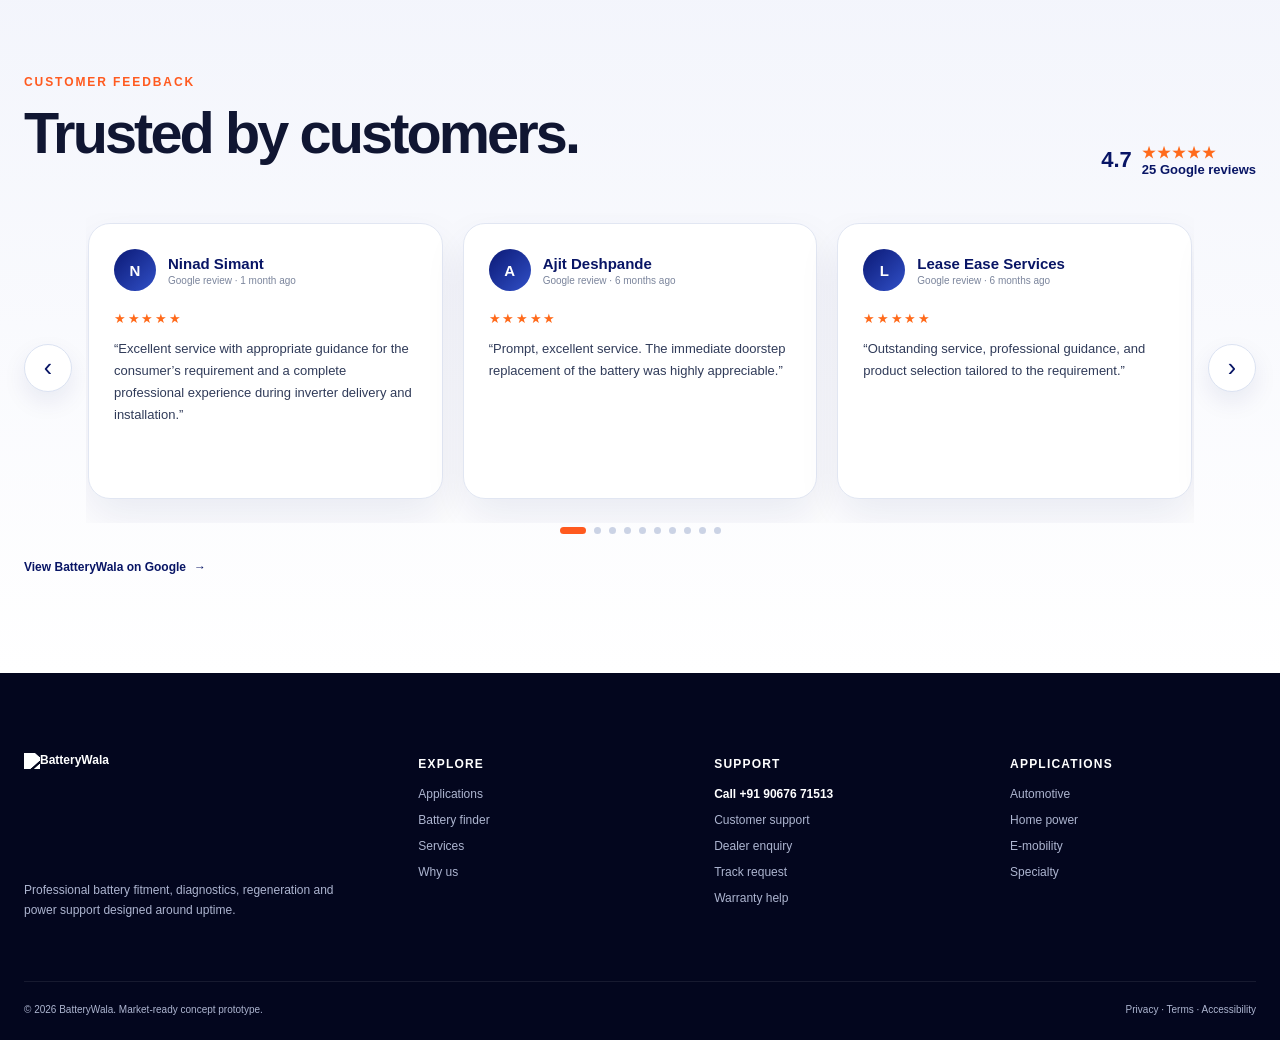
==== commit 74ecf402: "Add sample-matched quotation generator" ====
--- a/docs/optimized_main_prototype.html
+++ b/docs/optimized_main_prototype.html
@@ -293,15 +293,44 @@
 <div class="field bw-optional-field" hidden="hidden"><label>Variant / Year</label><input name="variant_year" placeholder="e.g. Diesel 2022"/></div><div class="field bw-optional-field" hidden="hidden"><label>Current battery model no.</label><input name="model_no"/></div>
 <div class="field bw-optional-field" hidden="hidden"><label>Fuel type</label><select name="fuel_type"><option>Petrol</option><option>Diesel</option><option>CNG</option><option>Electric</option><option>Not applicable</option></select></div><div class="field bw-optional-field" hidden="hidden"><label>Capacity (Ah)</label><input min="1" name="capacity_ah" type="number"/></div>
 <div class="field bw-optional-field" hidden="hidden"><label>Brand preference</label><select name="brand"><option>Any verified brand</option><option>Exide</option><option>Amaron</option></select></div><div class="field"><label>Request type</label><select name="request_type"><option>Battery recommendation</option><option>Price and fitment</option><option>Emergency support</option><option>Restoration assessment</option></select></div>
+<div class="field"><label for="quoteExchange">Exchange old battery? *</label><select id="quoteExchange" name="exchange_old_battery" required><option value="">Select</option><option value="yes">With old battery exchange</option><option value="no">Without old battery exchange</option></select></div>
 <div class="field bw-wide bw-optional-field" hidden="hidden"><label>Clarify your doubts</label><textarea name="doubts" placeholder="Add questions, symptoms or installation constraints"></textarea></div></div><button aria-expanded="false" class="bw-details-toggle" id="bwDetailsToggle" type="button">+ Add vehicle, battery or issue details</button>
-<div class="bw-prediction" id="bwPrediction"></div><div class="formNav"><button class="btn primary" type="submit">Predict battery and submit</button><button class="btn light" type="reset">Reset</button></div></form></div></div></div></section>
+<div class="bw-prediction" id="bwPrediction"></div><div class="formNav"><button class="btn primary" type="submit">Generate quotation</button><button class="btn light" type="reset">Reset</button></div></form></div></div></div></section>
 <div hidden="hidden" id="bwLegacyCompatibility"><form id="contactForm"><input name="name"/><input name="phone"/><div id="formMsg"></div><button id="contactWhatsApp" type="button"></button></form></div><script id="bw2026-script">
 (()=>{
   document.querySelectorAll('a').forEach(a=>{if(a.textContent.trim().toLowerCase().includes('find a solution'))a.href='#battery-request'});
   document.querySelectorAll('.dynamicTrack').forEach(t=>{if(!t.textContent.includes('Battery Restoration'))t.insertAdjacentHTML('beforeend','<span><b>●</b>Battery Restoration</span><span><b>●</b>Battery Restoration</span>')});
   ['quickForm','contactForm','restoreForm'].forEach(id=>{const x=document.getElementById(id);if(x)x.closest('form,section,.contact,.drawerBody')?.classList.add('bw-hidden-old-form')});
   const form=document.getElementById('masterBatteryForm'),box=document.getElementById('bwPrediction');
-  form.addEventListener('submit',async e=>{e.preventDefault();if(!form.reportValidity())return;const payload=Object.fromEntries(new FormData(form));box.style.display='block';box.textContent='Checking verified pricing and fitment records…';try{const r=await fetch('/api/predict',{method:'POST',headers:{'Content-Type':'application/json'},body:JSON.stringify(payload)});const j=await r.json();if(!r.ok)throw Error(j.error||'Prediction failed');const p=j.prediction;box.innerHTML=p?`<h4>Recommended: ${p.brand||'Verified brand'} ${p.model_no||'model pending review'}</h4><p>Confidence: <b>${j.confidence}</b>${p.capacity_ah?' · '+p.capacity_ah+'Ah':''}${p.mrp?' · MRP ₹'+p.mrp:''}</p><small>${j.message}</small>`:`<h4>Manual review required</h4><p>${j.message}</p>`;window.dispatchEvent(new CustomEvent('batterywala:submission',{detail:{form:payload,prediction:j}}))}catch(err){box.innerHTML='<h4>Backend connection needed</h4><p>'+err.message+'. Run battery_predictor_api.py and keep the page on the same origin.</p>'}});
+  form.addEventListener('submit', async e => {
+    e.preventDefault();
+    if (!form.reportValidity()) return;
+    const button = form.querySelector('button[type="submit"]');
+    if (button.disabled) return;
+    const payload = Object.fromEntries(new FormData(form));
+    const controls = [...form.elements].filter(control => !control.disabled);
+    controls.forEach(control => control.disabled = true);
+    box.style.display = 'block';
+    box.textContent = 'Generating your quotation from verified pricing records…';
+    try {
+      const r = await fetch('/api/quotations', {method: 'POST', headers: {'Content-Type': 'application/json'}, body: JSON.stringify(payload)});
+      const j = await r.json();
+      if (!r.ok) throw new Error(j.error || 'Quotation generation failed');
+      const p = j.prediction;
+      box.replaceChildren();
+      const title = document.createElement('h4');
+      title.textContent = p ? `Recommended: ${p.brand || 'Verified brand'} ${p.model_no || 'model pending review'}` : 'Manual review required';
+      const detail = document.createElement('p');
+      detail.textContent = p ? `Confidence: ${j.confidence}${p.capacity_ah ? ' · ' + p.capacity_ah + 'Ah' : ''}${p.mrp ? ' · MRP Rs. ' + p.mrp : ''}` : j.message;
+      box.append(title, detail);
+      if (p) { const note = document.createElement('small'); note.textContent = j.message; box.append(note); }
+      window.dispatchEvent(new CustomEvent('batterywala:submission', {detail: {form: payload, prediction: j}}));
+    } catch (err) {
+      box.textContent = 'Unable to generate your quotation. ' + err.message + ' Please try again.';
+    } finally {
+      controls.forEach(control => control.disabled = false);
+    }
+  });
 })();
 </script>
 <section class="reviewsSection" id="reviews" aria-label="Customer reviews"><div class="wrap"><div class="reviewsHead reveal"><div><span class="eyebrow">Customer feedback</span><h2 class="title">Trusted by customers.</h2></div><div class="reviewSummary"><strong>4.7</strong><span><span class="reviewStars" aria-hidden="true">★★★★★</span><br/>25 Google reviews</span></div></div><div class="reviewSlider reveal" id="reviewSlider"><button aria-label="Previous review" class="reviewArrow reviewPrev" id="reviewPrev" type="button">‹</button><div class="reviewViewport"><div class="reviewTrack" id="reviewTrack"><article class="reviewCard"><div class="reviewPerson"><span class="reviewAvatar">N</span><div><h3>Ninad Simant</h3><p>Google review · 1 month ago</p></div></div><div class="reviewStars" aria-label="Five-star review">★★★★★</div><blockquote>“Excellent service with appropriate guidance for the consumer’s requirement and a complete professional experience during inverter delivery and installation.”</blockquote></article><article class="reviewCard"><div class="reviewPerson"><span class="reviewAvatar">A</span><div><h3>Ajit Deshpande</h3><p>Google review · 6 months ago</p></div></div><div class="reviewStars" aria-label="Five-star review">★★★★★</div><blockquote>“Prompt, excellent service. The immediate doorstep replacement of the battery was highly appreciable.”</blockquote></article><article class="reviewCard"><div class="reviewPerson"><span class="reviewAvatar">L</span><div><h3>Lease Ease Services</h3><p>Google review · 6 months ago</p></div></div><div class="reviewStars" aria-label="Five-star review">★★★★★</div><blockquote>“Outstanding service, professional guidance, and product selection tailored to the requirement.”</blockquote></article><article class="reviewCard"><div class="reviewPerson"><span class="reviewAvatar">J</span><div><h3>Jaideep Khedekar</h3><p>Google review · 5 months ago</p></div></div><div class="reviewStars" aria-label="Five-star review">★★★★★</div><blockquote>“Badhiya service, quick and seamless setup, with the right energy solution mapped to my needs.”</blockquote></article><article class="reviewCard"><div class="reviewPerson"><span class="reviewAvatar">S</span><div><h3>Sarang Mahajan</h3><p>Google review · 7 months ago</p></div></div><div class="reviewStars" aria-label="Five-star review">★★★★★</div><blockquote>“Excellent and timely service with wonderful assistance. Totally reliable for battery purchases and service.”</blockquote></article><article class="reviewCard"><div class="reviewPerson"><span class="reviewAvatar">N</span><div><h3>Nilesh Totla</h3><p>Google review · 2 months ago</p></div></div><div class="reviewStars" aria-label="Five-star review">★★★★★</div><blockquote>“Very fast and prompt service with genuine parts.”</blockquote></article><article class="reviewCard"><div class="reviewPerson"><span class="reviewAvatar">S</span><div><h3>Swati Patil</h3><p>Google review · 8 months ago</p></div></div><div class="reviewStars" aria-label="Five-star review">★★★★★</div><blockquote>“The technician reached our location within half an hour, reinstalled the car battery smoothly, and communicated humbly.”</blockquote></article><article class="reviewCard"><div class="reviewPerson"><span class="reviewAvatar">A</span><div><h3>Anand Gangapurwala</h3><p>Google review · 6 months ago</p></div></div><div class="reviewStars" aria-label="Five-star review">★★★★★</div><blockquote>“Fast service with excellent quality.”</blockquote></article><article class="reviewCard"><div class="reviewPerson"><span class="reviewAvatar">D</span><div><h3>Dr. Madhuri Danekar</h3><p>Google review · 2 months ago</p></div></div><div class="reviewStars" aria-label="Five-star review">★★★★★</div><blockquote>“On-time and good service.”</blockquote></article><article class="reviewCard"><div class="reviewPerson"><span class="reviewAvatar">D</span><div><h3>Dipesh Rathi</h3><p>Google review · 2 months ago</p></div></div><div class="reviewStars" aria-label="Five-star review">★★★★★</div><blockquote>“Amazing service, hassle-free installation of the inverter and battery for my clinic. Highly recommended.”</blockquote></article><article class="reviewCard"><div class="reviewPerson"><span class="reviewAvatar">A</span><div><h3>Abhijeet Tamboli</h3><p>Google review · 6 months ago</p></div></div><div class="reviewStars" aria-label="Five-star review">★★★★★</div><blockquote>“Best price for my car battery, with excellent doorstep service from the BatteryWala team.”</blockquote></article><article class="reviewCard"><div class="reviewPerson"><span class="reviewAvatar">S</span><div><h3>Sandip Lanke</h3><p>Google review · 8 months ago</p></div></div><div class="reviewStars" aria-label="Five-star review">★★★★★</div><blockquote>“Very quick and appreciable service with immediate delivery.”</blockquote></article></div></div><button aria-label="Next review" class="reviewArrow reviewNext" id="reviewNext" type="button">›</button></div><div aria-label="Review slideshow navigation" class="reviewDots" id="reviewDots"></div><a class="reviewLink" href="https://www.google.com/search?q=BatteryWala+Chhatrapati+Sambhajinagar" rel="noopener noreferrer" target="_blank">View BatteryWala on Google <span>→</span></a></div></section><footer class="footer"><div class="wrap"><div class="footerGrid"><div><a aria-label="BatteryWala home" class="logo logoImage footerLogo" href="#top"><img alt="BatteryWala" src="/static/prototype-assets/146e3c20a4282cd40a20.png"/></a><p style="font-size:12px;line-height:1.7;max-width:320px">Professional battery fitment, diagnostics, regeneration and power support designed around uptime.</p></div><div><h4>Explore</h4><a href="#applications">Applications</a><a href="#finder">Battery finder</a><a href="#services">Services</a><a href="#why">Why us</a></div><div><h4>Support</h4><a class="supportPhone" href="tel:+919067671513">Call +91 90676 71513</a><a href="#battery-request">Customer support</a><a href="#battery-request">Dealer enquiry</a><a href="#battery-request">Track request</a><a href="#battery-request">Warranty help</a></div><div><h4>Applications</h4><a href="#applications">Automotive</a><a href="#applications">Home power</a><a href="#applications">E-mobility</a><a href="#applications">Specialty</a></div></div><div class="footBottom"><span>© 2026 BatteryWala. Market-ready concept prototype.</span><span>Privacy · Terms · Accessibility</span></div></div></footer>
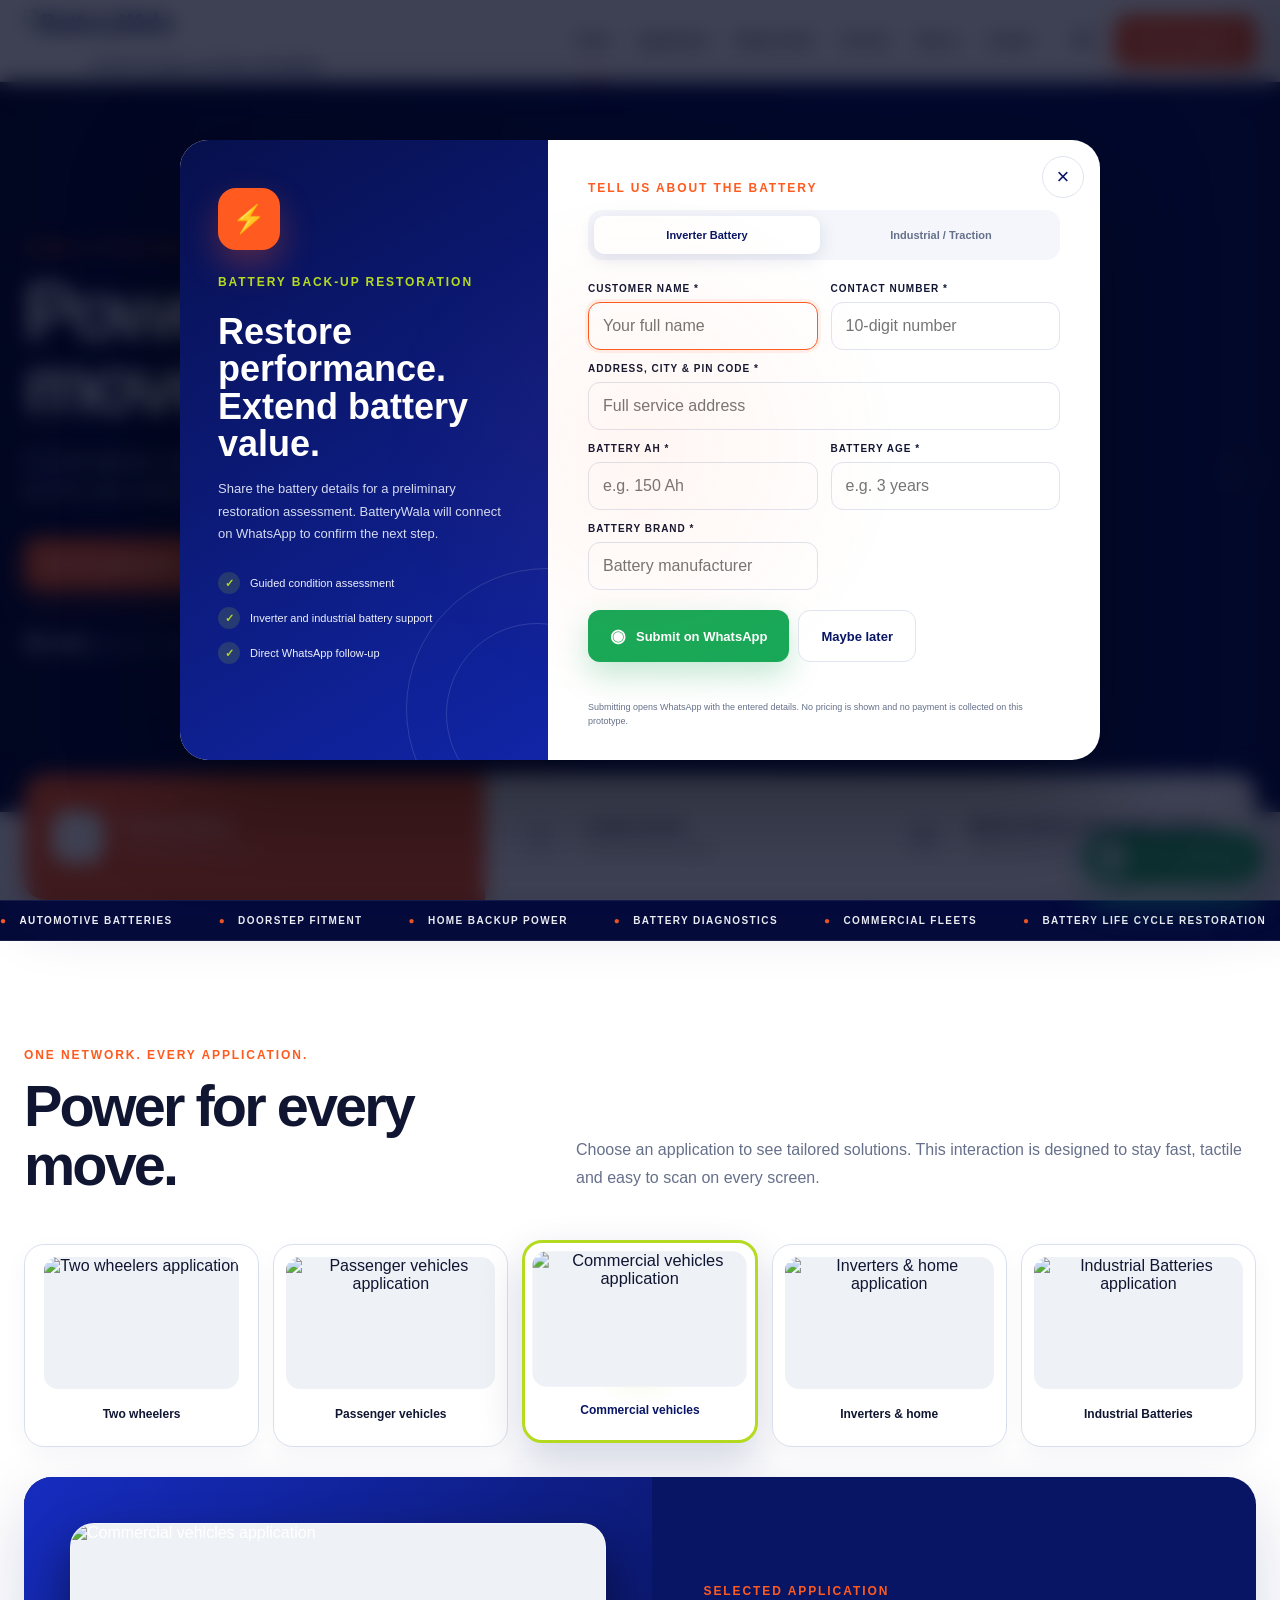
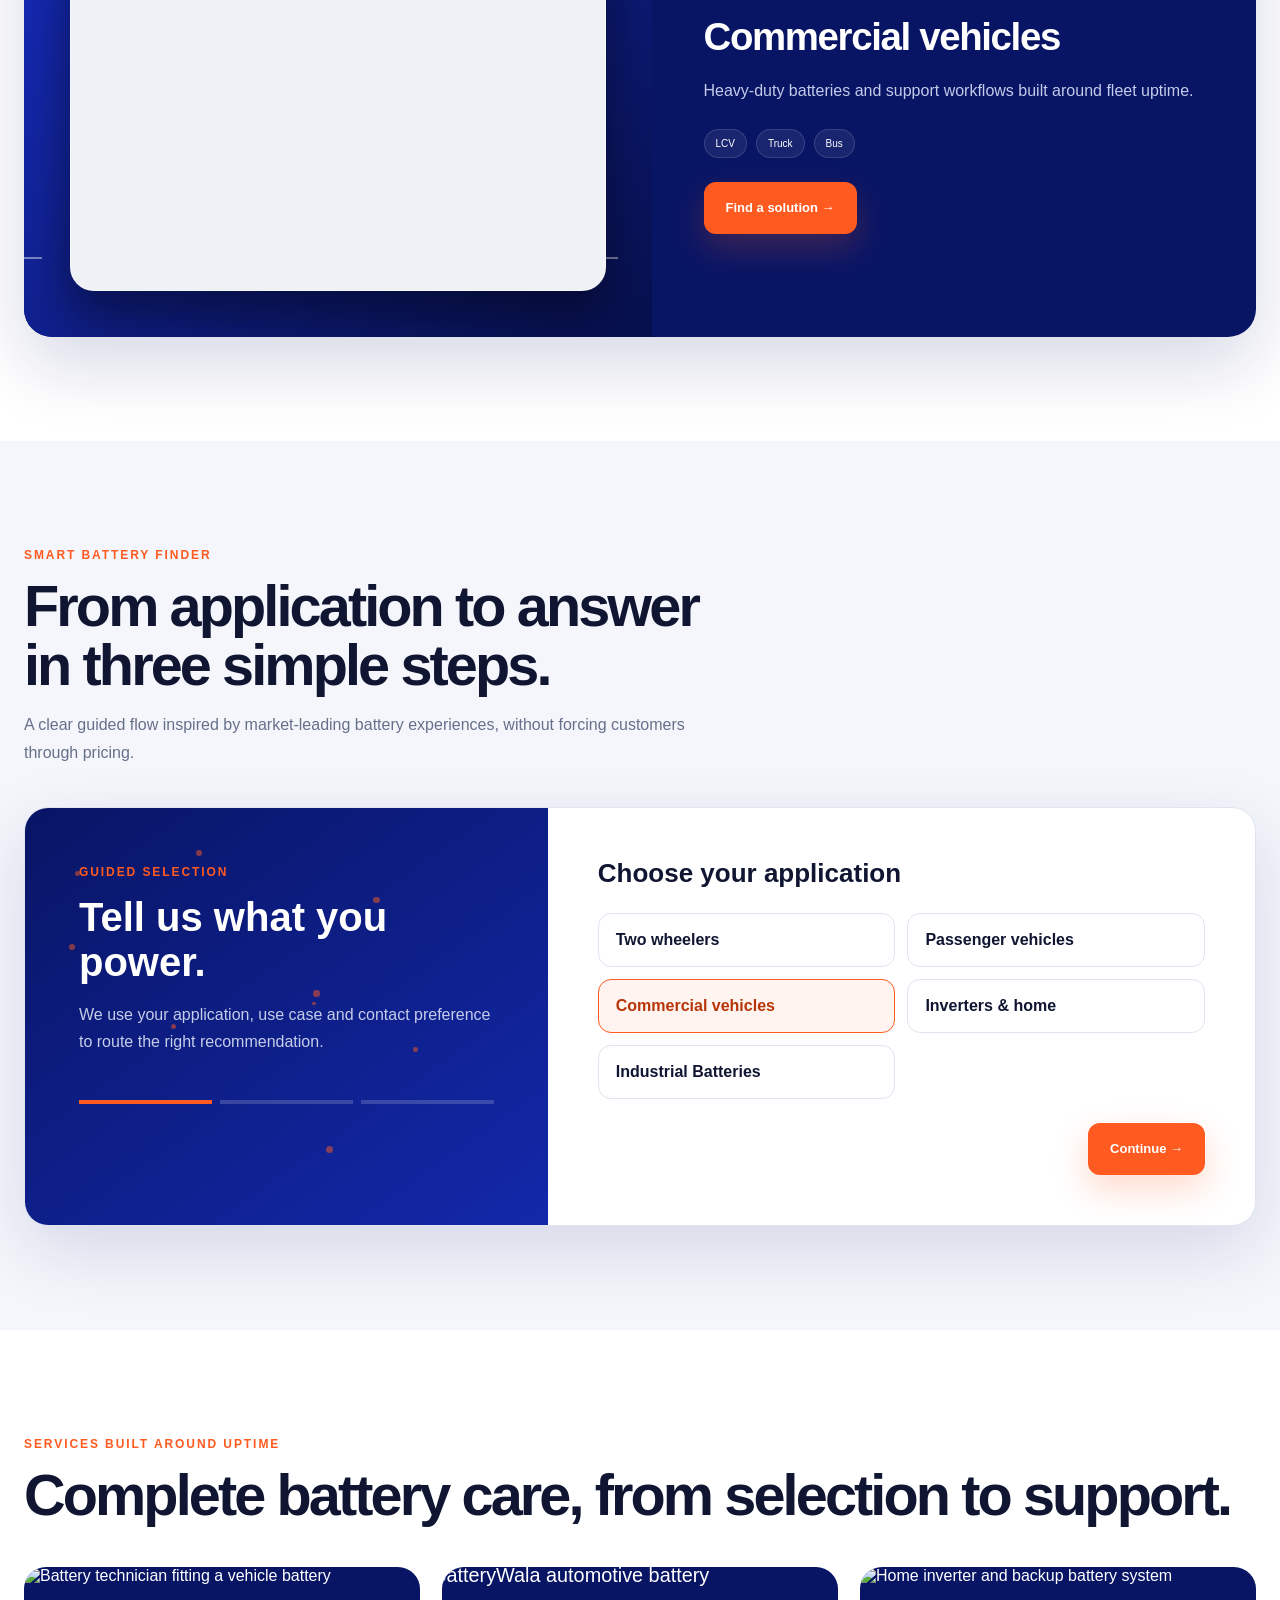
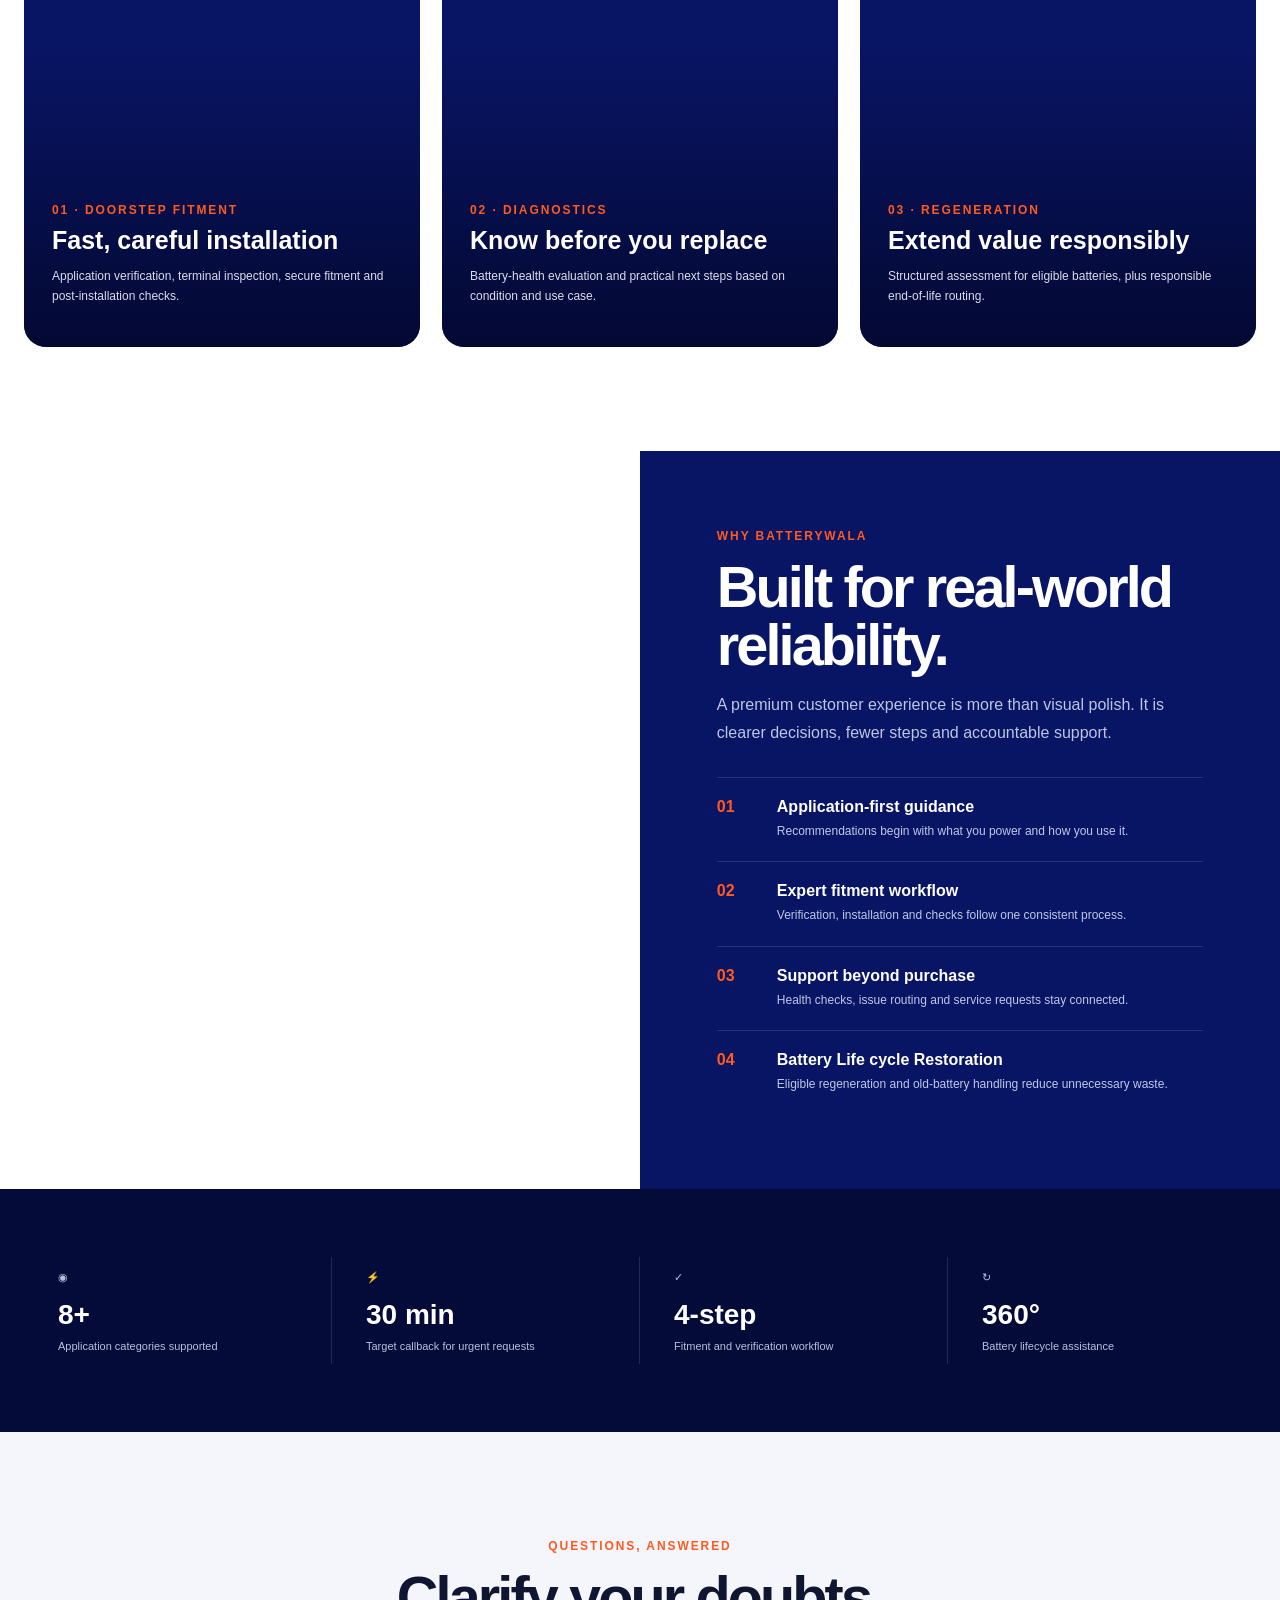
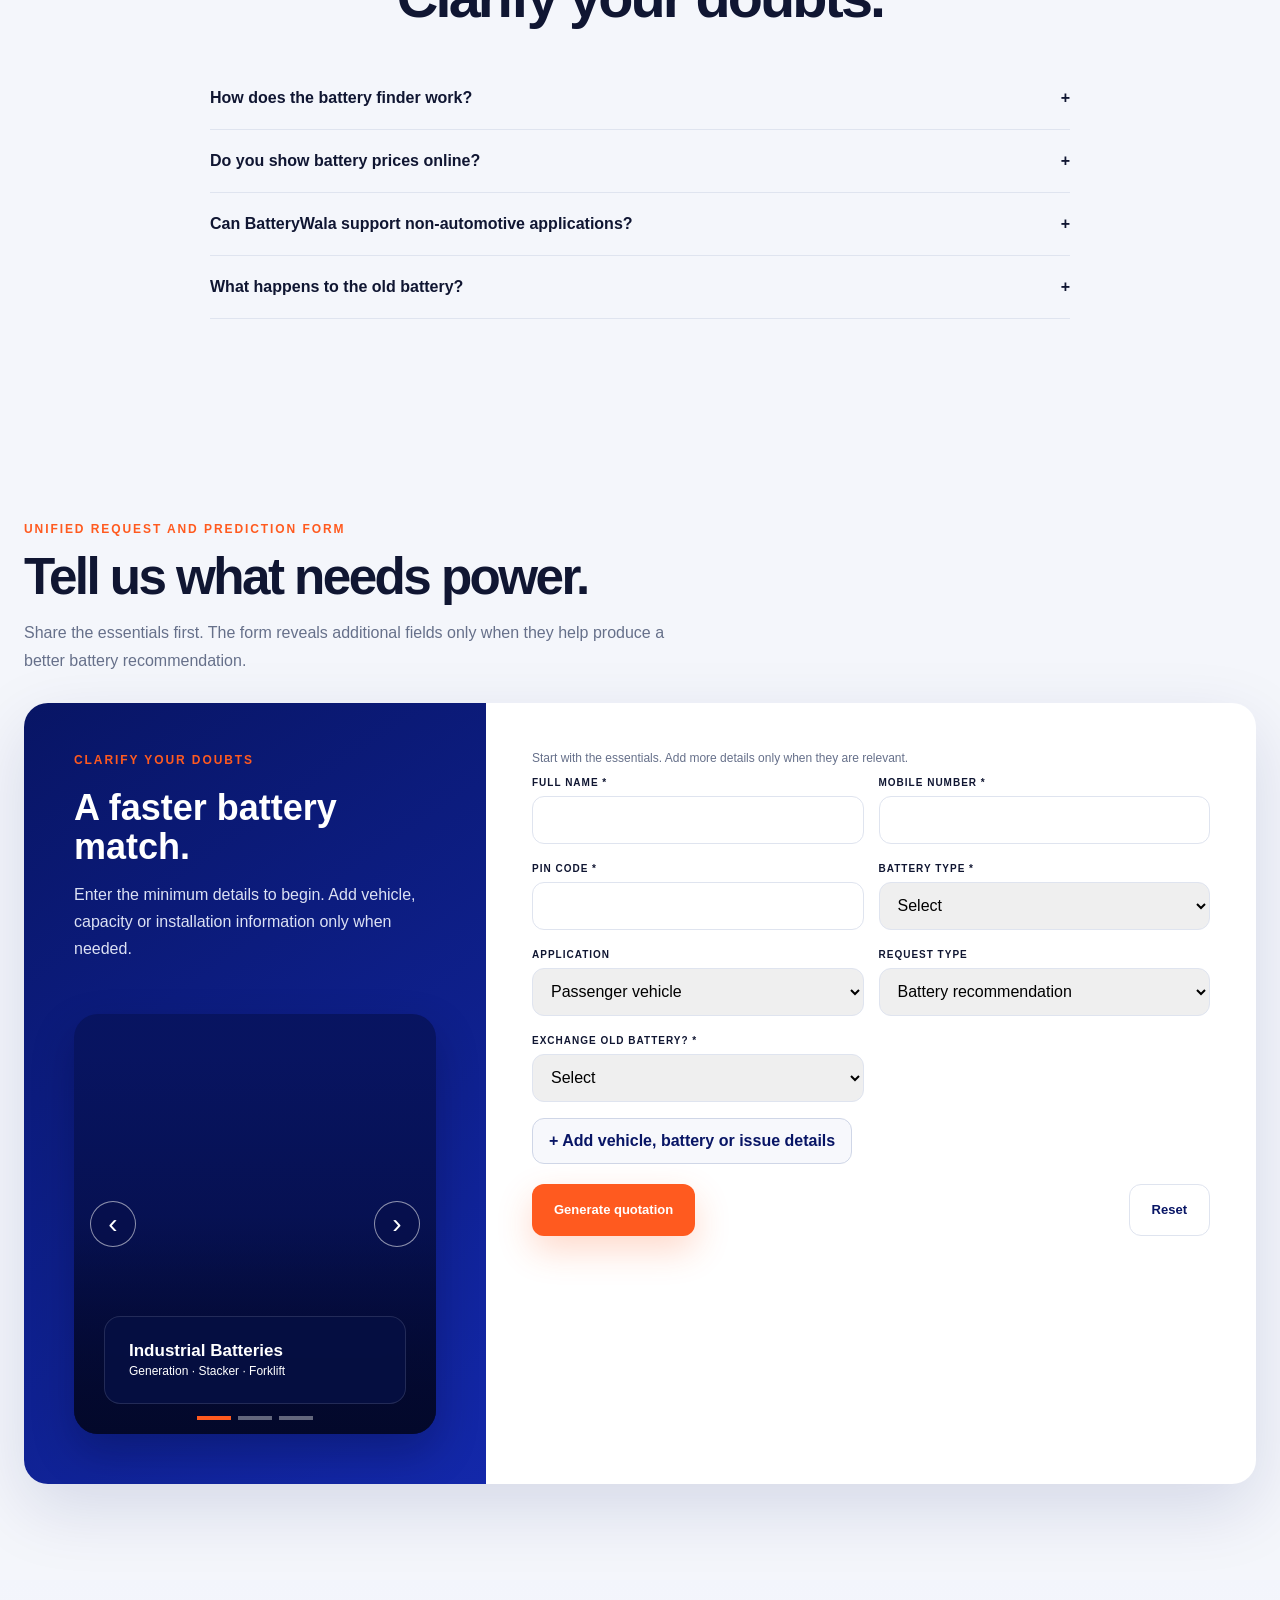
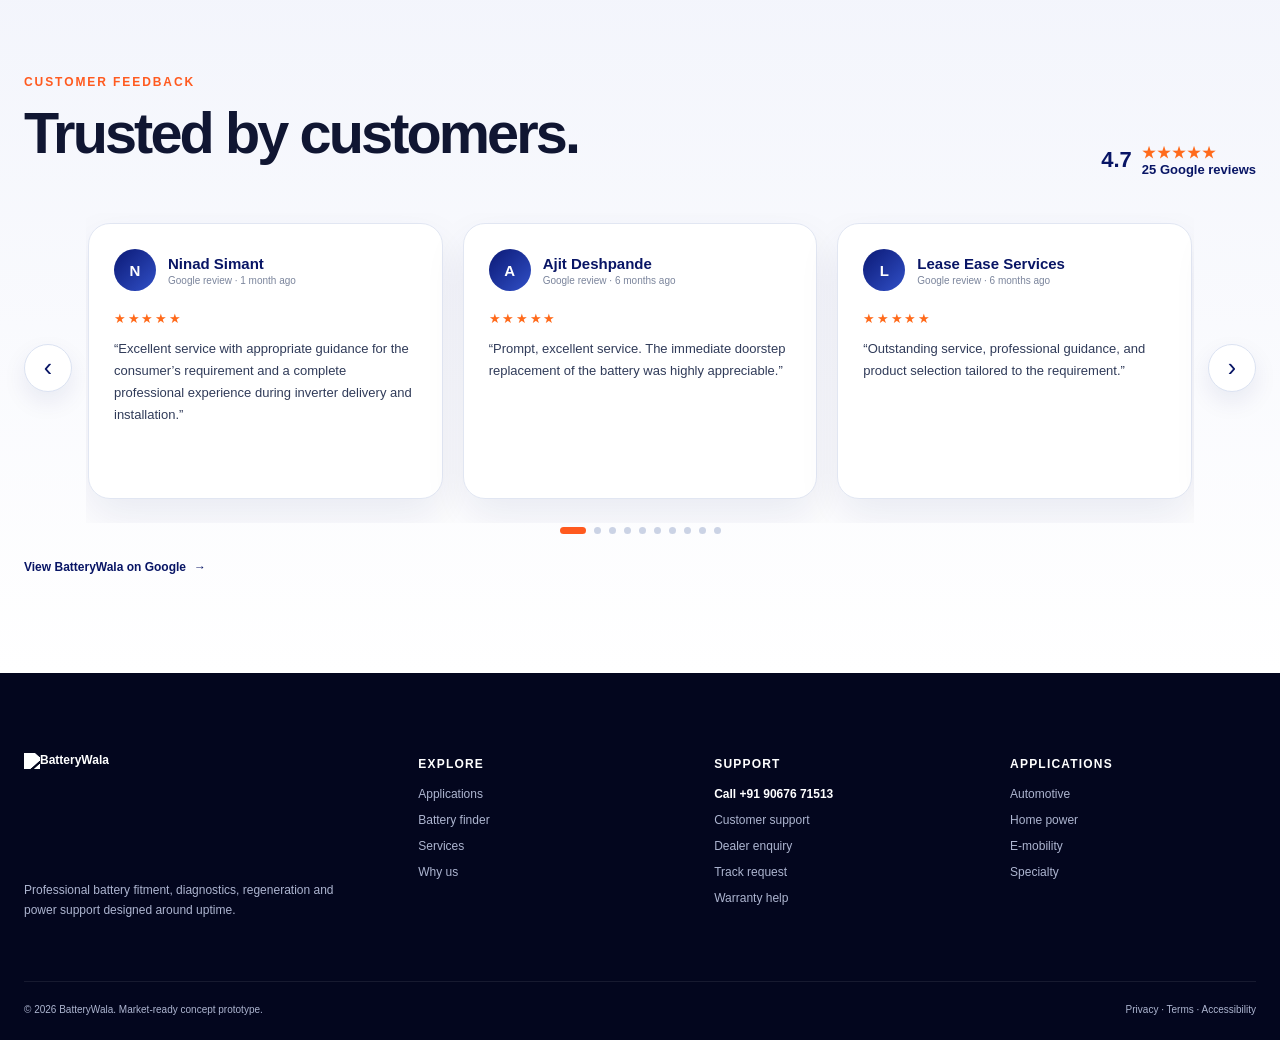
==== commit c8ccf04d: "Improve battery prediction and dynamic quotations" ====
--- a/docs/optimized_main_prototype.html
+++ b/docs/optimized_main_prototype.html
@@ -324,6 +324,19 @@
       detail.textContent = p ? `Confidence: ${j.confidence}${p.capacity_ah ? ' · ' + p.capacity_ah + 'Ah' : ''}${p.mrp ? ' · MRP Rs. ' + p.mrp : ''}` : j.message;
       box.append(title, detail);
       if (p) { const note = document.createElement('small'); note.textContent = j.message; box.append(note); }
+      if (j.sources?.length) {
+        const sources = document.createElement('p');
+        sources.className = 'bw-search-sources';
+        sources.append('Sources: ');
+        j.sources.forEach((source, index) => {
+          if (index) sources.append(' · ');
+          const link = document.createElement('a');
+          link.href = source.url; link.target = '_blank'; link.rel = 'noopener noreferrer';
+          link.textContent = source.domain || source.title;
+          sources.append(link);
+        });
+        box.append(sources);
+      }
       window.dispatchEvent(new CustomEvent('batterywala:submission', {detail: {form: payload, prediction: j}}));
     } catch (err) {
       box.textContent = 'Unable to generate your quotation. ' + err.message + ' Please try again.';
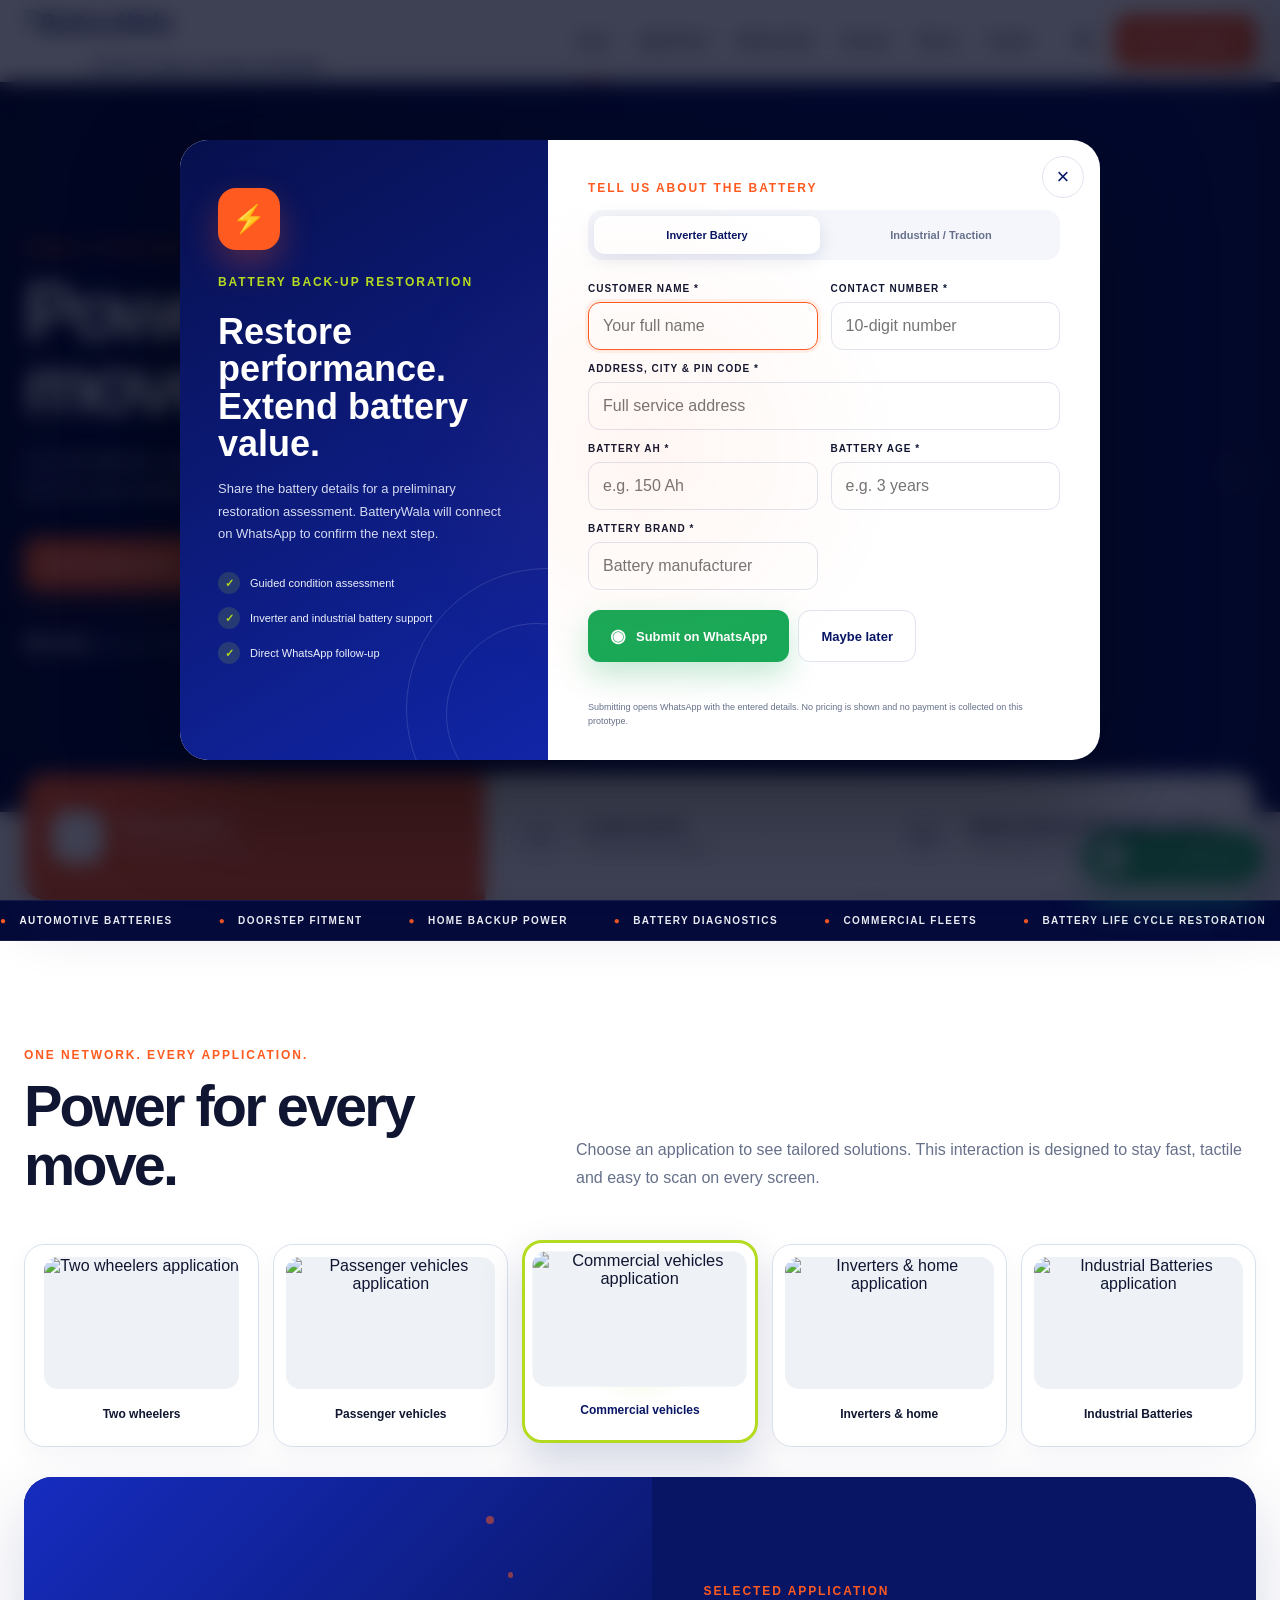
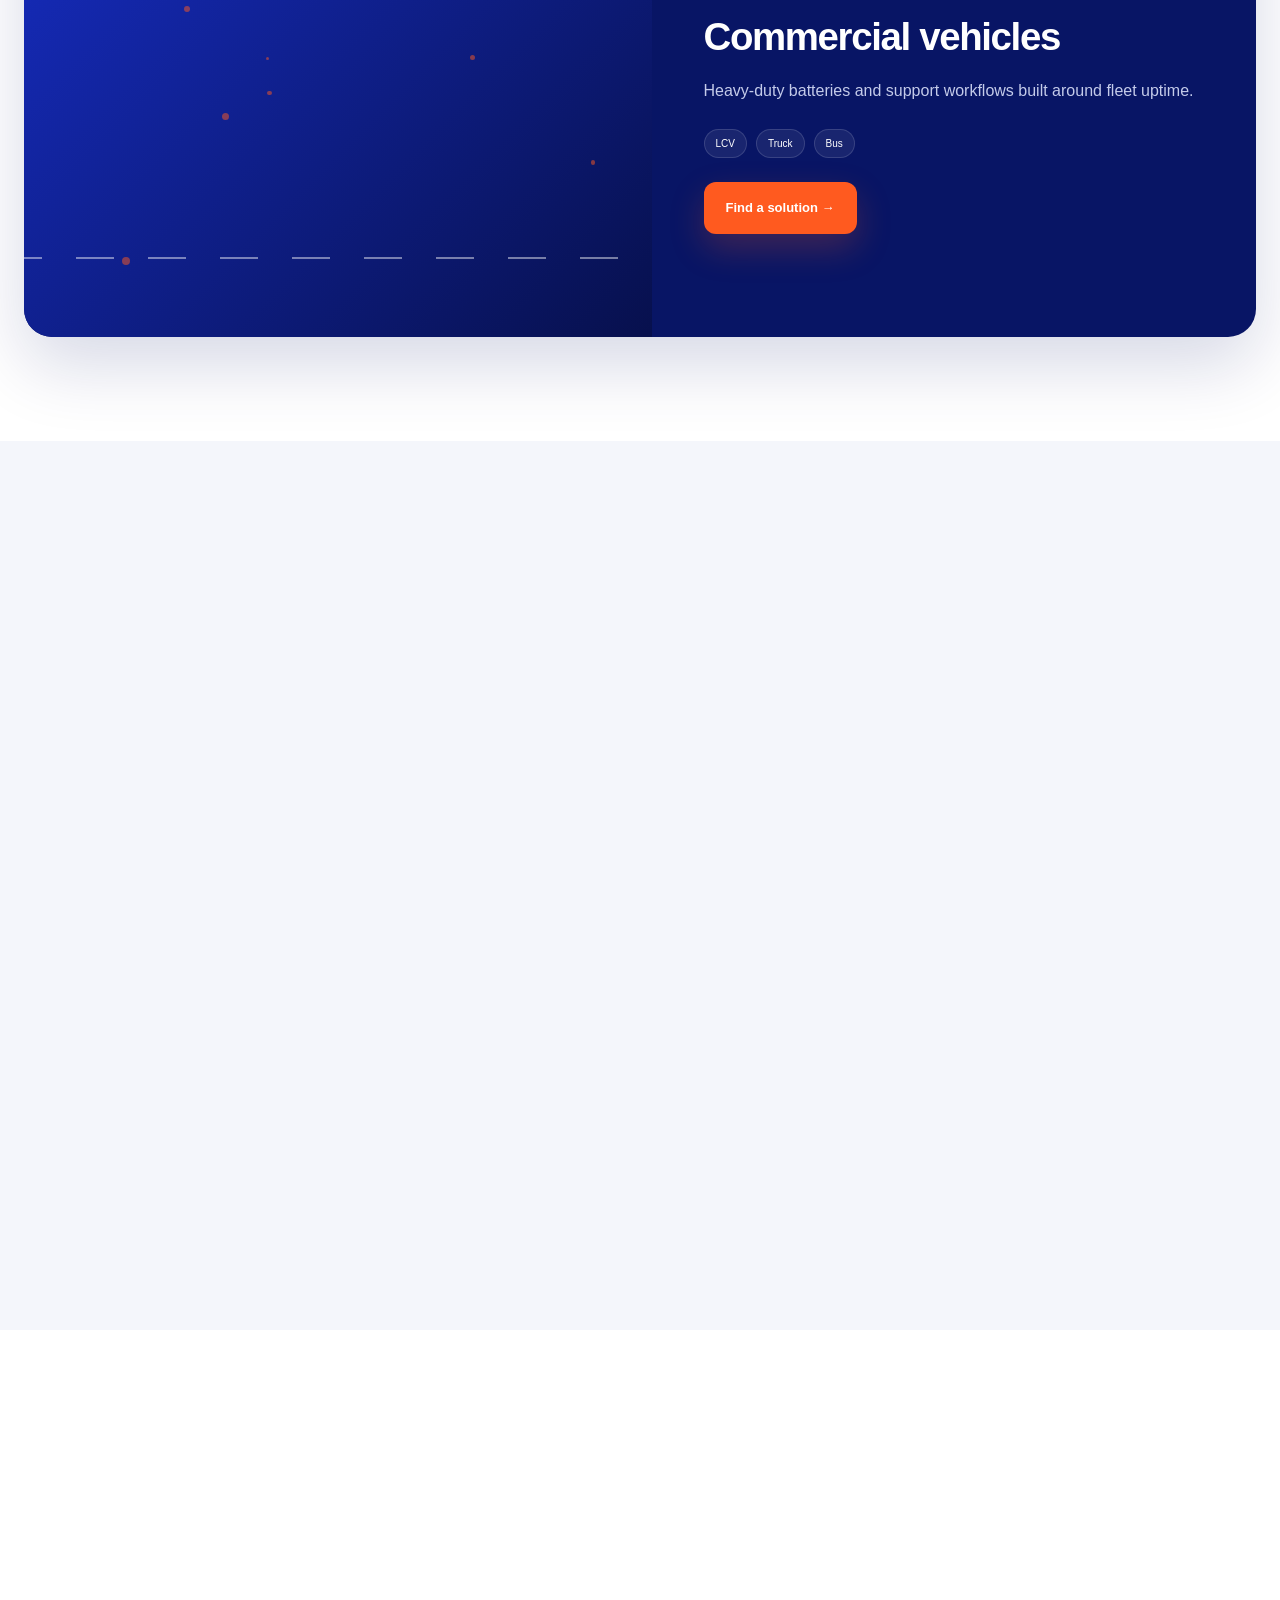
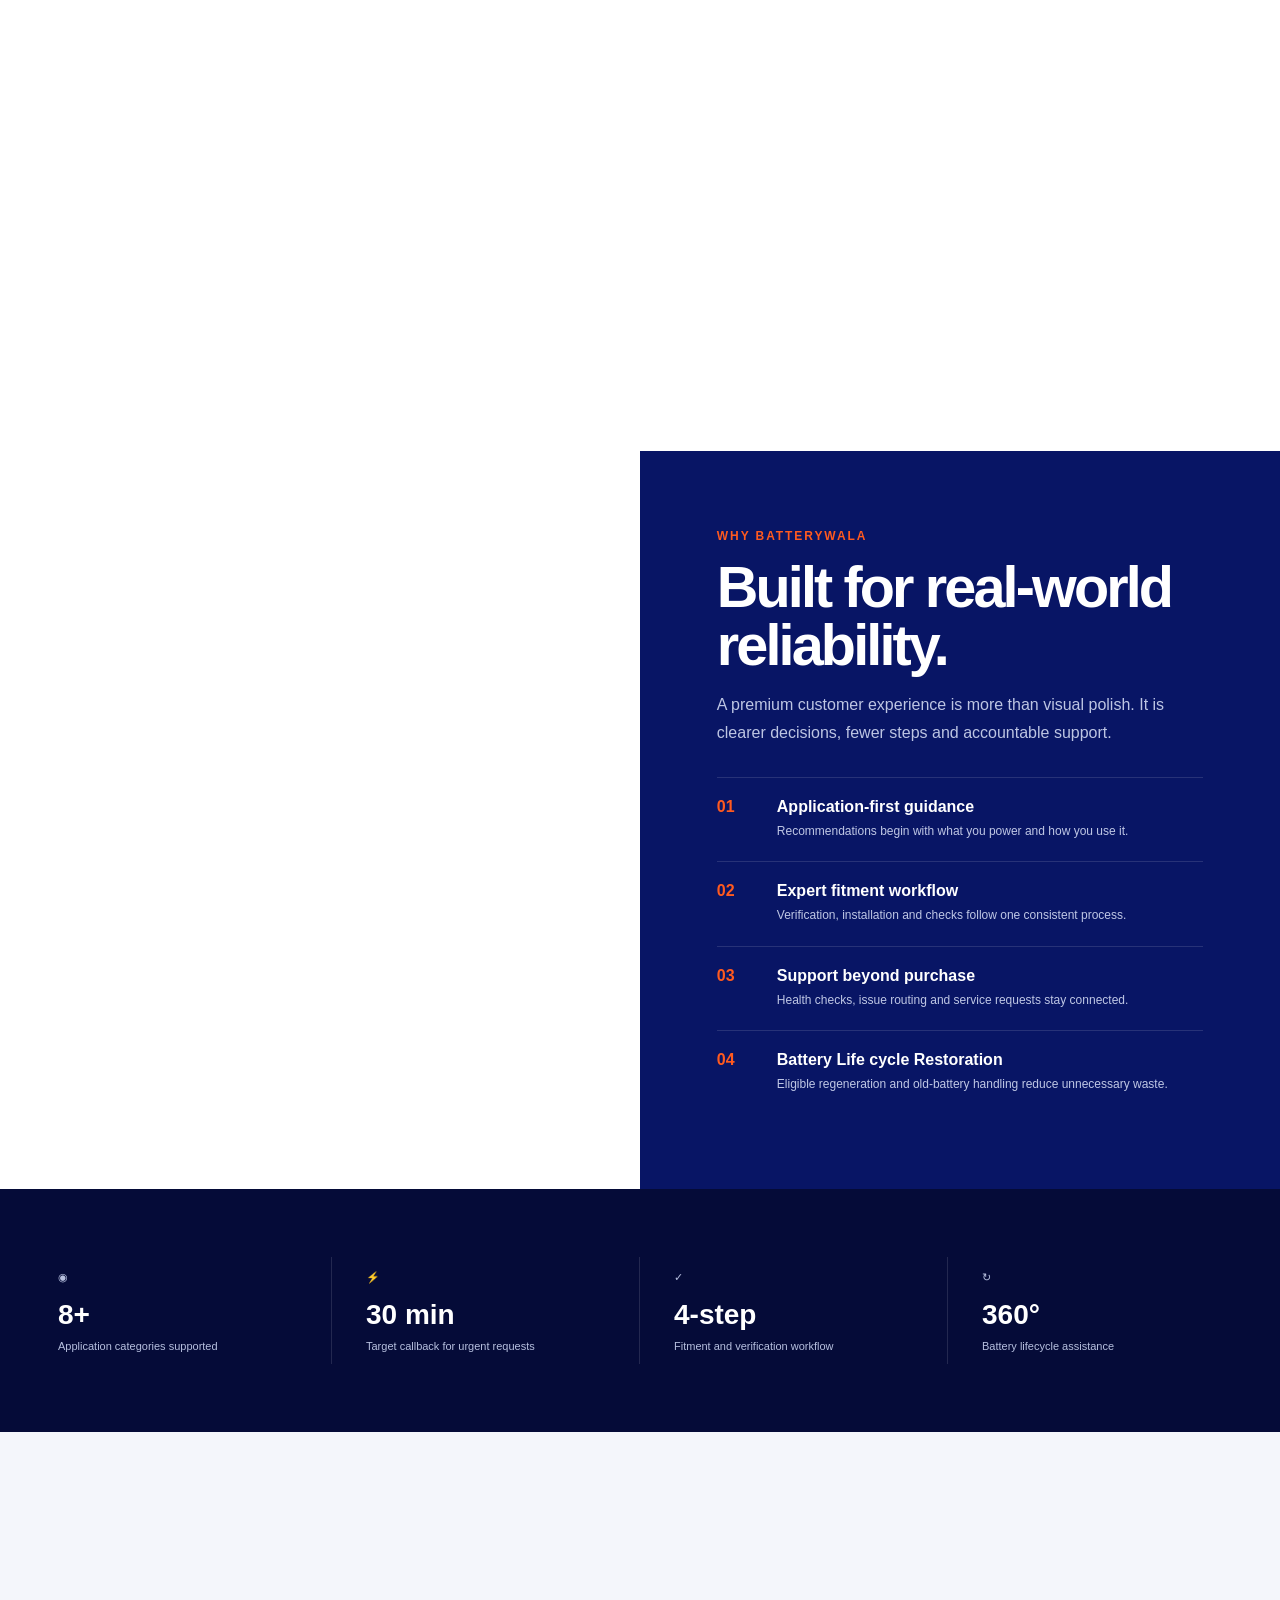
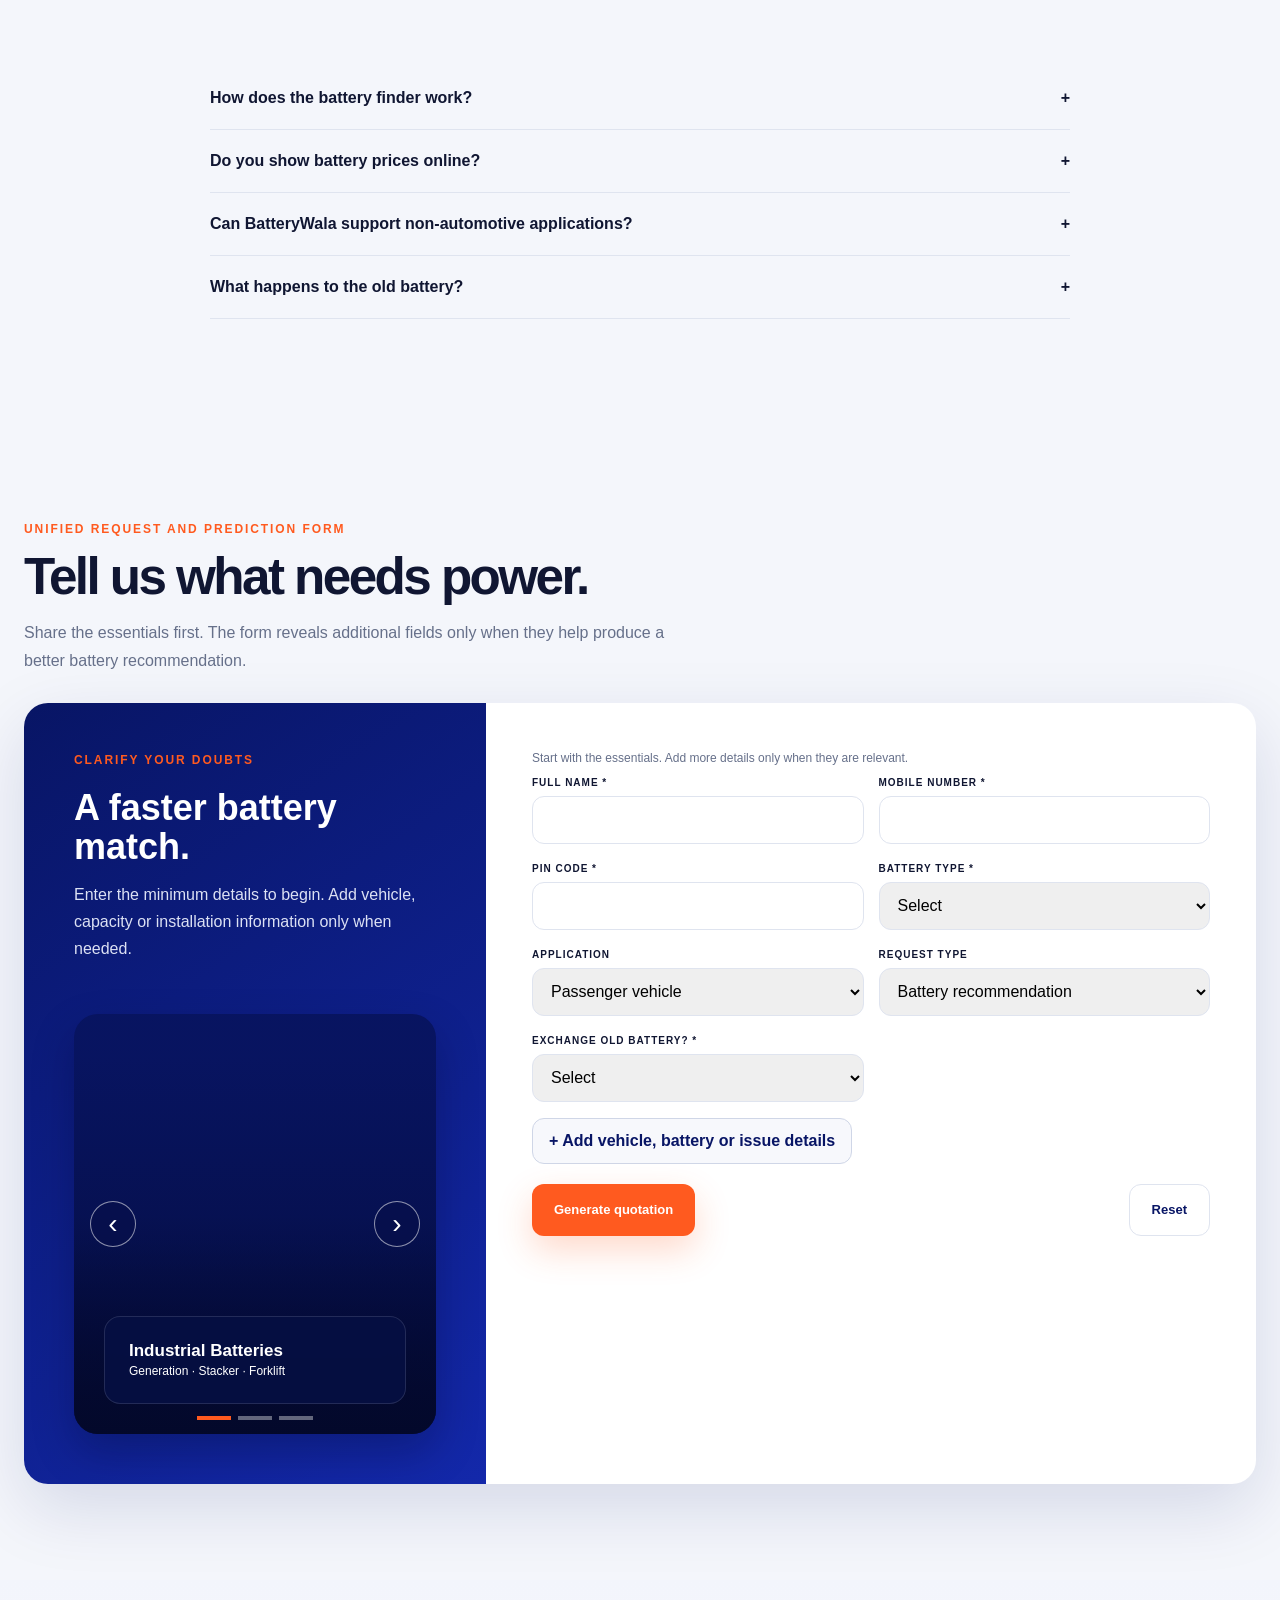
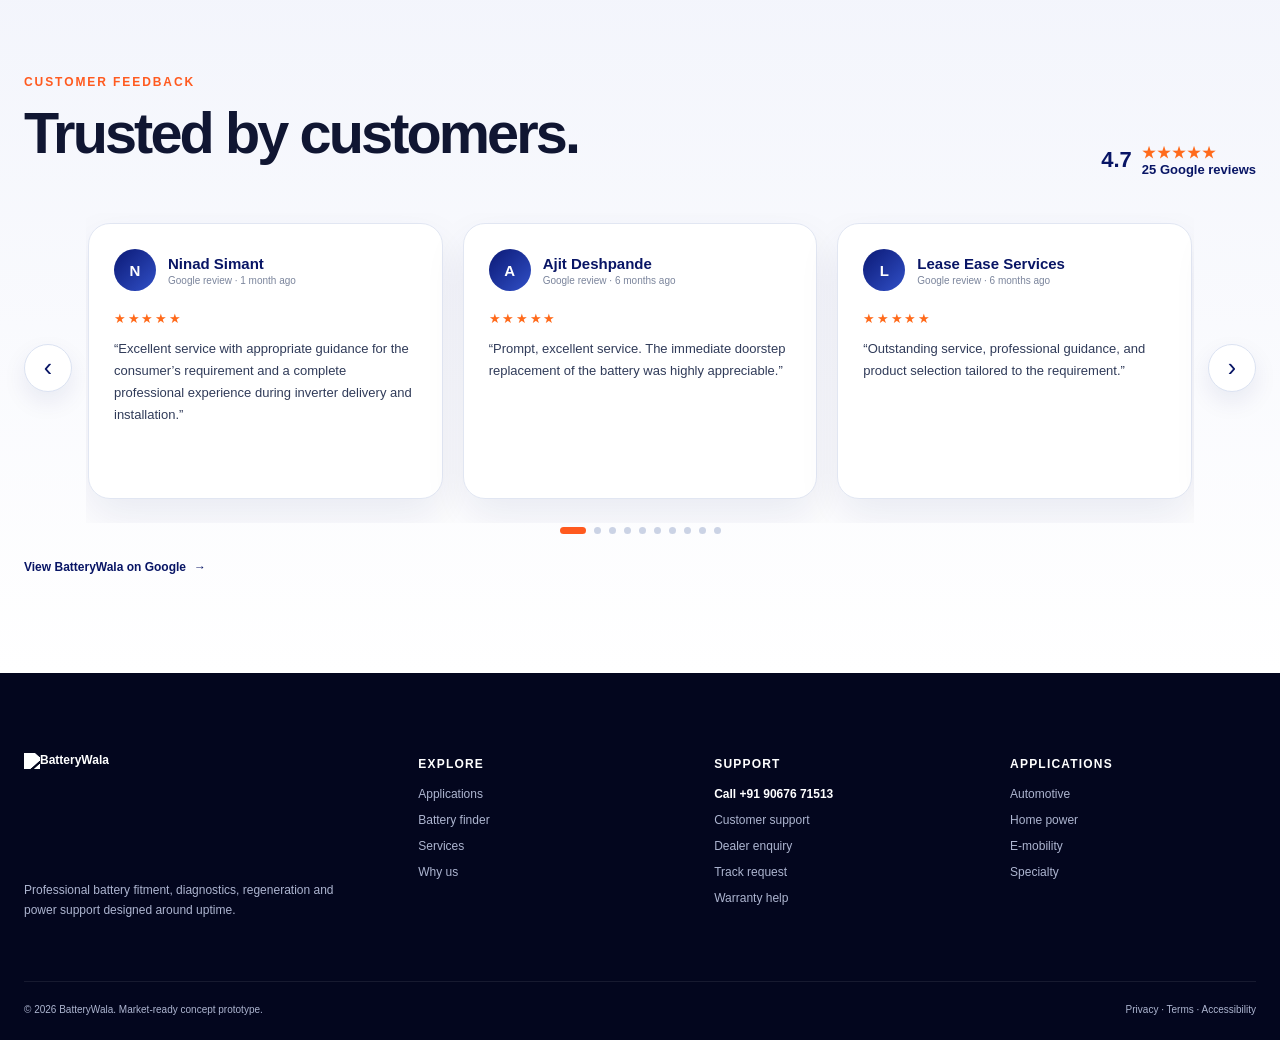
==== commit b43625fa: "Handle ngrok browser warning for API requests" ====
--- a/docs/optimized_main_prototype.html
+++ b/docs/optimized_main_prototype.html
@@ -313,7 +313,7 @@
     box.style.display = 'block';
     box.textContent = 'Generating your quotation from verified pricing records…';
     try {
-      const r = await fetch('/api/quotations', {method: 'POST', headers: {'Content-Type': 'application/json'}, body: JSON.stringify(payload)});
+      const r = await fetch('/api/quotations', {method: 'POST', headers: {'Content-Type': 'application/json', 'ngrok-skip-browser-warning': '1'}, body: JSON.stringify(payload)});
       const j = await r.json();
       if (!r.ok) throw new Error(j.error || 'Quotation generation failed');
       const p = j.prediction;
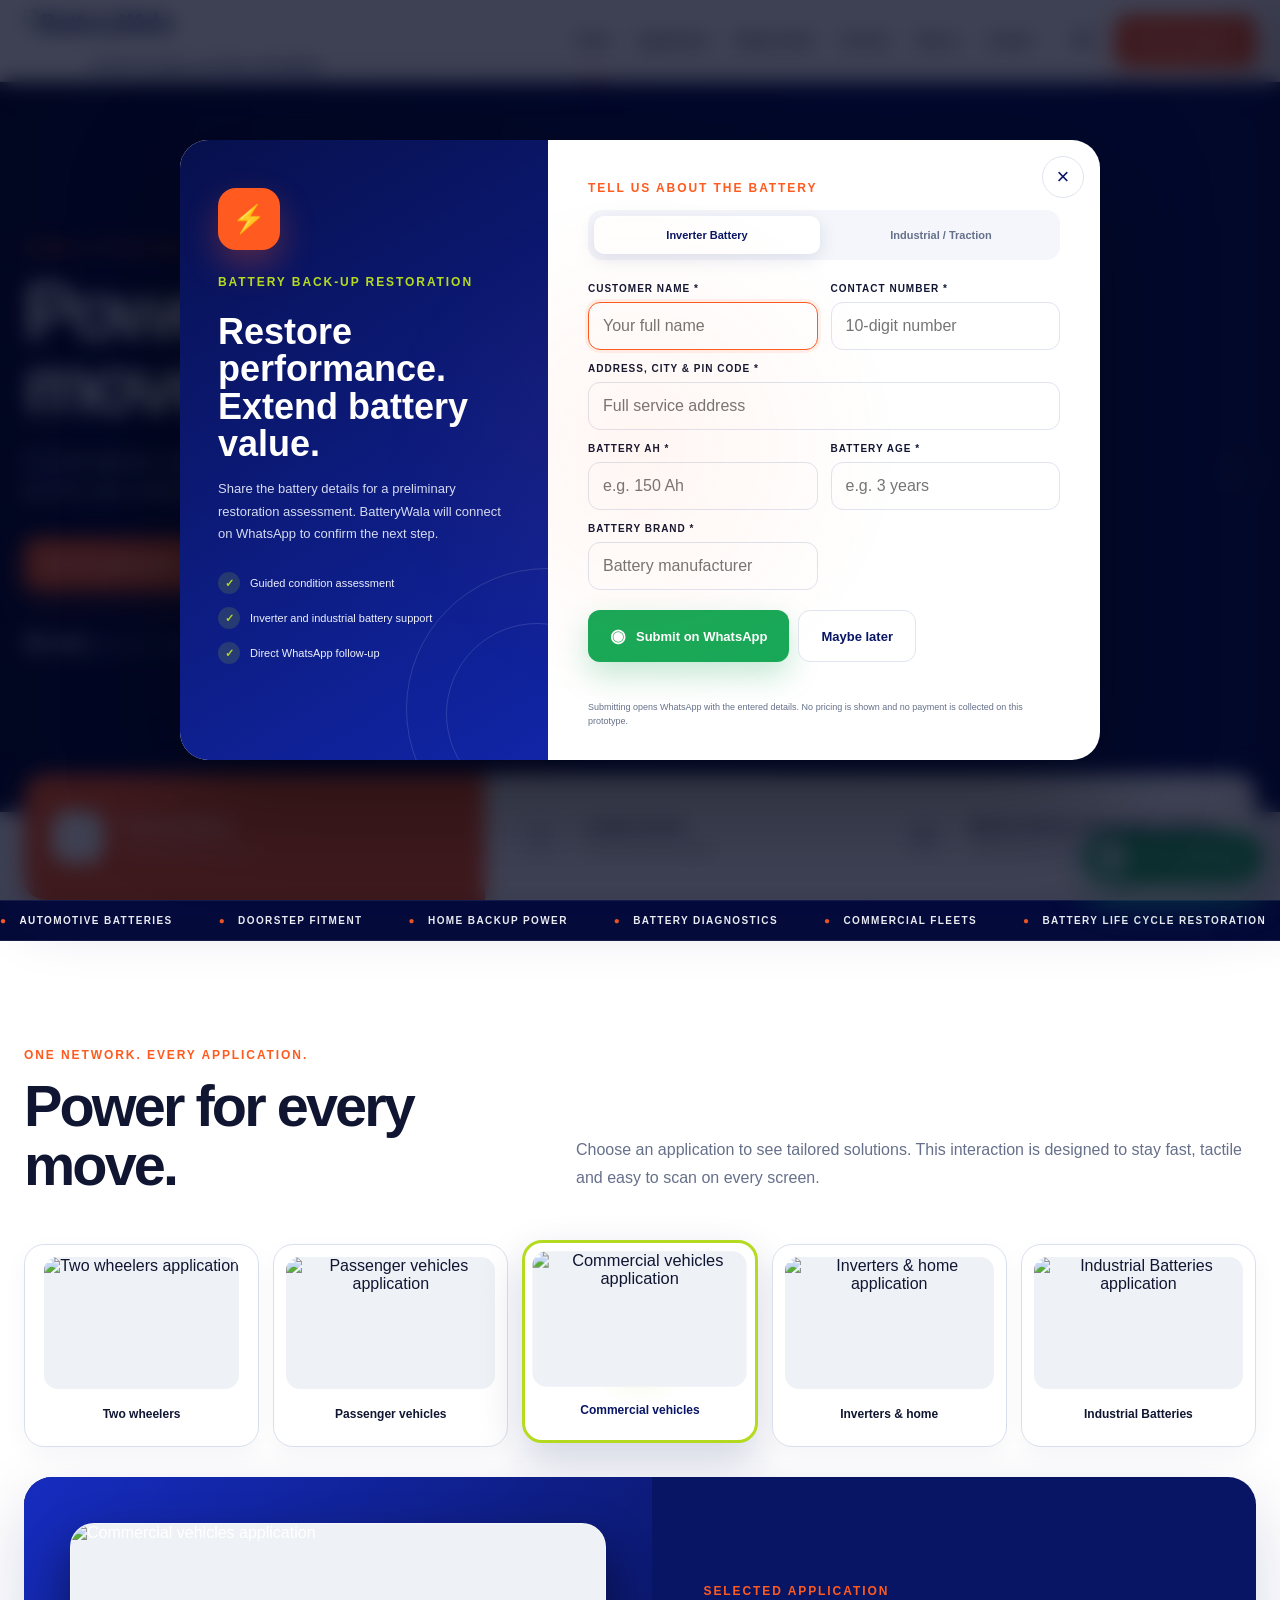
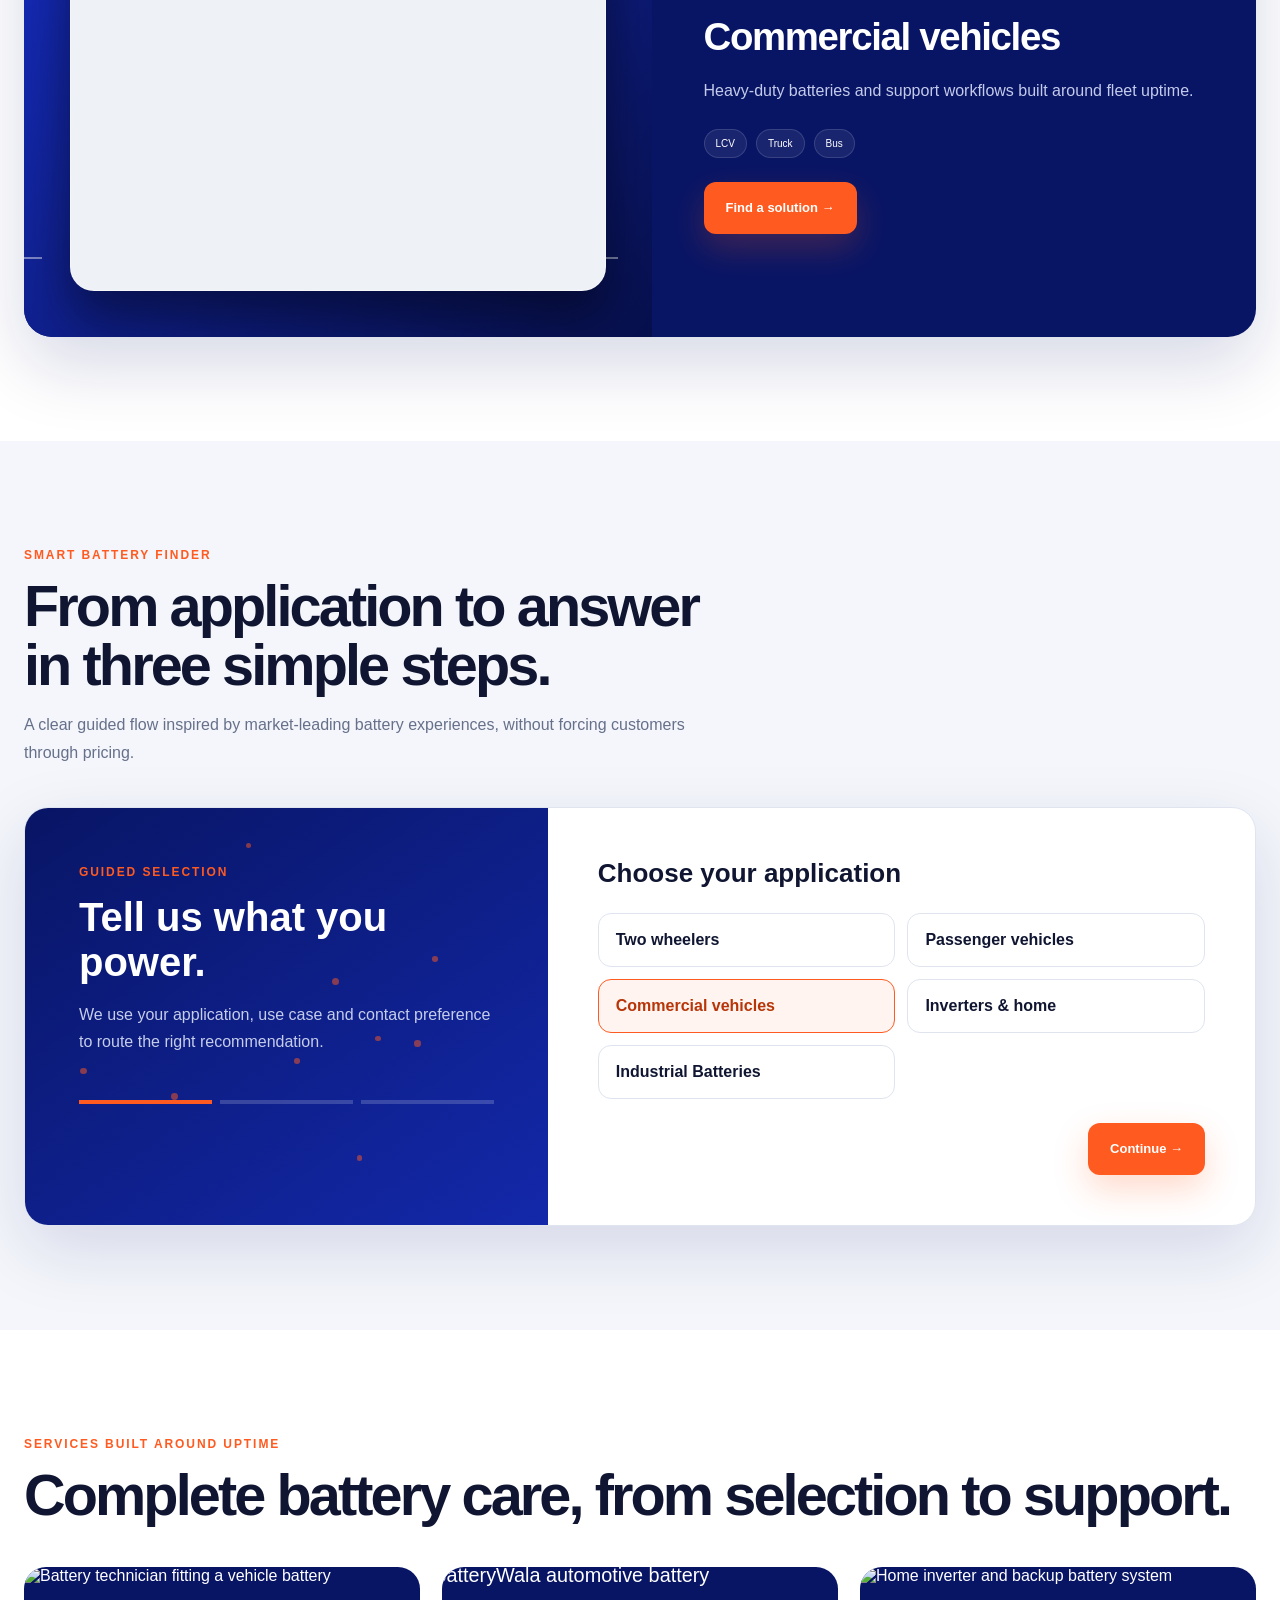
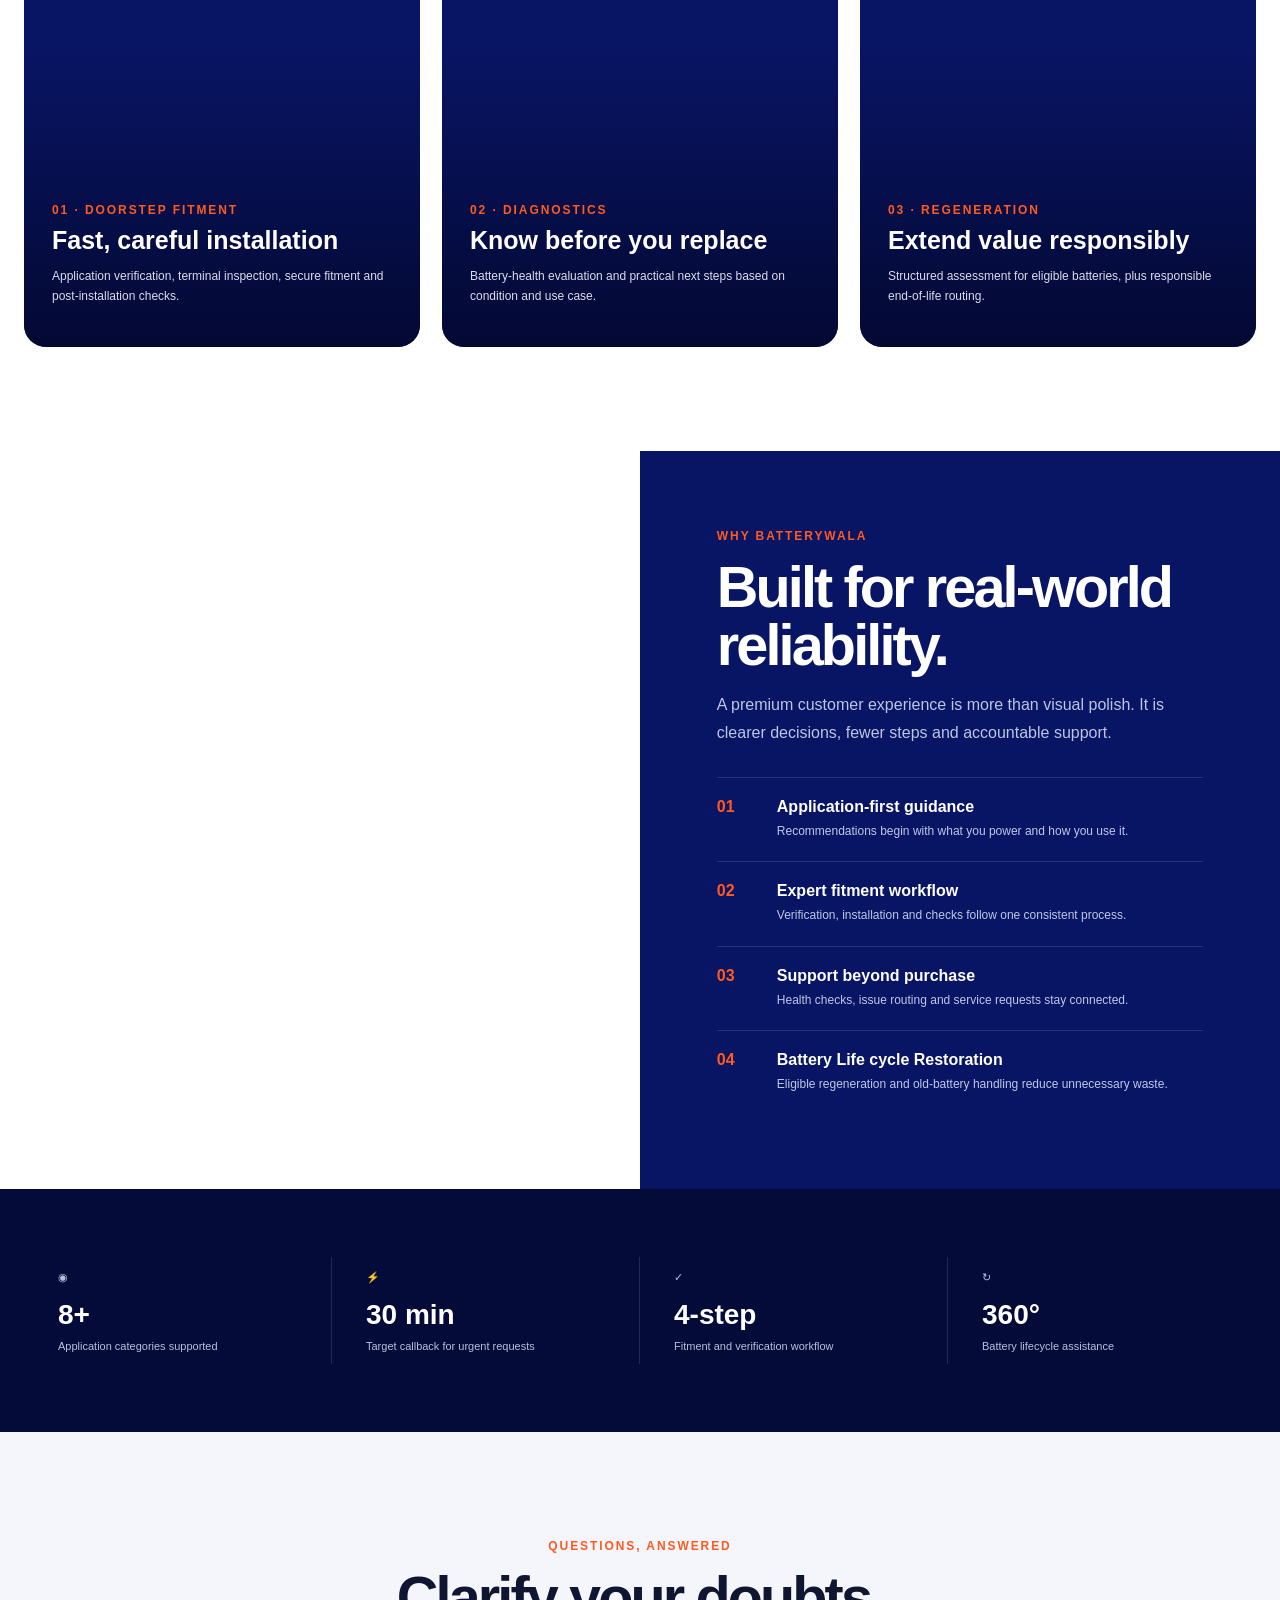
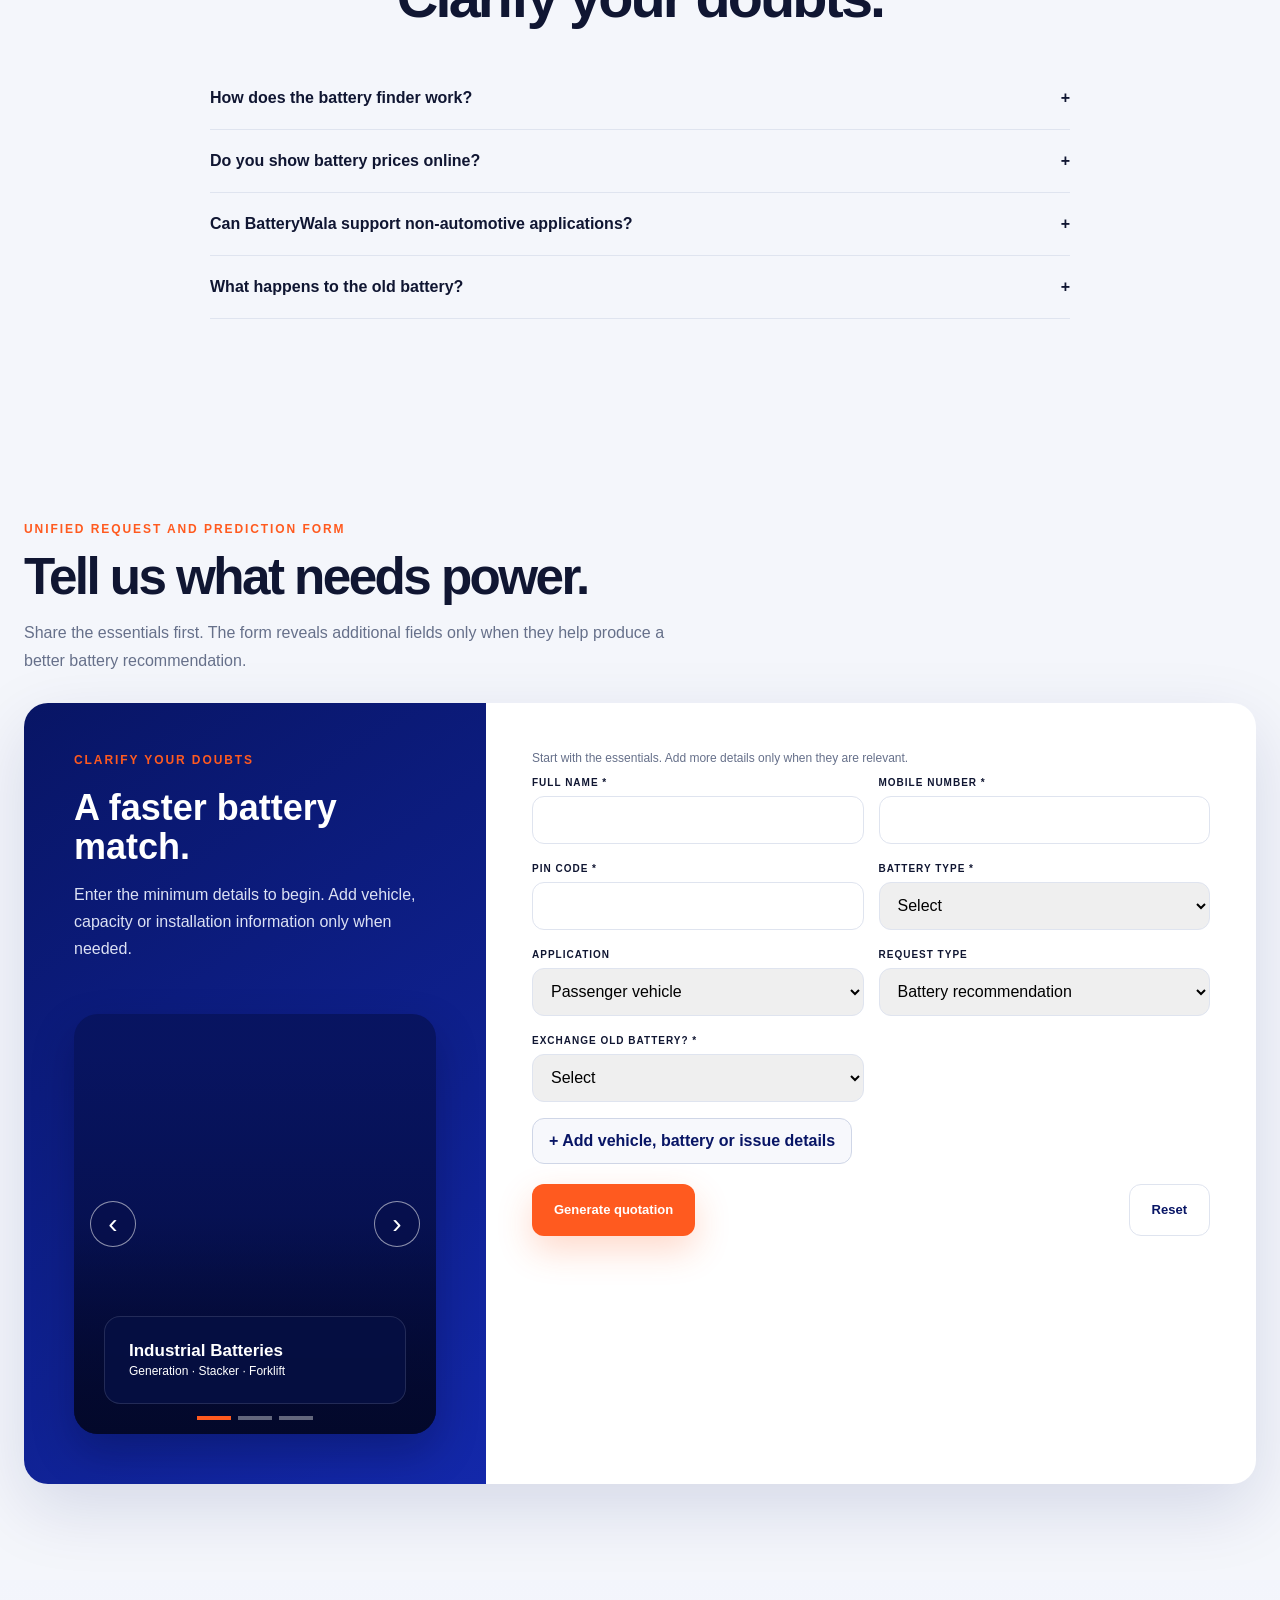
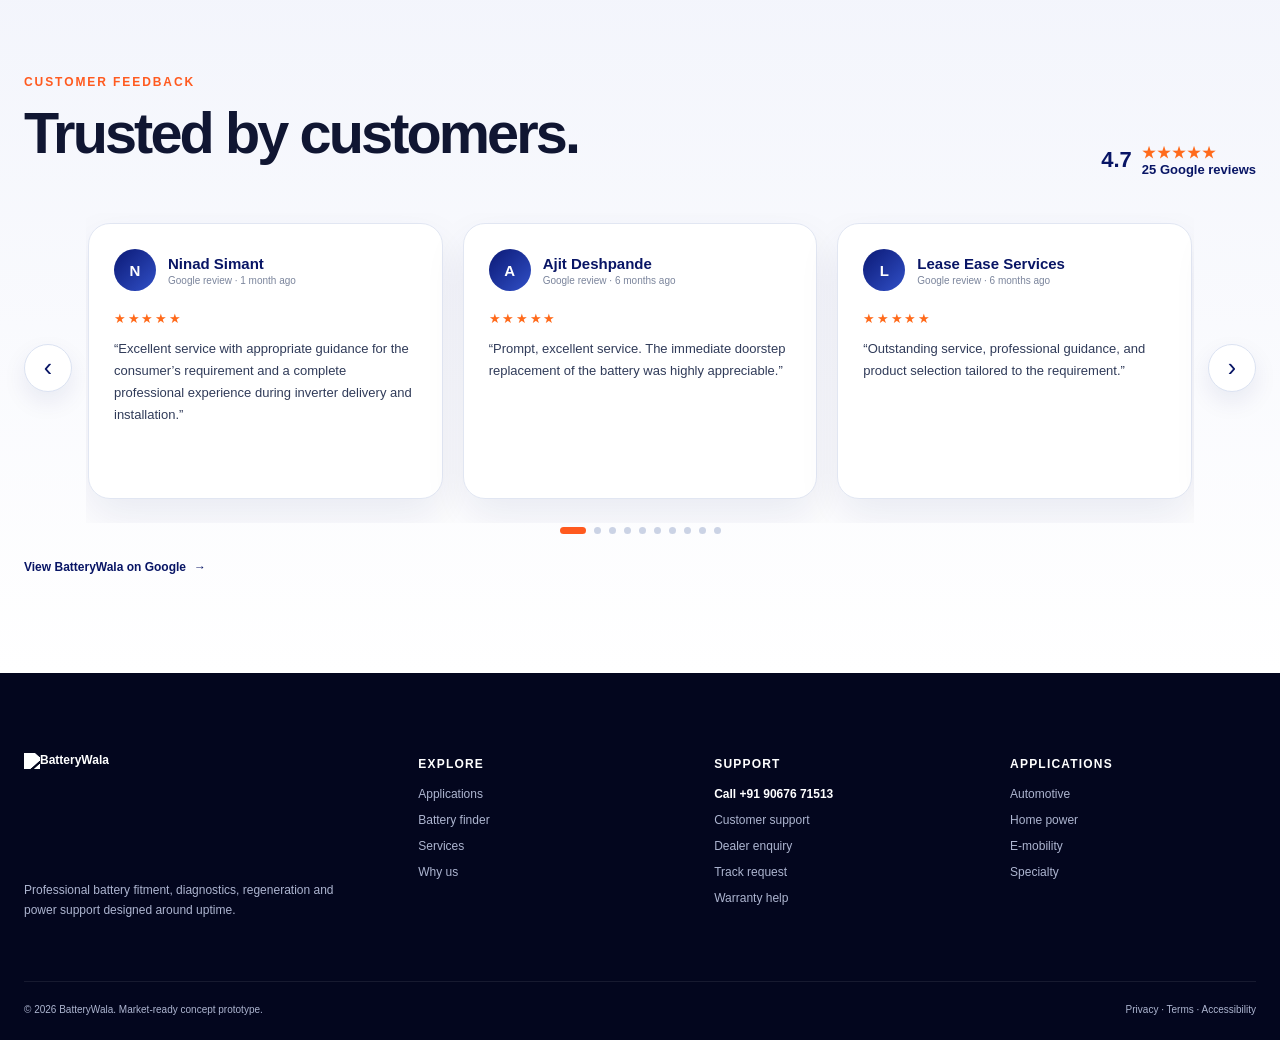
==== commit 198c4ed6: "Split battery request fields by vehicle type" ====
--- a/docs/optimized_main_prototype.html
+++ b/docs/optimized_main_prototype.html
@@ -323,20 +323,6 @@
       const detail = document.createElement('p');
       detail.textContent = p ? `Confidence: ${j.confidence}${p.capacity_ah ? ' · ' + p.capacity_ah + 'Ah' : ''}${p.mrp ? ' · MRP Rs. ' + p.mrp : ''}` : j.message;
       box.append(title, detail);
-      if (p) { const note = document.createElement('small'); note.textContent = j.message; box.append(note); }
-      if (j.sources?.length) {
-        const sources = document.createElement('p');
-        sources.className = 'bw-search-sources';
-        sources.append('Sources: ');
-        j.sources.forEach((source, index) => {
-          if (index) sources.append(' · ');
-          const link = document.createElement('a');
-          link.href = source.url; link.target = '_blank'; link.rel = 'noopener noreferrer';
-          link.textContent = source.domain || source.title;
-          sources.append(link);
-        });
-        box.append(sources);
-      }
       window.dispatchEvent(new CustomEvent('batterywala:submission', {detail: {form: payload, prediction: j}}));
     } catch (err) {
       box.textContent = 'Unable to generate your quotation. ' + err.message + ' Please try again.';
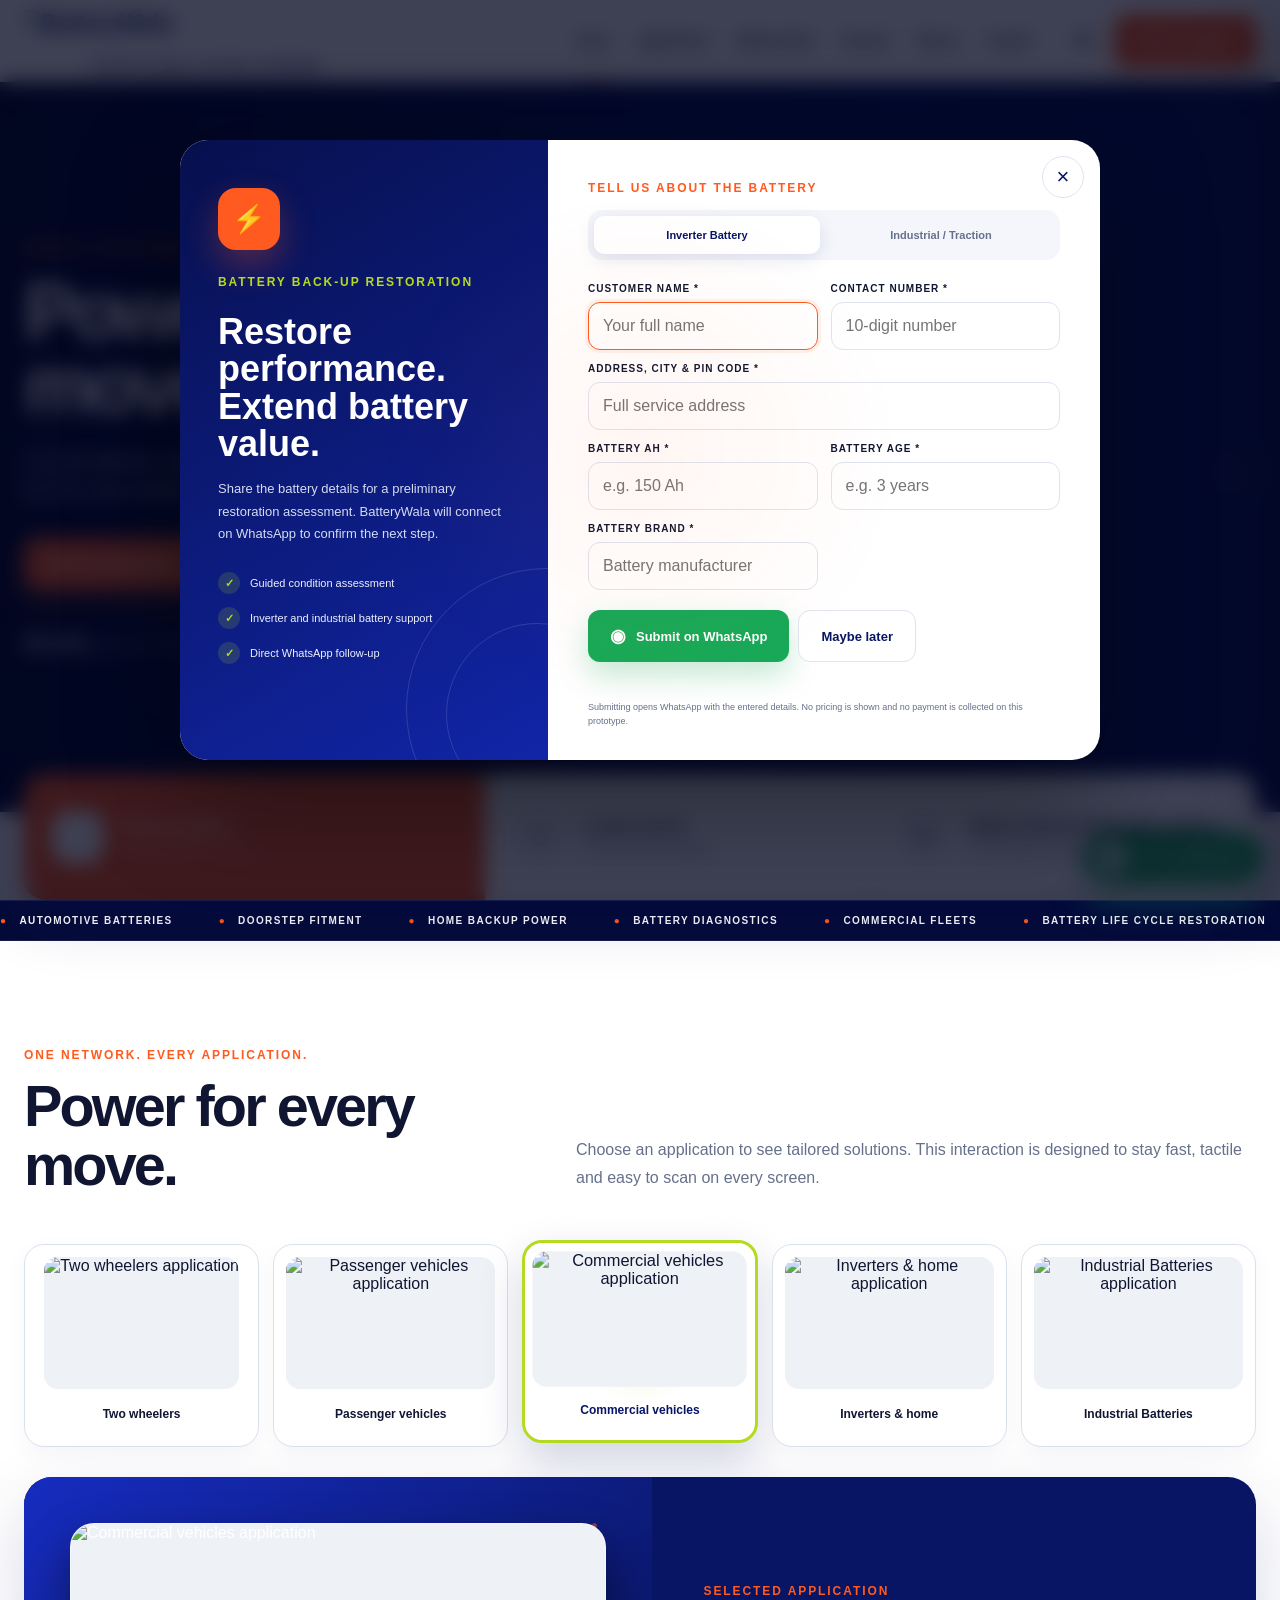
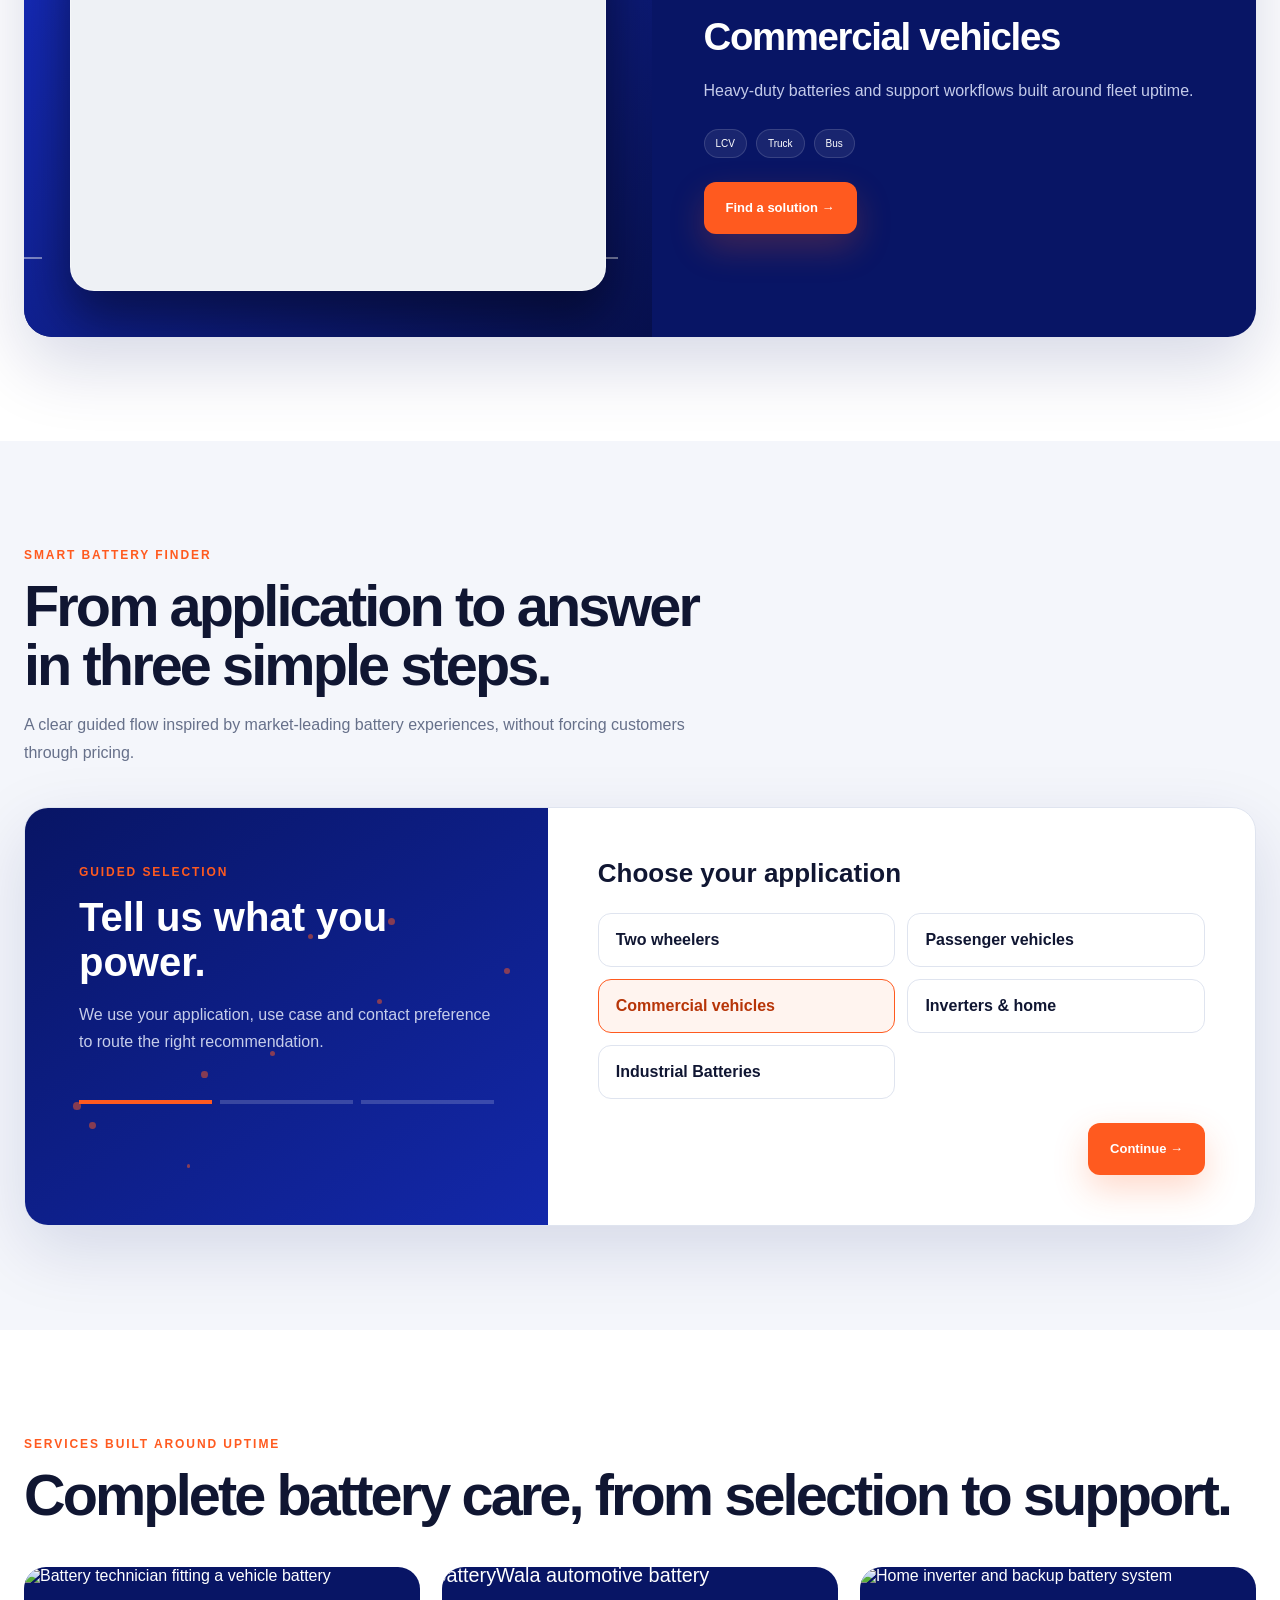
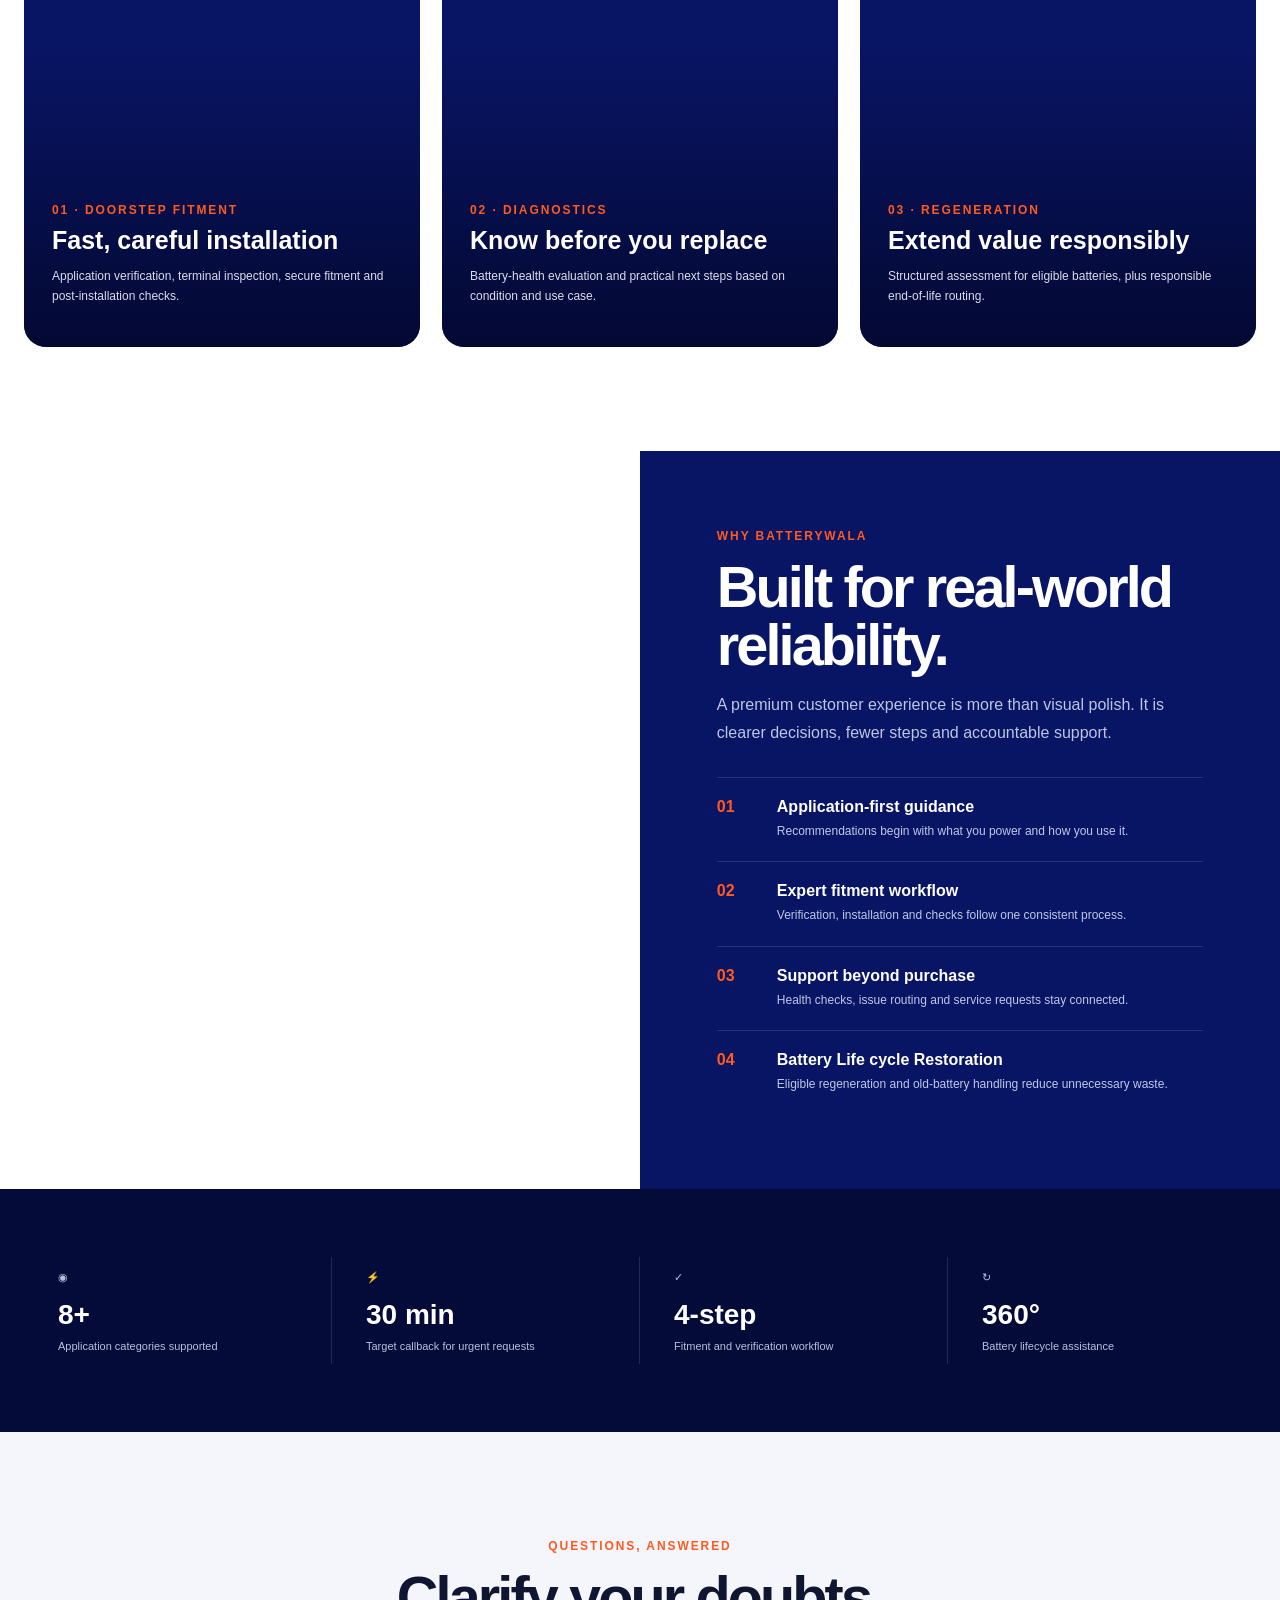
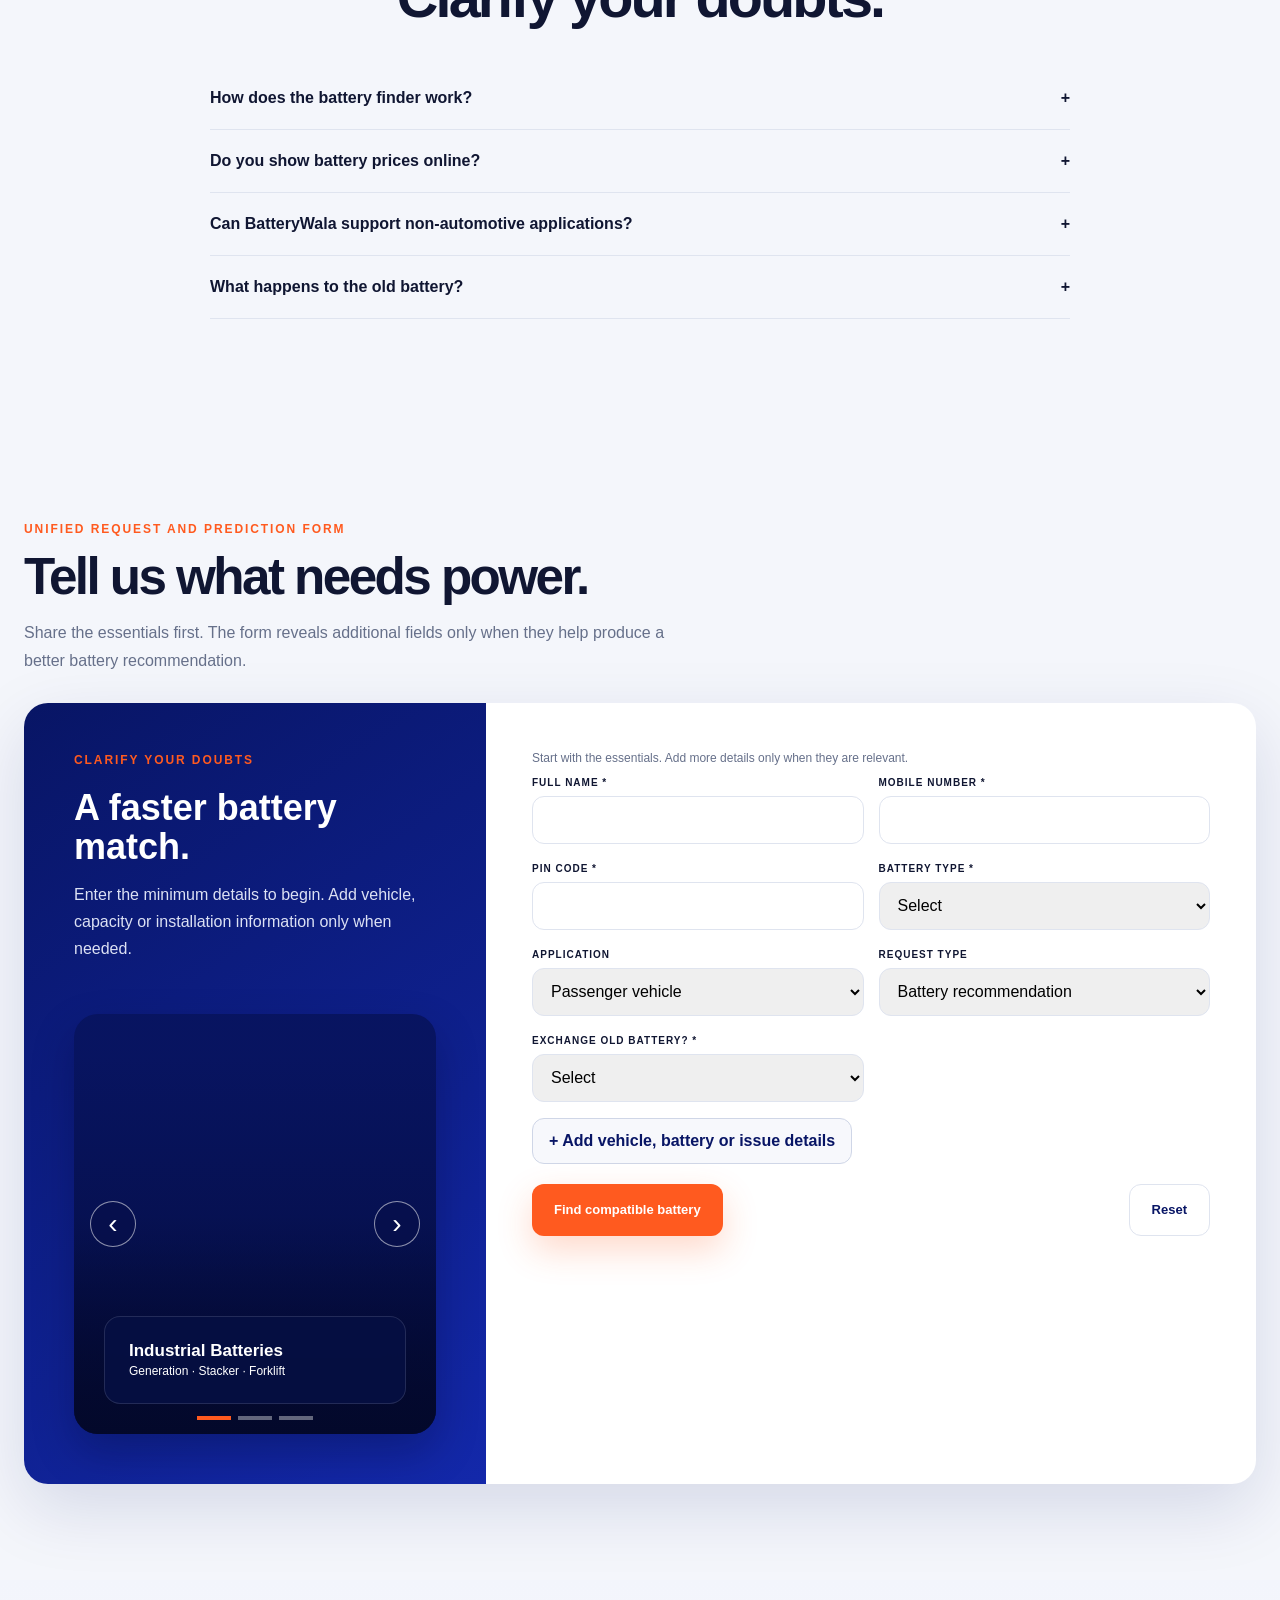
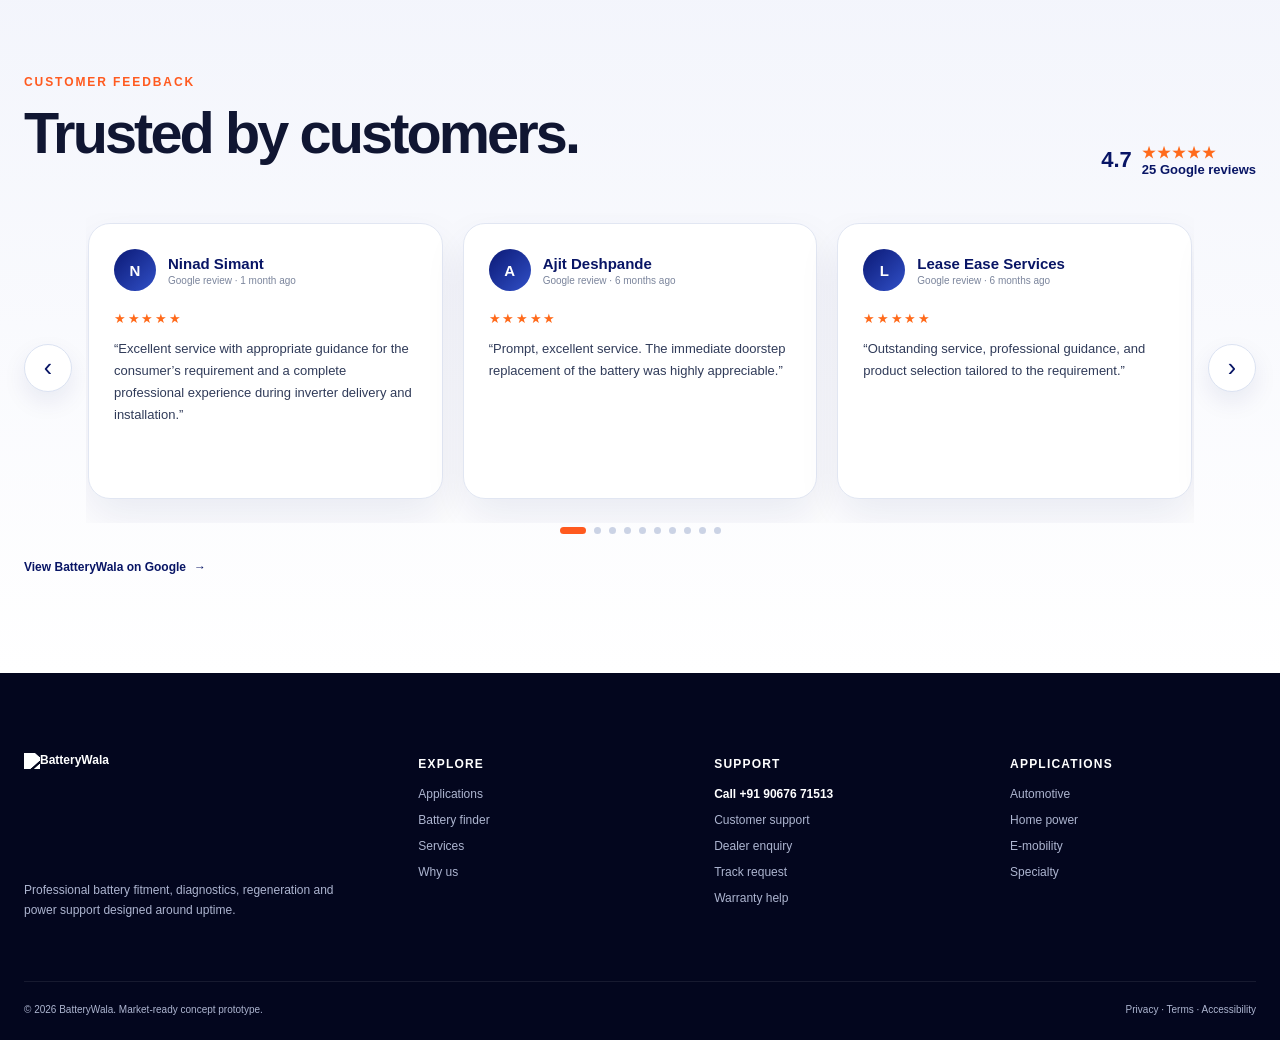
==== commit eb14924c: "Update battery fitment and quotation workflows" ====
--- a/docs/optimized_main_prototype.html
+++ b/docs/optimized_main_prototype.html
@@ -295,7 +295,7 @@
 <div class="field bw-optional-field" hidden="hidden"><label>Brand preference</label><select name="brand"><option>Any verified brand</option><option>Exide</option><option>Amaron</option></select></div><div class="field"><label>Request type</label><select name="request_type"><option>Battery recommendation</option><option>Price and fitment</option><option>Emergency support</option><option>Restoration assessment</option></select></div>
 <div class="field"><label for="quoteExchange">Exchange old battery? *</label><select id="quoteExchange" name="exchange_old_battery" required><option value="">Select</option><option value="yes">With old battery exchange</option><option value="no">Without old battery exchange</option></select></div>
 <div class="field bw-wide bw-optional-field" hidden="hidden"><label>Clarify your doubts</label><textarea name="doubts" placeholder="Add questions, symptoms or installation constraints"></textarea></div></div><button aria-expanded="false" class="bw-details-toggle" id="bwDetailsToggle" type="button">+ Add vehicle, battery or issue details</button>
-<div class="bw-prediction" id="bwPrediction"></div><div class="formNav"><button class="btn primary" type="submit">Generate quotation</button><button class="btn light" type="reset">Reset</button></div></form></div></div></div></section>
+<div class="bw-prediction" id="bwPrediction"></div><div class="formNav"><button class="btn primary" type="submit">Find compatible battery</button><button class="btn light" type="reset">Reset</button></div></form></div></div></div></section>
 <div hidden="hidden" id="bwLegacyCompatibility"><form id="contactForm"><input name="name"/><input name="phone"/><div id="formMsg"></div><button id="contactWhatsApp" type="button"></button></form></div><script id="bw2026-script">
 (()=>{
   document.querySelectorAll('a').forEach(a=>{if(a.textContent.trim().toLowerCase().includes('find a solution'))a.href='#battery-request'});
@@ -311,17 +311,17 @@
     const controls = [...form.elements].filter(control => !control.disabled);
     controls.forEach(control => control.disabled = true);
     box.style.display = 'block';
-    box.textContent = 'Generating your quotation from verified pricing records…';
+    box.textContent = 'Checking compatible batteries from verified sources…';
     try {
       const r = await fetch('/api/quotations', {method: 'POST', headers: {'Content-Type': 'application/json', 'ngrok-skip-browser-warning': '1'}, body: JSON.stringify(payload)});
-      const j = await r.json();
+      const j = await r.json().catch(() => ({}));
       if (!r.ok) throw new Error(j.error || 'Quotation generation failed');
       const p = j.prediction;
       box.replaceChildren();
       const title = document.createElement('h4');
       title.textContent = p ? `Recommended: ${p.brand || 'Verified brand'} ${p.model_no || 'model pending review'}` : 'Manual review required';
       const detail = document.createElement('p');
-      detail.textContent = p ? `Confidence: ${j.confidence}${p.capacity_ah ? ' · ' + p.capacity_ah + 'Ah' : ''}${p.mrp ? ' · MRP Rs. ' + p.mrp : ''}` : j.message;
+      detail.textContent = p ? [p.capacity_ah ? p.capacity_ah + 'Ah' : '', p.mrp ? 'MRP Rs. ' + p.mrp : ''].filter(Boolean).join(' · ') : j.message;
       box.append(title, detail);
       window.dispatchEvent(new CustomEvent('batterywala:submission', {detail: {form: payload, prediction: j}}));
     } catch (err) {
